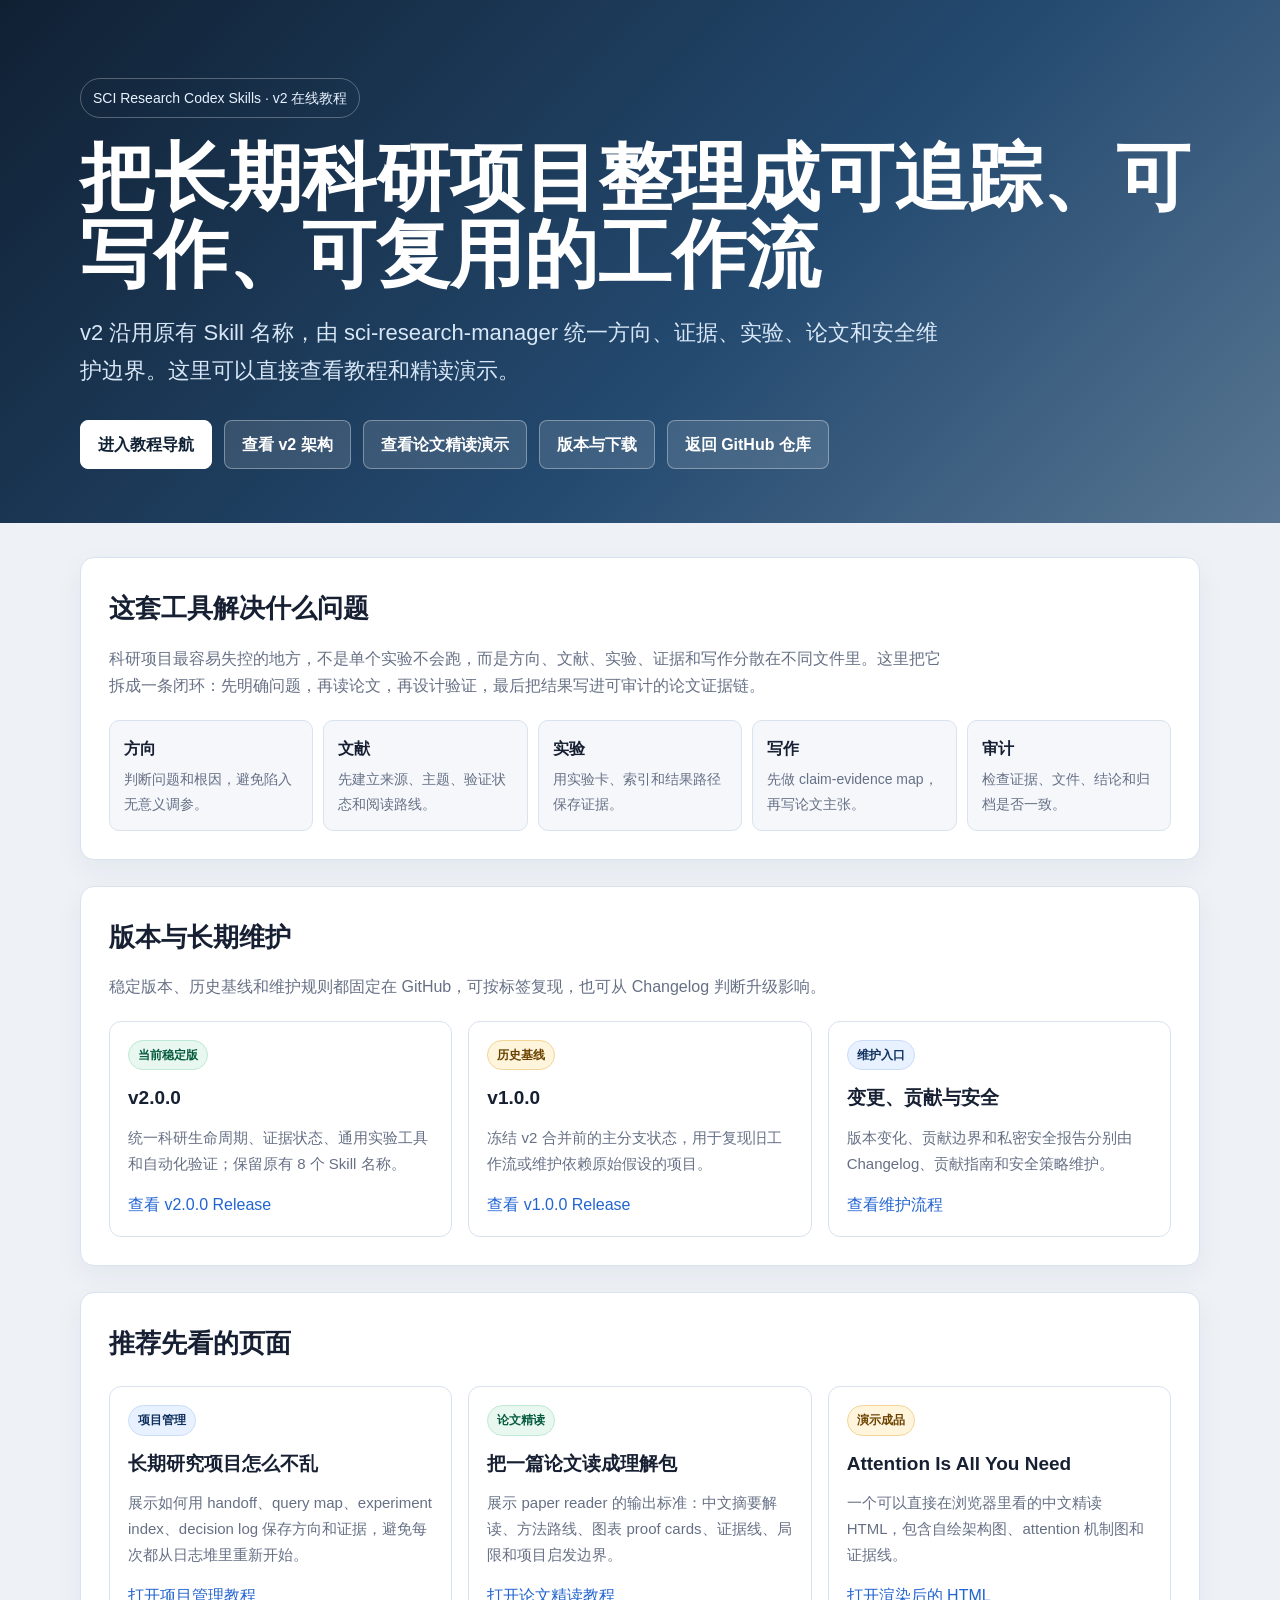
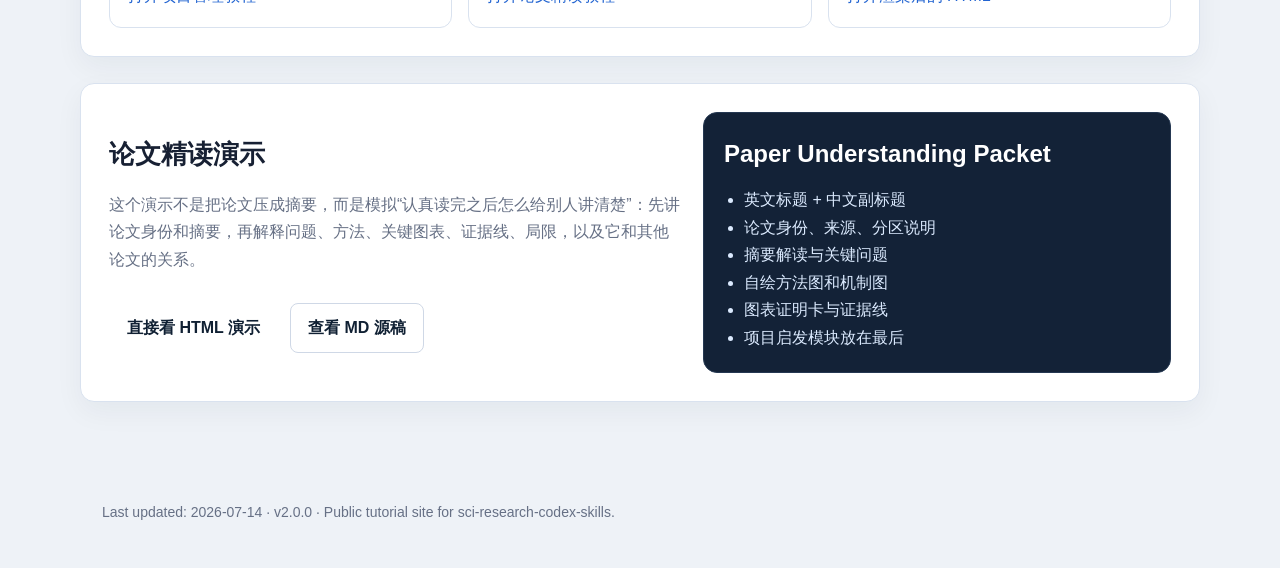
==== docs/index.html @ 5ba23325 "Land executable repository maintenance workflow" ====
<!doctype html>
<html lang="zh-CN">
<head>
  <meta charset="utf-8">
  <meta name="viewport" content="width=device-width, initial-scale=1">
  <meta name="description" content="面向长期、证据驱动科研项目的 Codex Skills：项目恢复、文献、实验、证据审计、论文写作与安全维护。">
  <meta name="theme-color" content="#102033">
  <title>SCI Research Codex Skills｜中文教程与演示</title>
  <style>
    :root {
      --ink: #172033;
      --muted: #667085;
      --line: #d9e2ef;
      --soft: #f5f7fb;
      --card: #ffffff;
      --blue: #2264d1;
      --green: #0f9f6e;
      --amber: #bc7a00;
    }
    * { box-sizing: border-box; }
    body {
      margin: 0;
      font-family: -apple-system, BlinkMacSystemFont, "Segoe UI", "Noto Sans SC", "Microsoft YaHei", Arial, sans-serif;
      color: var(--ink);
      background: #eef2f7;
      line-height: 1.72;
    }
    a { color: var(--blue); text-decoration: none; }
    a:hover { text-decoration: underline; }
    .hero {
      background: linear-gradient(135deg, #102033 0%, #244a70 58%, #587692 100%);
      color: #fff;
      padding: 78px 22px 54px;
    }
    .wrap { max-width: 1120px; margin: 0 auto; }
    .badge {
      display: inline-flex;
      align-items: center;
      gap: 8px;
      border: 1px solid rgba(255,255,255,.28);
      color: #e8f2ff;
      padding: 7px 12px;
      border-radius: 999px;
      font-size: 14px;
      margin-bottom: 22px;
    }
    h1 {
      margin: 0;
      font-size: clamp(40px, 6vw, 74px);
      line-height: 1.04;
      letter-spacing: 0;
    }
    .subtitle {
      margin: 20px 0 0;
      max-width: 870px;
      color: #d8e7f7;
      font-size: 22px;
    }
    .actions {
      display: flex;
      flex-wrap: wrap;
      gap: 12px;
      margin-top: 30px;
    }
    .button {
      display: inline-flex;
      align-items: center;
      justify-content: center;
      min-height: 44px;
      padding: 10px 17px;
      border-radius: 8px;
      font-weight: 700;
      border: 1px solid rgba(255,255,255,.34);
      color: #fff;
      background: rgba(255,255,255,.12);
    }
    .button.primary {
      background: #ffffff;
      color: #102033;
      border-color: #ffffff;
    }
    main { padding: 34px 22px 72px; }
    section {
      max-width: 1120px;
      margin: 0 auto 26px;
      background: var(--card);
      border: 1px solid var(--line);
      border-radius: 14px;
      padding: 28px;
      box-shadow: 0 10px 28px rgba(16, 32, 51, .05);
    }
    h2 {
      margin: 0 0 14px;
      font-size: 26px;
      letter-spacing: 0;
    }
    .lead {
      margin: 0;
      color: var(--muted);
      max-width: 840px;
    }
    .grid {
      display: grid;
      grid-template-columns: repeat(3, minmax(0, 1fr));
      gap: 16px;
      margin-top: 20px;
    }
    .card {
      border: 1px solid var(--line);
      border-radius: 12px;
      padding: 18px;
      background: #fff;
      min-height: 210px;
    }
    .card h3 {
      margin: 0 0 10px;
      font-size: 19px;
    }
    .card p {
      margin: 0 0 14px;
      color: var(--muted);
      font-size: 15px;
    }
    .tag {
      display: inline-flex;
      margin-bottom: 12px;
      border-radius: 999px;
      padding: 4px 9px;
      font-size: 12px;
      color: #10315e;
      background: #e8f1ff;
      border: 1px solid #cbdcf8;
      font-weight: 700;
    }
    .tag.green {
      color: #075c40;
      background: #e8f8f1;
      border-color: #bfe9d5;
    }
    .tag.amber {
      color: #6b4300;
      background: #fff4dc;
      border-color: #f3d596;
    }
    .flow {
      display: grid;
      grid-template-columns: repeat(5, minmax(0, 1fr));
      gap: 10px;
      margin-top: 20px;
    }
    .step {
      background: var(--soft);
      border: 1px solid var(--line);
      border-radius: 10px;
      padding: 14px;
      font-size: 14px;
      color: var(--muted);
    }
    .step strong {
      display: block;
      color: var(--ink);
      margin-bottom: 5px;
      font-size: 16px;
    }
    .demo-box {
      display: grid;
      grid-template-columns: minmax(0, 1.1fr) minmax(280px, .9fr);
      gap: 22px;
      align-items: center;
    }
    .preview {
      background: #132237;
      color: #dbeafe;
      border-radius: 14px;
      padding: 20px;
      border: 1px solid #253852;
    }
    .preview .title {
      color: #fff;
      font-size: 24px;
      font-weight: 800;
      margin-bottom: 12px;
    }
    .preview ul {
      margin: 0;
      padding-left: 20px;
    }
    footer {
      max-width: 1120px;
      margin: 0 auto;
      padding: 0 22px 44px;
      color: var(--muted);
      font-size: 14px;
    }
    @media (max-width: 860px) {
      .grid, .flow, .demo-box { grid-template-columns: 1fr; }
      .hero { padding-top: 54px; }
    }
  </style>
</head>
<body>
  <header class="hero">
    <div class="wrap">
      <div class="badge">SCI Research Codex Skills · v2 在线教程</div>
      <h1>把长期科研项目整理成可追踪、可写作、可复用的工作流</h1>
      <p class="subtitle">v2 沿用原有 Skill 名称，由 sci-research-manager 统一方向、证据、实验、论文和安全维护边界。这里可以直接查看教程和精读演示。</p>
      <div class="actions">
        <a class="button primary" href="tutorials/">进入教程导航</a>
        <a class="button" href="architecture-v2.md">查看 v2 架构</a>
        <a class="button" href="tutorials/examples/attention-is-all-you-need/">查看论文精读演示</a>
        <a class="button" href="https://github.com/godzhiwzz-create/sci-research-codex-skills/releases">版本与下载</a>
        <a class="button" href="https://github.com/godzhiwzz-create/sci-research-codex-skills">返回 GitHub 仓库</a>
      </div>
    </div>
  </header>

  <main>
    <section>
      <h2>这套工具解决什么问题</h2>
      <p class="lead">科研项目最容易失控的地方，不是单个实验不会跑，而是方向、文献、实验、证据和写作分散在不同文件里。这里把它拆成一条闭环：先明确问题，再读论文，再设计验证，最后把结果写进可审计的论文证据链。</p>
      <div class="flow">
        <div class="step"><strong>方向</strong>判断问题和根因，避免陷入无意义调参。</div>
        <div class="step"><strong>文献</strong>先建立来源、主题、验证状态和阅读路线。</div>
        <div class="step"><strong>实验</strong>用实验卡、索引和结果路径保存证据。</div>
        <div class="step"><strong>写作</strong>先做 claim-evidence map，再写论文主张。</div>
        <div class="step"><strong>审计</strong>检查证据、文件、结论和归档是否一致。</div>
      </div>
    </section>

    <section>
      <h2>版本与长期维护</h2>
      <p class="lead">稳定版本、历史基线和维护规则都固定在 GitHub，可按标签复现，也可从 Changelog 判断升级影响。</p>
      <div class="grid">
        <article class="card">
          <span class="tag green">当前稳定版</span>
          <h3>v2.0.0</h3>
          <p>统一科研生命周期、证据状态、通用实验工具和自动化验证；保留原有 8 个 Skill 名称。</p>
          <a href="https://github.com/godzhiwzz-create/sci-research-codex-skills/releases/tag/v2.0.0">查看 v2.0.0 Release</a>
        </article>
        <article class="card">
          <span class="tag amber">历史基线</span>
          <h3>v1.0.0</h3>
          <p>冻结 v2 合并前的主分支状态，用于复现旧工作流或维护依赖原始假设的项目。</p>
          <a href="https://github.com/godzhiwzz-create/sci-research-codex-skills/releases/tag/v1.0.0">查看 v1.0.0 Release</a>
        </article>
        <article class="card">
          <span class="tag">维护入口</span>
          <h3>变更、贡献与安全</h3>
          <p>版本变化、贡献边界和私密安全报告分别由 Changelog、贡献指南和安全策略维护。</p>
          <a href="https://github.com/godzhiwzz-create/sci-research-codex-skills/blob/main/MAINTENANCE.md">查看维护流程</a>
        </article>
      </div>
    </section>

    <section>
      <h2>推荐先看的页面</h2>
      <div class="grid">
        <article class="card">
          <span class="tag">项目管理</span>
          <h3>长期研究项目怎么不乱</h3>
          <p>展示如何用 handoff、query map、experiment index、decision log 保存方向和证据，避免每次都从日志堆里重新开始。</p>
          <a href="tutorials/project-management.md">打开项目管理教程</a>
        </article>
        <article class="card">
          <span class="tag green">论文精读</span>
          <h3>把一篇论文读成理解包</h3>
          <p>展示 paper reader 的输出标准：中文摘要解读、方法路线、图表 proof cards、证据线、局限和项目启发边界。</p>
          <a href="tutorials/paper-deepread.md">打开论文精读教程</a>
        </article>
        <article class="card">
          <span class="tag amber">演示成品</span>
          <h3>Attention Is All You Need</h3>
          <p>一个可以直接在浏览器里看的中文精读 HTML，包含自绘架构图、attention 机制图和证据线。</p>
          <a href="tutorials/examples/attention-is-all-you-need/">打开渲染后的 HTML</a>
        </article>
      </div>
    </section>

    <section>
      <div class="demo-box">
        <div>
          <h2>论文精读演示</h2>
          <p class="lead">这个演示不是把论文压成摘要，而是模拟“认真读完之后怎么给别人讲清楚”：先讲论文身份和摘要，再解释问题、方法、关键图表、证据线、局限，以及它和其他论文的关系。</p>
          <div class="actions">
            <a class="button primary" href="tutorials/examples/attention-is-all-you-need/">直接看 HTML 演示</a>
            <a class="button" style="color:#102033;border-color:#cfd8e6;background:#fff" href="tutorials/examples/attention-is-all-you-need/Attention_Is_All_You_Need_understanding_20260522.md">查看 MD 源稿</a>
          </div>
        </div>
        <div class="preview">
          <div class="title">Paper Understanding Packet</div>
          <ul>
            <li>英文标题 + 中文副标题</li>
            <li>论文身份、来源、分区说明</li>
            <li>摘要解读与关键问题</li>
            <li>自绘方法图和机制图</li>
            <li>图表证明卡与证据线</li>
            <li>项目启发模块放在最后</li>
          </ul>
        </div>
      </div>
    </section>
  </main>

  <footer>
    Last updated: 2026-07-14 · v2.0.0 · Public tutorial site for sci-research-codex-skills.
  </footer>
</body>
</html>
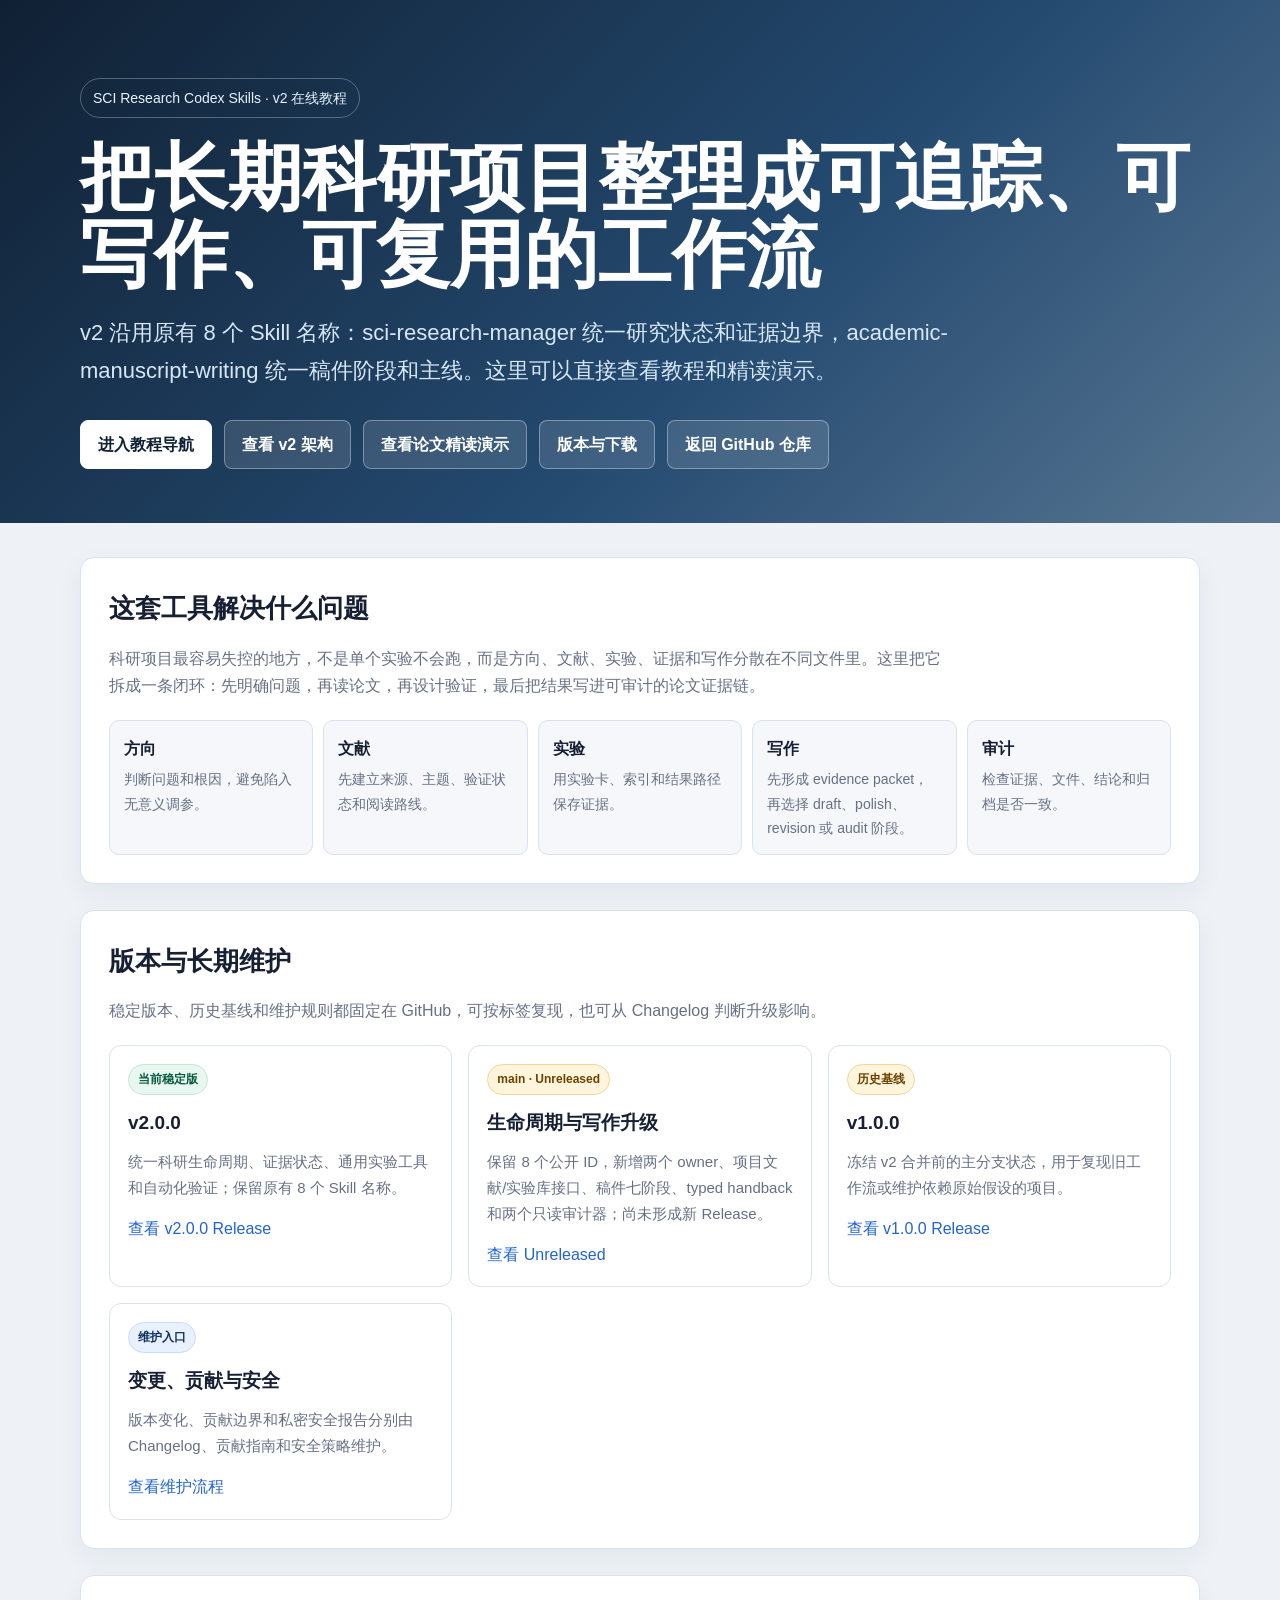
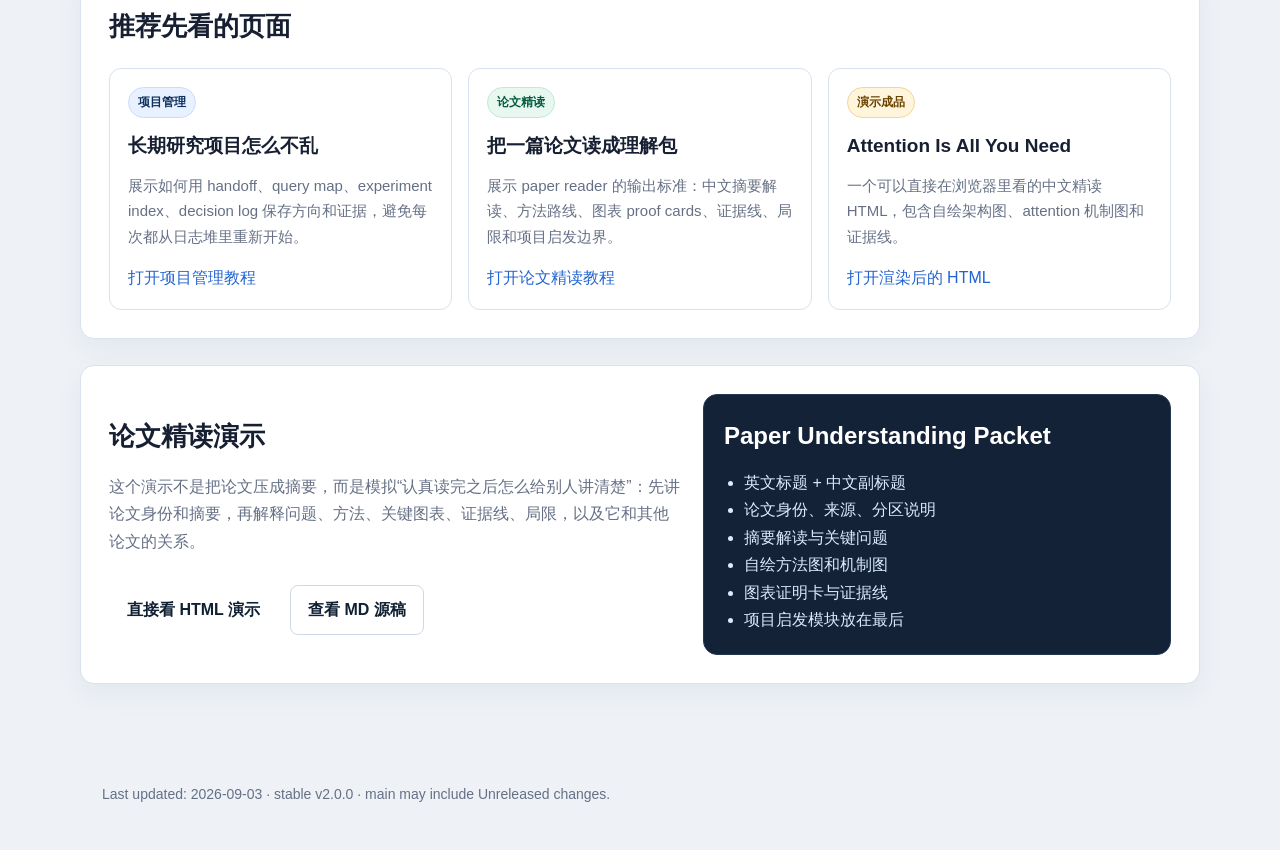
==== commit a88646ab: "Upgrade research and manuscript lifecycles" ====
--- a/docs/index.html
+++ b/docs/index.html
@@ -203,7 +203,7 @@
     <div class="wrap">
       <div class="badge">SCI Research Codex Skills · v2 在线教程</div>
       <h1>把长期科研项目整理成可追踪、可写作、可复用的工作流</h1>
-      <p class="subtitle">v2 沿用原有 Skill 名称，由 sci-research-manager 统一方向、证据、实验、论文和安全维护边界。这里可以直接查看教程和精读演示。</p>
+      <p class="subtitle">v2 沿用原有 8 个 Skill 名称：sci-research-manager 统一研究状态和证据边界，academic-manuscript-writing 统一稿件阶段和主线。这里可以直接查看教程和精读演示。</p>
       <div class="actions">
         <a class="button primary" href="tutorials/">进入教程导航</a>
         <a class="button" href="architecture-v2.md">查看 v2 架构</a>
@@ -222,7 +222,7 @@
         <div class="step"><strong>方向</strong>判断问题和根因，避免陷入无意义调参。</div>
         <div class="step"><strong>文献</strong>先建立来源、主题、验证状态和阅读路线。</div>
         <div class="step"><strong>实验</strong>用实验卡、索引和结果路径保存证据。</div>
-        <div class="step"><strong>写作</strong>先做 claim-evidence map，再写论文主张。</div>
+        <div class="step"><strong>写作</strong>先形成 evidence packet，再选择 draft、polish、revision 或 audit 阶段。</div>
         <div class="step"><strong>审计</strong>检查证据、文件、结论和归档是否一致。</div>
       </div>
     </section>
@@ -236,6 +236,12 @@
           <h3>v2.0.0</h3>
           <p>统一科研生命周期、证据状态、通用实验工具和自动化验证；保留原有 8 个 Skill 名称。</p>
           <a href="https://github.com/godzhiwzz-create/sci-research-codex-skills/releases/tag/v2.0.0">查看 v2.0.0 Release</a>
+        </article>
+        <article class="card">
+          <span class="tag amber">main · Unreleased</span>
+          <h3>生命周期与写作升级</h3>
+          <p>保留 8 个公开 ID，新增两个 owner、项目文献/实验库接口、稿件七阶段、typed handback 和两个只读审计器；尚未形成新 Release。</p>
+          <a href="https://github.com/godzhiwzz-create/sci-research-codex-skills/blob/main/CHANGELOG.md">查看 Unreleased</a>
         </article>
         <article class="card">
           <span class="tag amber">历史基线</span>
@@ -302,7 +308,7 @@
   </main>
 
   <footer>
-    Last updated: 2026-07-14 · v2.0.0 · Public tutorial site for sci-research-codex-skills.
+    Last updated: 2026-09-03 · stable v2.0.0 · main may include Unreleased changes.
   </footer>
 </body>
 </html>
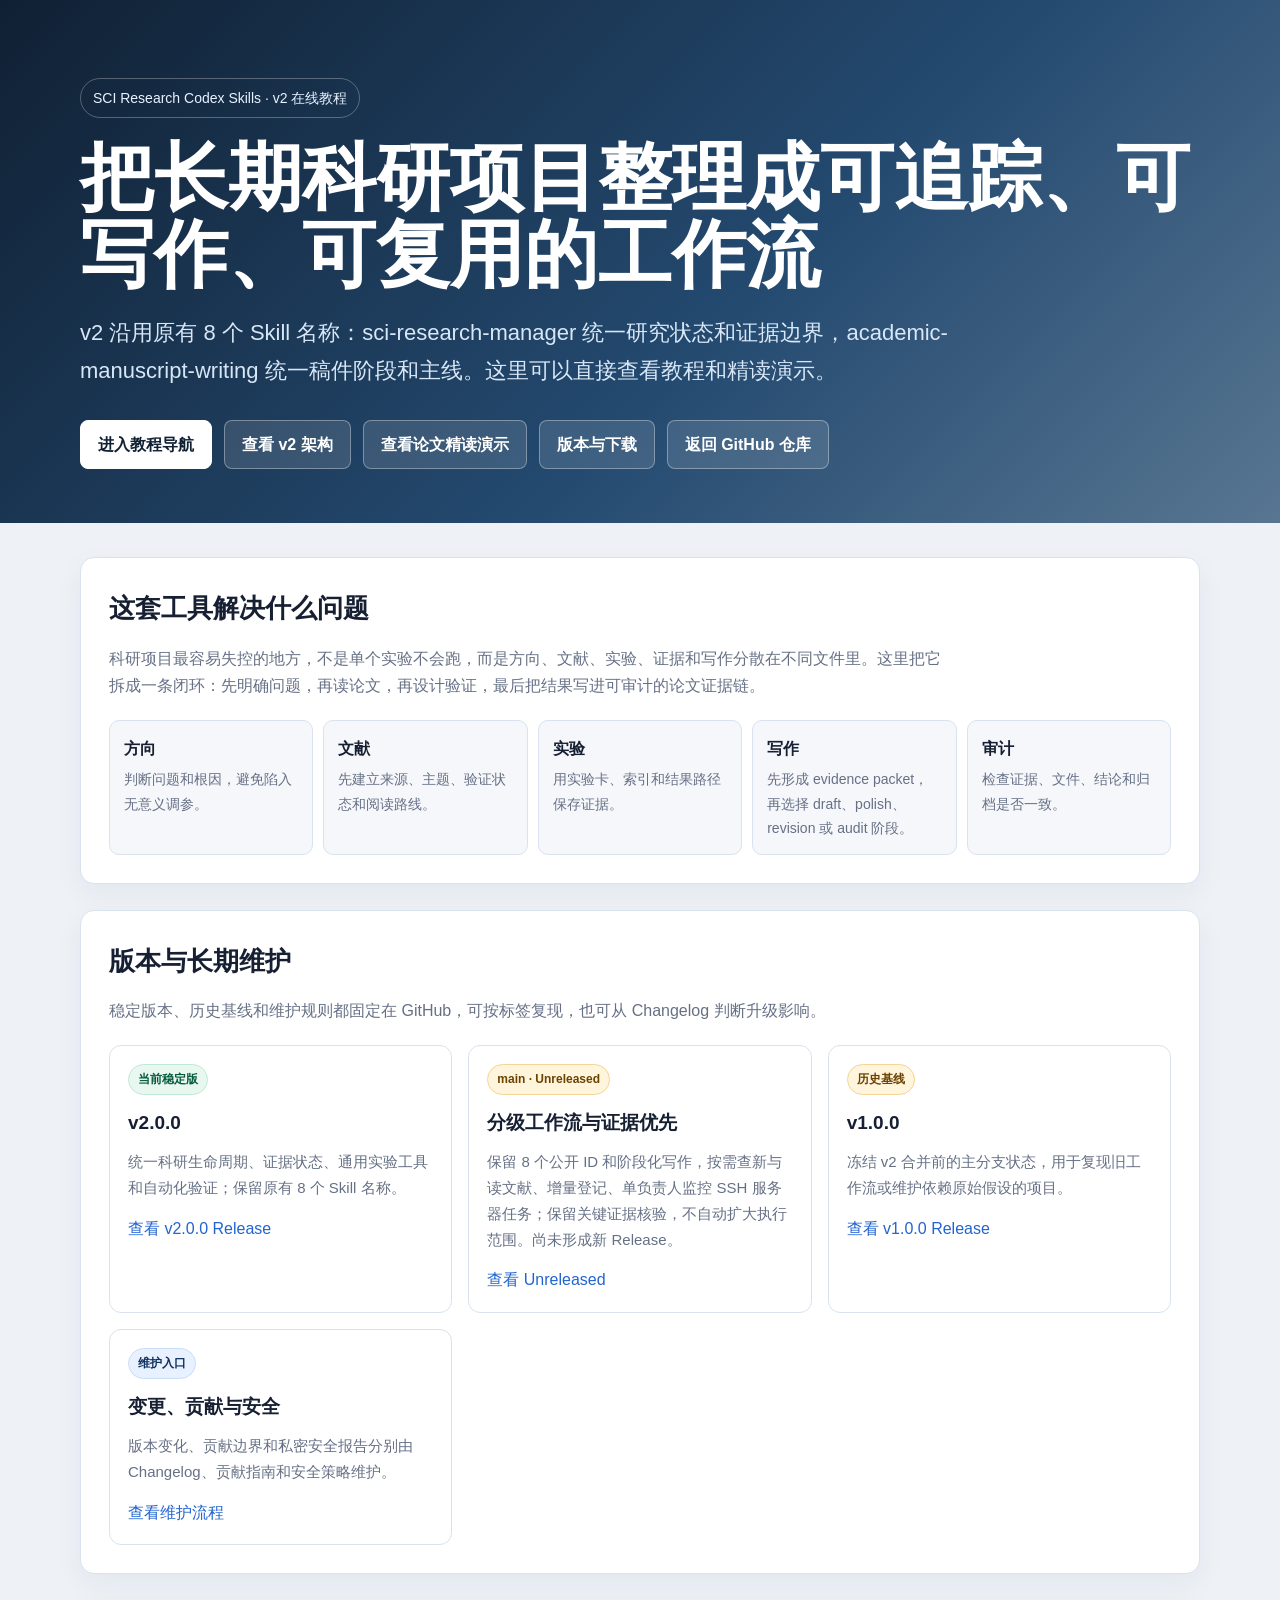
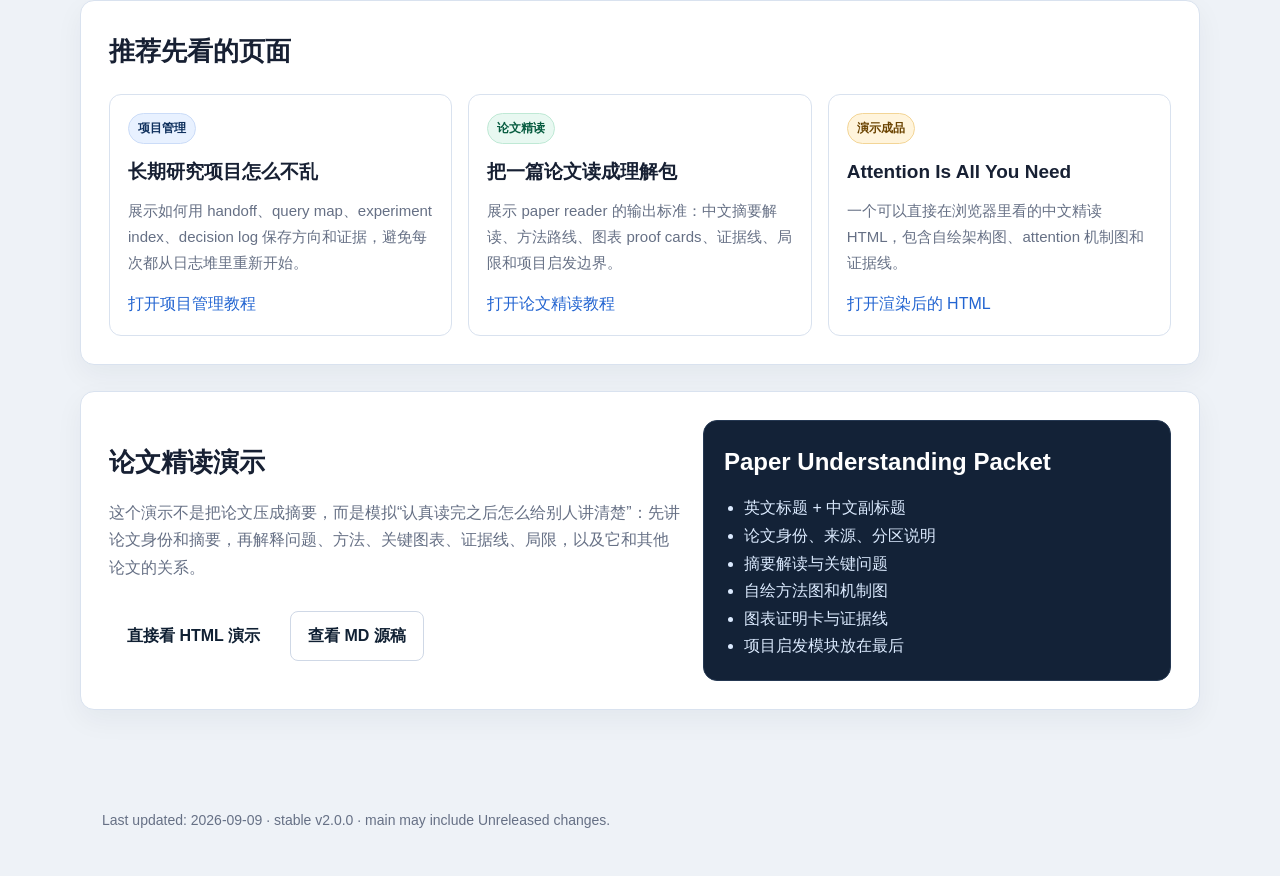
==== commit 562385ac: "Refine portable research workflows and SSH task safety" ====
--- a/docs/index.html
+++ b/docs/index.html
@@ -239,8 +239,8 @@
         </article>
         <article class="card">
           <span class="tag amber">main · Unreleased</span>
-          <h3>生命周期与写作升级</h3>
-          <p>保留 8 个公开 ID，新增两个 owner、项目文献/实验库接口、稿件七阶段、typed handback 和两个只读审计器；尚未形成新 Release。</p>
+          <h3>分级工作流与证据优先</h3>
+          <p>保留 8 个公开 ID 和阶段化写作，按需查新与读文献、增量登记、单负责人监控 SSH 服务器任务；保留关键证据核验，不自动扩大执行范围。尚未形成新 Release。</p>
           <a href="https://github.com/godzhiwzz-create/sci-research-codex-skills/blob/main/CHANGELOG.md">查看 Unreleased</a>
         </article>
         <article class="card">
@@ -308,7 +308,7 @@
   </main>
 
   <footer>
-    Last updated: 2026-09-03 · stable v2.0.0 · main may include Unreleased changes.
+    Last updated: 2026-09-09 · stable v2.0.0 · main may include Unreleased changes.
   </footer>
 </body>
 </html>
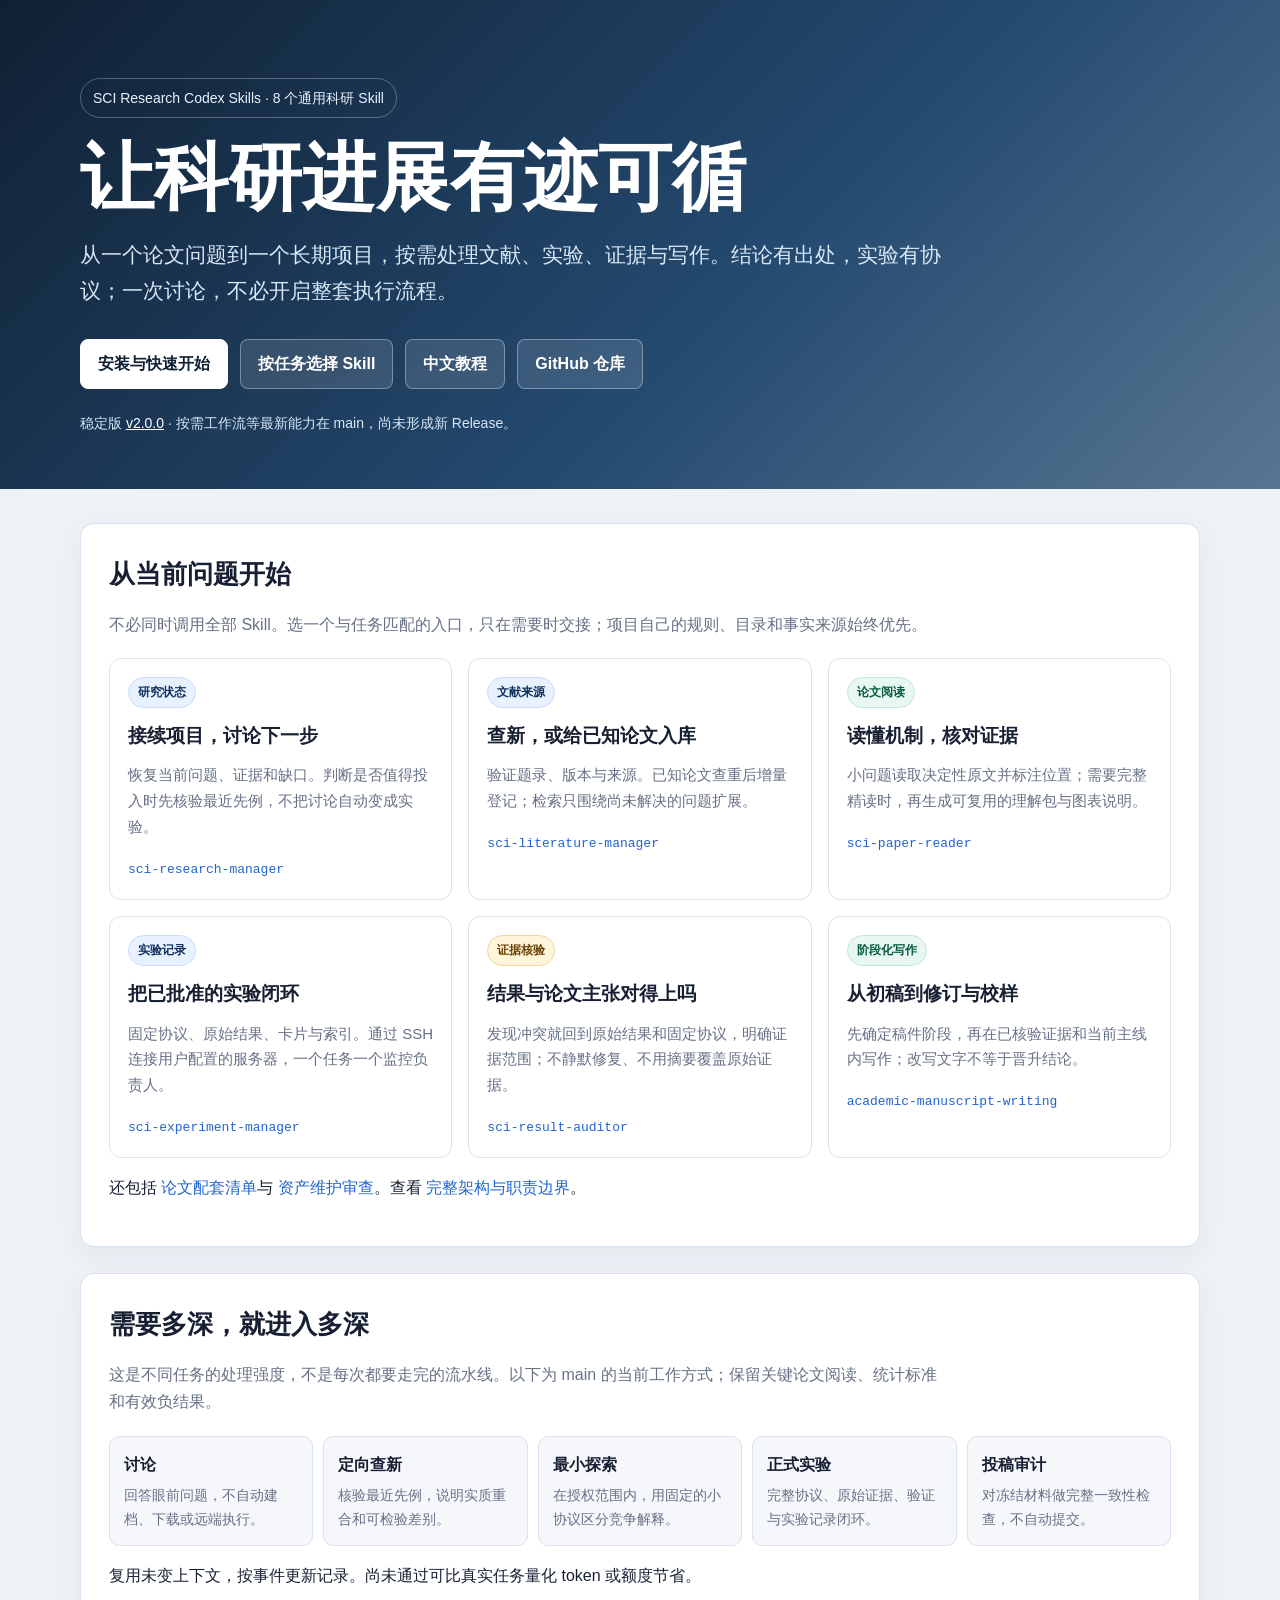
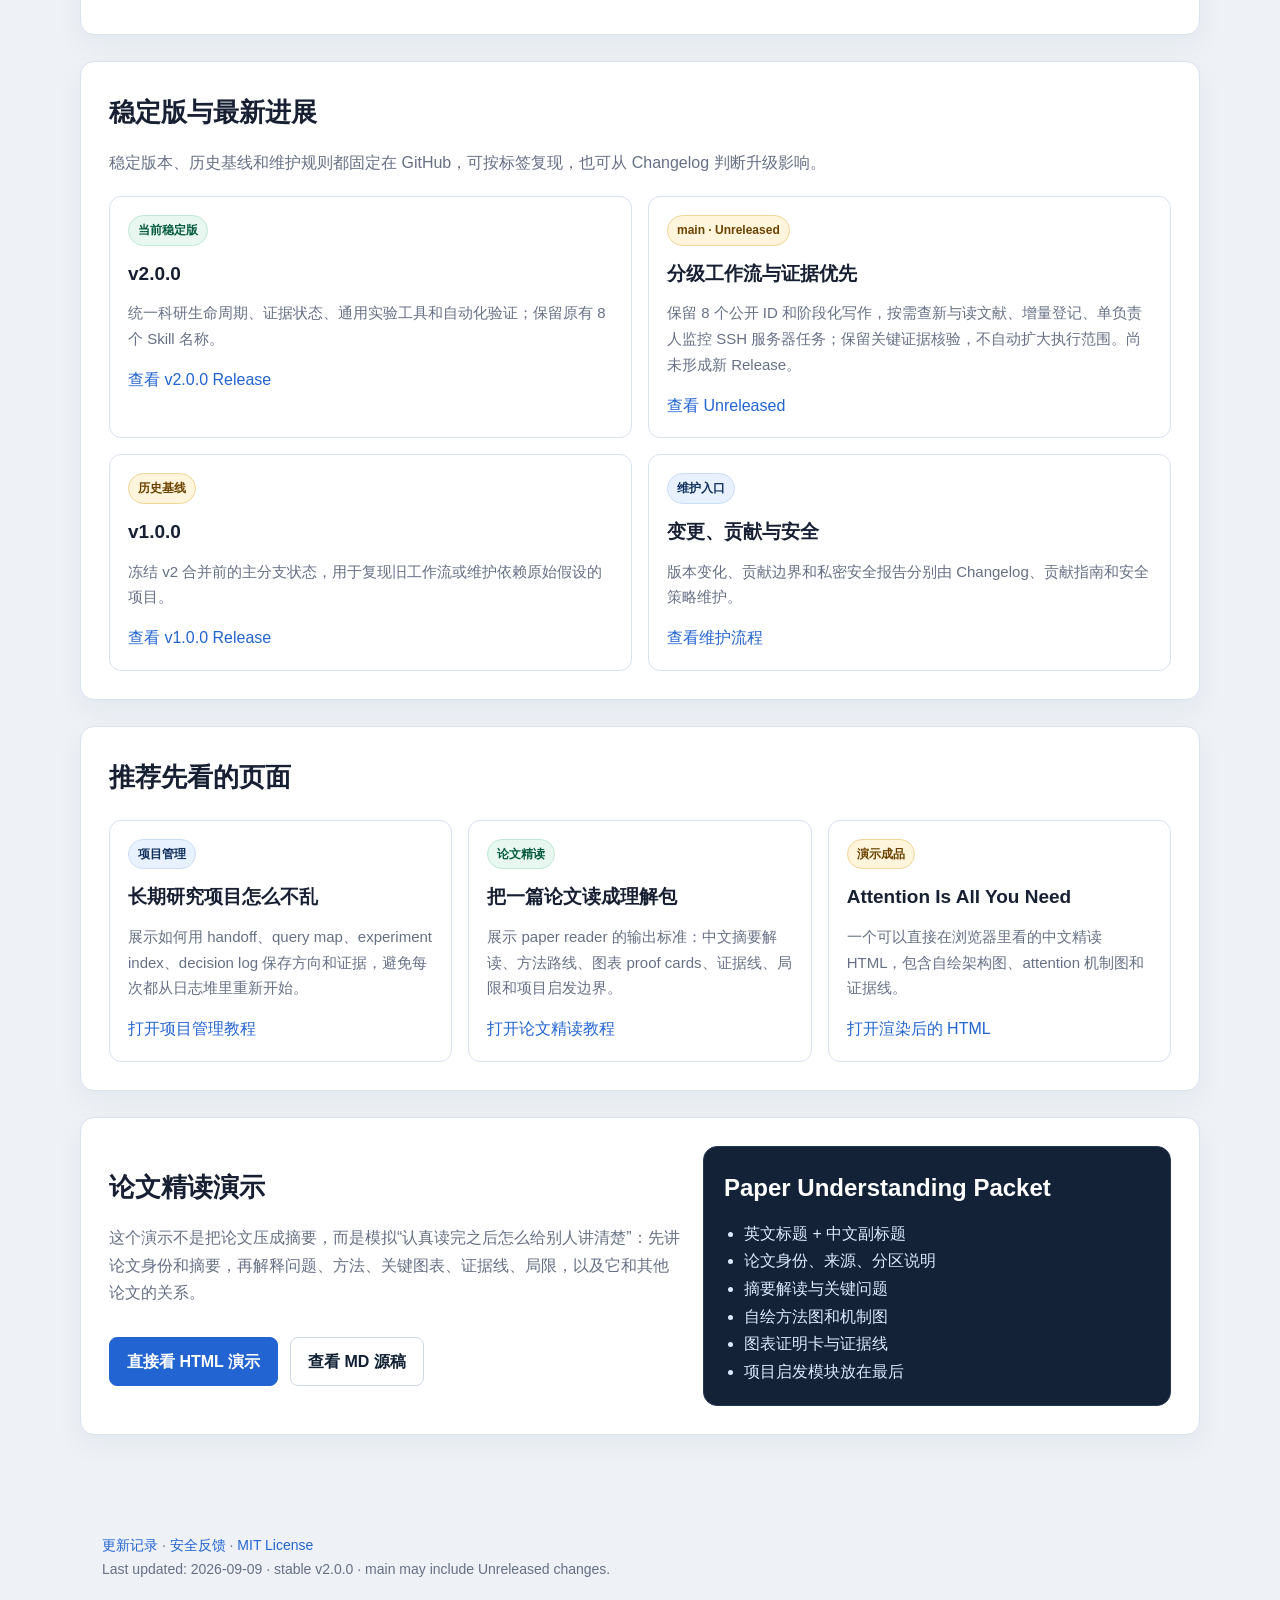
==== commit a4697aad: "Refresh repository homepage and task-based navigation" ====
--- a/docs/index.html
+++ b/docs/index.html
@@ -3,9 +3,14 @@
 <head>
   <meta charset="utf-8">
   <meta name="viewport" content="width=device-width, initial-scale=1">
-  <meta name="description" content="面向长期、证据驱动科研项目的 Codex Skills：项目恢复、文献、实验、证据审计、论文写作与安全维护。">
+  <meta name="description" content="8 个通用科研 Codex Skills：按任务选择文献查新、论文阅读、实验记录、证据审计与阶段化写作。提供安装入口、中文教程和公开演示。">
+  <link rel="canonical" href="https://godzhiwzz-create.github.io/sci-research-codex-skills/">
+  <meta property="og:type" content="website">
+  <meta property="og:title" content="SCI Research Codex Skills｜通用科研工作流">
+  <meta property="og:description" content="从一个论文问题到长期科研项目：按需加载、证据可追溯、流程有边界。">
+  <meta property="og:url" content="https://godzhiwzz-create.github.io/sci-research-codex-skills/">
   <meta name="theme-color" content="#102033">
-  <title>SCI Research Codex Skills｜中文教程与演示</title>
+  <title>SCI Research Codex Skills｜通用科研工作流</title>
   <style>
     :root {
       --ink: #172033;
@@ -27,6 +32,11 @@
     }
     a { color: var(--blue); text-decoration: none; }
     a:hover { text-decoration: underline; }
+    a:focus-visible { outline: 3px solid #bc7a00; outline-offset: 4px; }
+    .skip-link { position: absolute; left: 16px; top: -100px; padding: 10px 16px; background: #fff; z-index: 2; }
+    .skip-link:focus { top: 16px; }
+    section { scroll-margin-top: 20px; }
+    code { overflow-wrap: anywhere; }
     .hero {
       background: linear-gradient(135deg, #102033 0%, #244a70 58%, #587692 100%);
       color: #fff;
@@ -54,8 +64,10 @@
       margin: 20px 0 0;
       max-width: 870px;
       color: #d8e7f7;
-      font-size: 22px;
-    }
+      font-size: 21px;
+    }
+    .version-note { color: #d8e7f7; font-size: 14px; margin: 22px 0 0; }
+    .version-note a { color: #fff; text-decoration: underline; }
     .actions {
       display: flex;
       flex-wrap: wrap;
@@ -105,6 +117,7 @@
       gap: 16px;
       margin-top: 20px;
     }
+    .versions { grid-template-columns: repeat(2, minmax(0, 1fr)); }
     .card {
       border: 1px solid var(--line);
       border-radius: 12px;
@@ -168,6 +181,7 @@
       gap: 22px;
       align-items: center;
     }
+    .demo-box .button.primary { color: #fff; background: var(--blue); border-color: var(--blue); }
     .preview {
       background: #132237;
       color: #dbeafe;
@@ -199,38 +213,78 @@
   </style>
 </head>
 <body>
+  <a class="skip-link" href="#main">跳转到主要内容</a>
   <header class="hero">
     <div class="wrap">
-      <div class="badge">SCI Research Codex Skills · v2 在线教程</div>
-      <h1>把长期科研项目整理成可追踪、可写作、可复用的工作流</h1>
-      <p class="subtitle">v2 沿用原有 8 个 Skill 名称：sci-research-manager 统一研究状态和证据边界，academic-manuscript-writing 统一稿件阶段和主线。这里可以直接查看教程和精读演示。</p>
+      <div class="badge">SCI Research Codex Skills · 8 个通用科研 Skill</div>
+      <h1>让科研进展有迹可循</h1>
+      <p class="subtitle">从一个论文问题到一个长期项目，按需处理文献、实验、证据与写作。结论有出处，实验有协议；一次讨论，不必开启整套执行流程。</p>
       <div class="actions">
-        <a class="button primary" href="tutorials/">进入教程导航</a>
-        <a class="button" href="architecture-v2.md">查看 v2 架构</a>
-        <a class="button" href="tutorials/examples/attention-is-all-you-need/">查看论文精读演示</a>
-        <a class="button" href="https://github.com/godzhiwzz-create/sci-research-codex-skills/releases">版本与下载</a>
-        <a class="button" href="https://github.com/godzhiwzz-create/sci-research-codex-skills">返回 GitHub 仓库</a>
-      </div>
+        <a class="button primary" href="https://github.com/godzhiwzz-create/sci-research-codex-skills#安装">安装与快速开始</a>
+        <a class="button" href="#choose">按任务选择 Skill</a>
+        <a class="button" href="tutorials/">中文教程</a>
+        <a class="button" href="https://github.com/godzhiwzz-create/sci-research-codex-skills">GitHub 仓库</a>
+      </div>
+      <p class="version-note">稳定版 <a href="https://github.com/godzhiwzz-create/sci-research-codex-skills/releases/tag/v2.0.0">v2.0.0</a> · 按需工作流等最新能力在 main，尚未形成新 Release。</p>
     </div>
   </header>
 
-  <main>
+  <main id="main">
+    <section id="choose" aria-labelledby="choose-title">
+      <h2 id="choose-title">从当前问题开始</h2>
+      <p class="lead">不必同时调用全部 Skill。选一个与任务匹配的入口，只在需要时交接；项目自己的规则、目录和事实来源始终优先。</p>
+      <div class="grid">
+        <article class="card">
+          <span class="tag">研究状态</span><h3>接续项目，讨论下一步</h3>
+          <p>恢复当前问题、证据和缺口。判断是否值得投入时先核验最近先例，不把讨论自动变成实验。</p>
+          <a href="https://github.com/godzhiwzz-create/sci-research-codex-skills/tree/main/skills/sci-research-manager"><code>sci-research-manager</code></a>
+        </article>
+        <article class="card">
+          <span class="tag">文献来源</span><h3>查新，或给已知论文入库</h3>
+          <p>验证题录、版本与来源。已知论文查重后增量登记；检索只围绕尚未解决的问题扩展。</p>
+          <a href="https://github.com/godzhiwzz-create/sci-research-codex-skills/tree/main/skills/sci-literature-manager"><code>sci-literature-manager</code></a>
+        </article>
+        <article class="card">
+          <span class="tag green">论文阅读</span><h3>读懂机制，核对证据</h3>
+          <p>小问题读取决定性原文并标注位置；需要完整精读时，再生成可复用的理解包与图表说明。</p>
+          <a href="https://github.com/godzhiwzz-create/sci-research-codex-skills/tree/main/skills/sci-paper-reader"><code>sci-paper-reader</code></a>
+        </article>
+        <article class="card">
+          <span class="tag">实验记录</span><h3>把已批准的实验闭环</h3>
+          <p>固定协议、原始结果、卡片与索引。通过 SSH 连接用户配置的服务器，一个任务一个监控负责人。</p>
+          <a href="https://github.com/godzhiwzz-create/sci-research-codex-skills/tree/main/skills/sci-experiment-manager"><code>sci-experiment-manager</code></a>
+        </article>
+        <article class="card">
+          <span class="tag amber">证据核验</span><h3>结果与论文主张对得上吗</h3>
+          <p>发现冲突就回到原始结果和固定协议，明确证据范围；不静默修复、不用摘要覆盖原始证据。</p>
+          <a href="https://github.com/godzhiwzz-create/sci-research-codex-skills/tree/main/skills/sci-result-auditor"><code>sci-result-auditor</code></a>
+        </article>
+        <article class="card">
+          <span class="tag green">阶段化写作</span><h3>从初稿到修订与校样</h3>
+          <p>先确定稿件阶段，再在已核验证据和当前主线内写作；改写文字不等于晋升结论。</p>
+          <a href="https://github.com/godzhiwzz-create/sci-research-codex-skills/tree/main/skills/academic-manuscript-writing"><code>academic-manuscript-writing</code></a>
+        </article>
+      </div>
+      <p>还包括 <a href="https://github.com/godzhiwzz-create/sci-research-codex-skills/tree/main/skills/sci-paper-manager">论文配套清单</a>与 <a href="https://github.com/godzhiwzz-create/sci-research-codex-skills/tree/main/skills/sci-asset-manager">资产维护审查</a>。查看 <a href="https://github.com/godzhiwzz-create/sci-research-codex-skills/blob/main/docs/architecture-v2.md">完整架构与职责边界</a>。</p>
+    </section>
+
+    <section id="workflow">
+      <h2>需要多深，就进入多深</h2>
+      <p class="lead">这是不同任务的处理强度，不是每次都要走完的流水线。以下为 main 的当前工作方式；保留关键论文阅读、统计标准和有效负结果。</p>
+      <div class="flow">
+        <div class="step"><strong>讨论</strong>回答眼前问题，不自动建档、下载或远端执行。</div>
+        <div class="step"><strong>定向查新</strong>核验最近先例，说明实质重合和可检验差别。</div>
+        <div class="step"><strong>最小探索</strong>在授权范围内，用固定的小协议区分竞争解释。</div>
+        <div class="step"><strong>正式实验</strong>完整协议、原始证据、验证与实验记录闭环。</div>
+        <div class="step"><strong>投稿审计</strong>对冻结材料做完整一致性检查，不自动提交。</div>
+      </div>
+      <p>复用未变上下文，按事件更新记录。尚未通过可比真实任务量化 token 或额度节省。</p>
+    </section>
+
     <section>
-      <h2>这套工具解决什么问题</h2>
-      <p class="lead">科研项目最容易失控的地方，不是单个实验不会跑，而是方向、文献、实验、证据和写作分散在不同文件里。这里把它拆成一条闭环：先明确问题，再读论文，再设计验证，最后把结果写进可审计的论文证据链。</p>
-      <div class="flow">
-        <div class="step"><strong>方向</strong>判断问题和根因，避免陷入无意义调参。</div>
-        <div class="step"><strong>文献</strong>先建立来源、主题、验证状态和阅读路线。</div>
-        <div class="step"><strong>实验</strong>用实验卡、索引和结果路径保存证据。</div>
-        <div class="step"><strong>写作</strong>先形成 evidence packet，再选择 draft、polish、revision 或 audit 阶段。</div>
-        <div class="step"><strong>审计</strong>检查证据、文件、结论和归档是否一致。</div>
-      </div>
-    </section>
-
-    <section>
-      <h2>版本与长期维护</h2>
+      <h2>稳定版与最新进展</h2>
       <p class="lead">稳定版本、历史基线和维护规则都固定在 GitHub，可按标签复现，也可从 Changelog 判断升级影响。</p>
-      <div class="grid">
+      <div class="grid versions">
         <article class="card">
           <span class="tag green">当前稳定版</span>
           <h3>v2.0.0</h3>
@@ -265,13 +319,13 @@
           <span class="tag">项目管理</span>
           <h3>长期研究项目怎么不乱</h3>
           <p>展示如何用 handoff、query map、experiment index、decision log 保存方向和证据，避免每次都从日志堆里重新开始。</p>
-          <a href="tutorials/project-management.md">打开项目管理教程</a>
+          <a href="https://github.com/godzhiwzz-create/sci-research-codex-skills/blob/main/docs/tutorials/project-management.md">打开项目管理教程</a>
         </article>
         <article class="card">
           <span class="tag green">论文精读</span>
           <h3>把一篇论文读成理解包</h3>
           <p>展示 paper reader 的输出标准：中文摘要解读、方法路线、图表 proof cards、证据线、局限和项目启发边界。</p>
-          <a href="tutorials/paper-deepread.md">打开论文精读教程</a>
+          <a href="https://github.com/godzhiwzz-create/sci-research-codex-skills/blob/main/docs/tutorials/paper-deepread.md">打开论文精读教程</a>
         </article>
         <article class="card">
           <span class="tag amber">演示成品</span>
@@ -289,7 +343,7 @@
           <p class="lead">这个演示不是把论文压成摘要，而是模拟“认真读完之后怎么给别人讲清楚”：先讲论文身份和摘要，再解释问题、方法、关键图表、证据线、局限，以及它和其他论文的关系。</p>
           <div class="actions">
             <a class="button primary" href="tutorials/examples/attention-is-all-you-need/">直接看 HTML 演示</a>
-            <a class="button" style="color:#102033;border-color:#cfd8e6;background:#fff" href="tutorials/examples/attention-is-all-you-need/Attention_Is_All_You_Need_understanding_20260522.md">查看 MD 源稿</a>
+            <a class="button" style="color:#102033;border-color:#cfd8e6;background:#fff" href="https://github.com/godzhiwzz-create/sci-research-codex-skills/blob/main/docs/tutorials/examples/attention-is-all-you-need/Attention_Is_All_You_Need_understanding_20260522.md">查看 MD 源稿</a>
           </div>
         </div>
         <div class="preview">
@@ -308,6 +362,9 @@
   </main>
 
   <footer>
+    <a href="https://github.com/godzhiwzz-create/sci-research-codex-skills/blob/main/CHANGELOG.md">更新记录</a> ·
+    <a href="https://github.com/godzhiwzz-create/sci-research-codex-skills/blob/main/SECURITY.md">安全反馈</a> ·
+    <a href="https://github.com/godzhiwzz-create/sci-research-codex-skills/blob/main/LICENSE">MIT License</a><br>
     Last updated: 2026-09-09 · stable v2.0.0 · main may include Unreleased changes.
   </footer>
 </body>
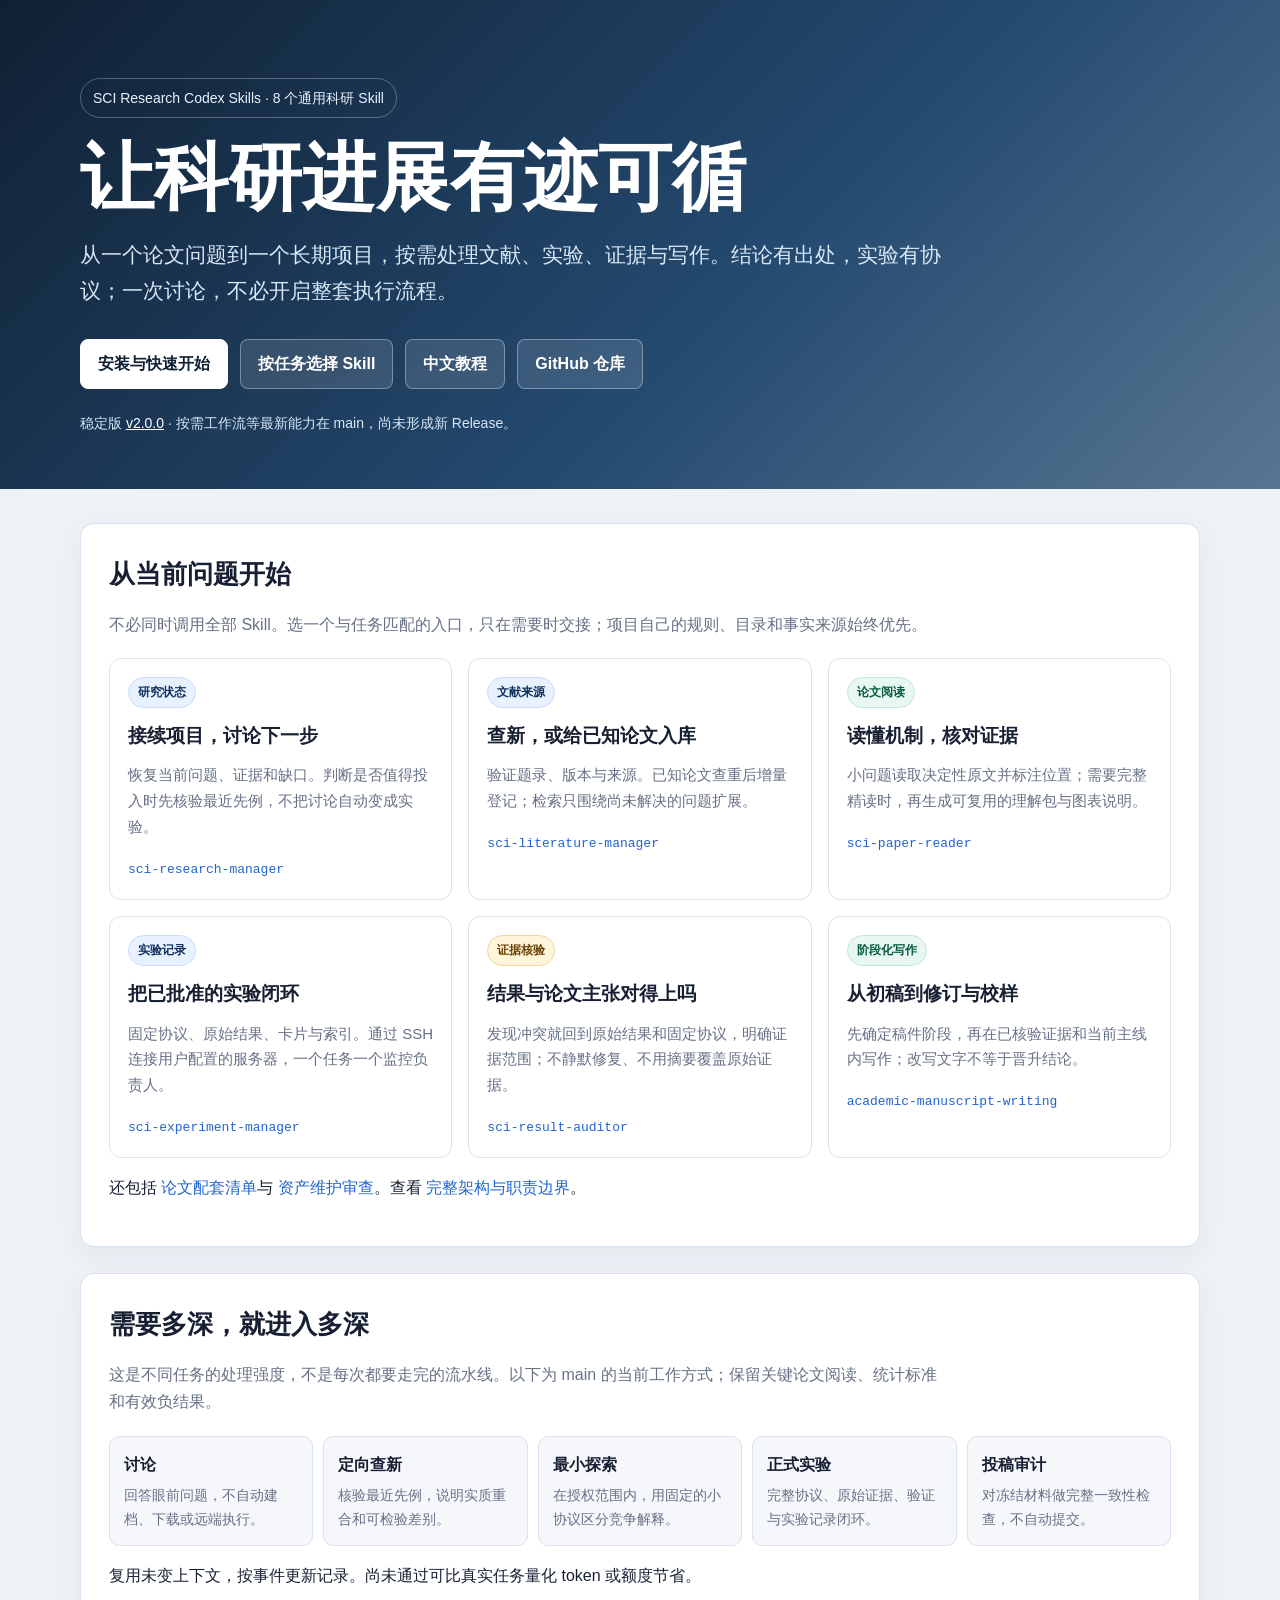
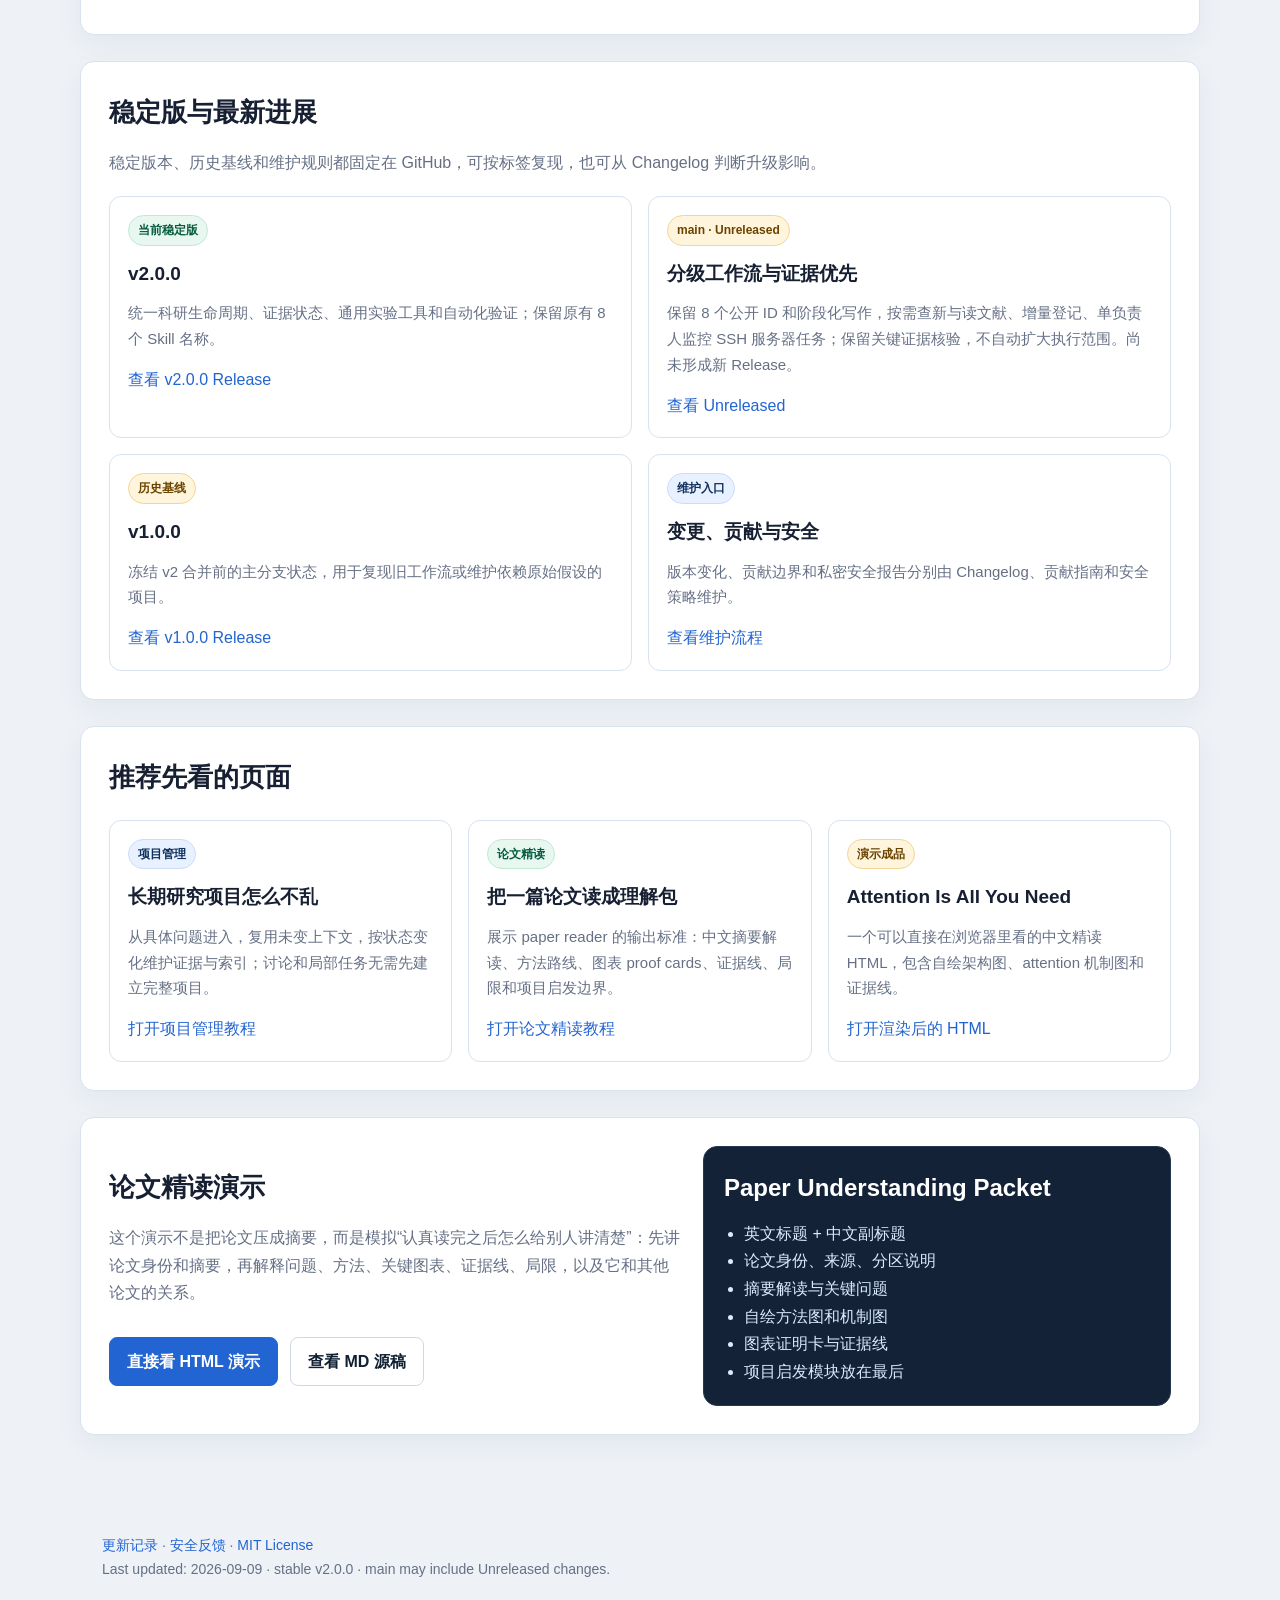
==== commit 5386fd60: "fix: streamline workflow handoffs and safe skill installation" ====
--- a/docs/index.html
+++ b/docs/index.html
@@ -318,7 +318,7 @@
         <article class="card">
           <span class="tag">项目管理</span>
           <h3>长期研究项目怎么不乱</h3>
-          <p>展示如何用 handoff、query map、experiment index、decision log 保存方向和证据，避免每次都从日志堆里重新开始。</p>
+          <p>从具体问题进入，复用未变上下文，按状态变化维护证据与索引；讨论和局部任务无需先建立完整项目。</p>
           <a href="https://github.com/godzhiwzz-create/sci-research-codex-skills/blob/main/docs/tutorials/project-management.md">打开项目管理教程</a>
         </article>
         <article class="card">
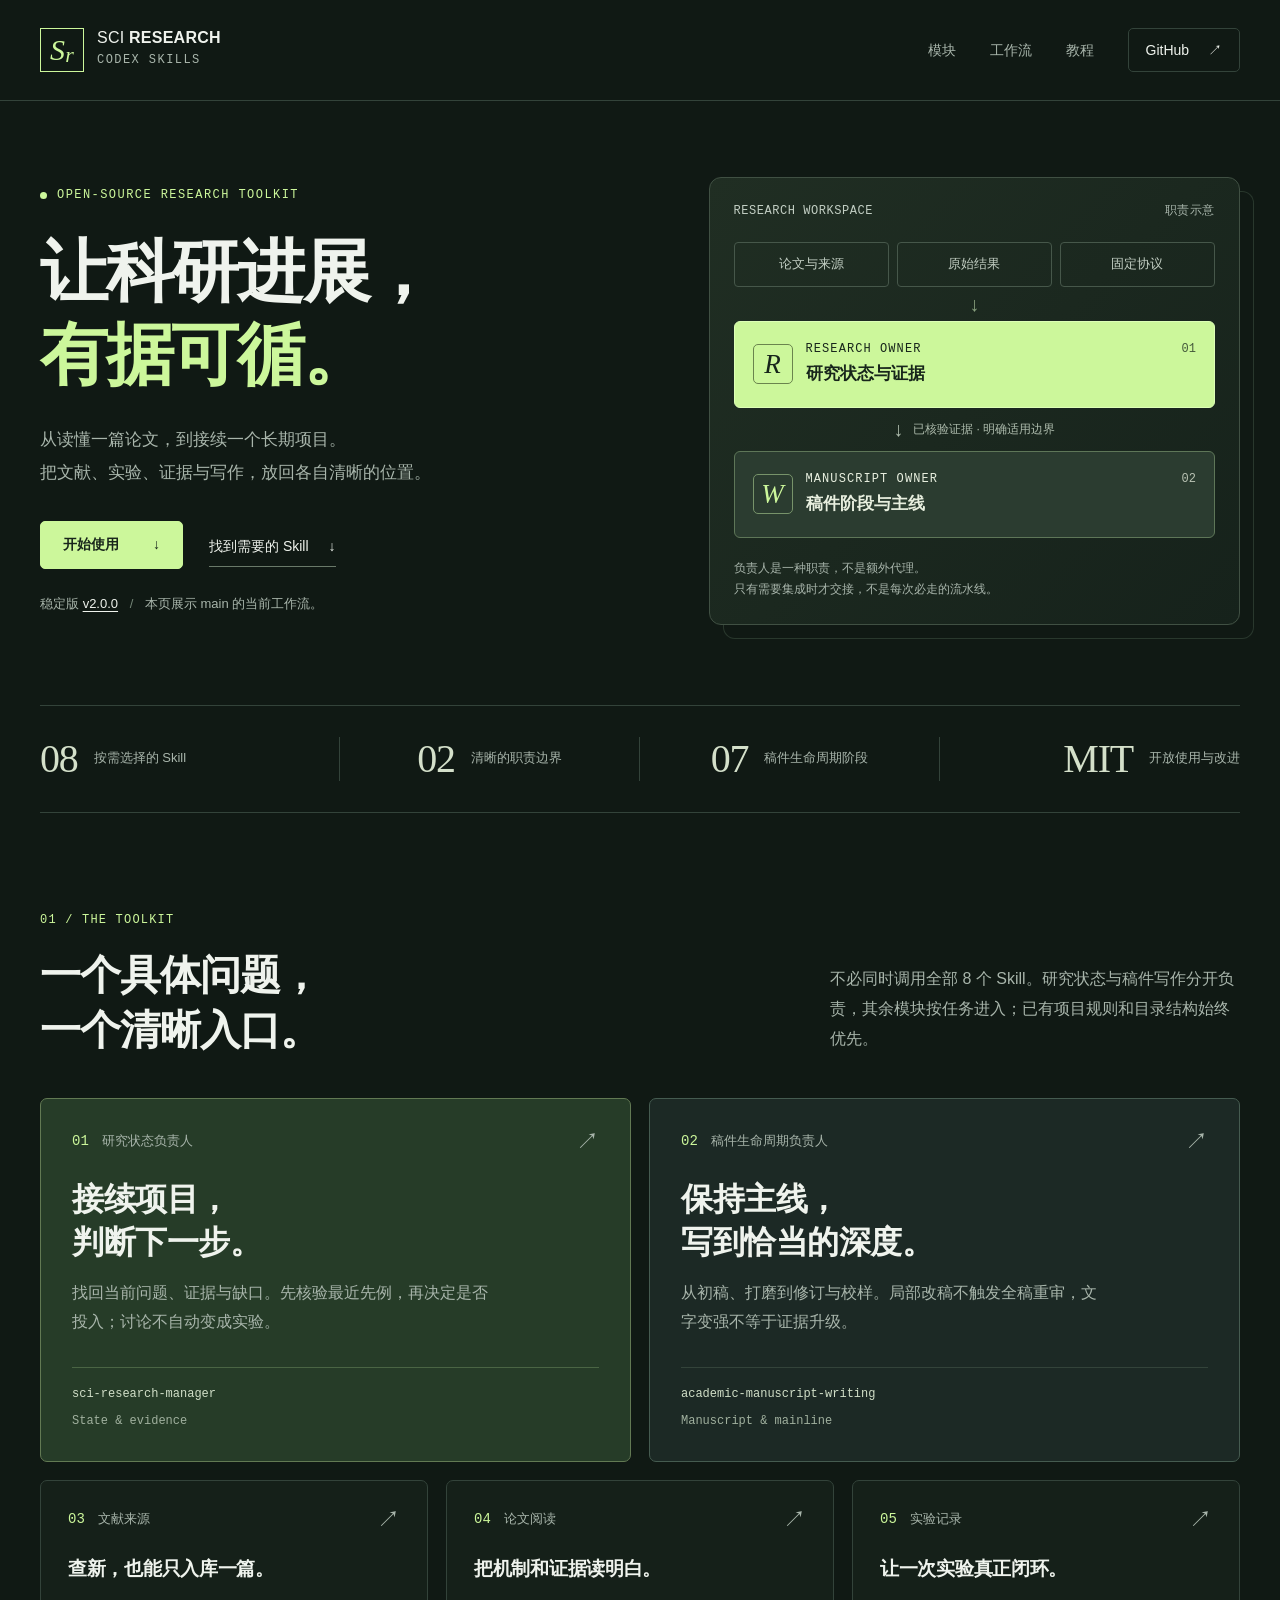
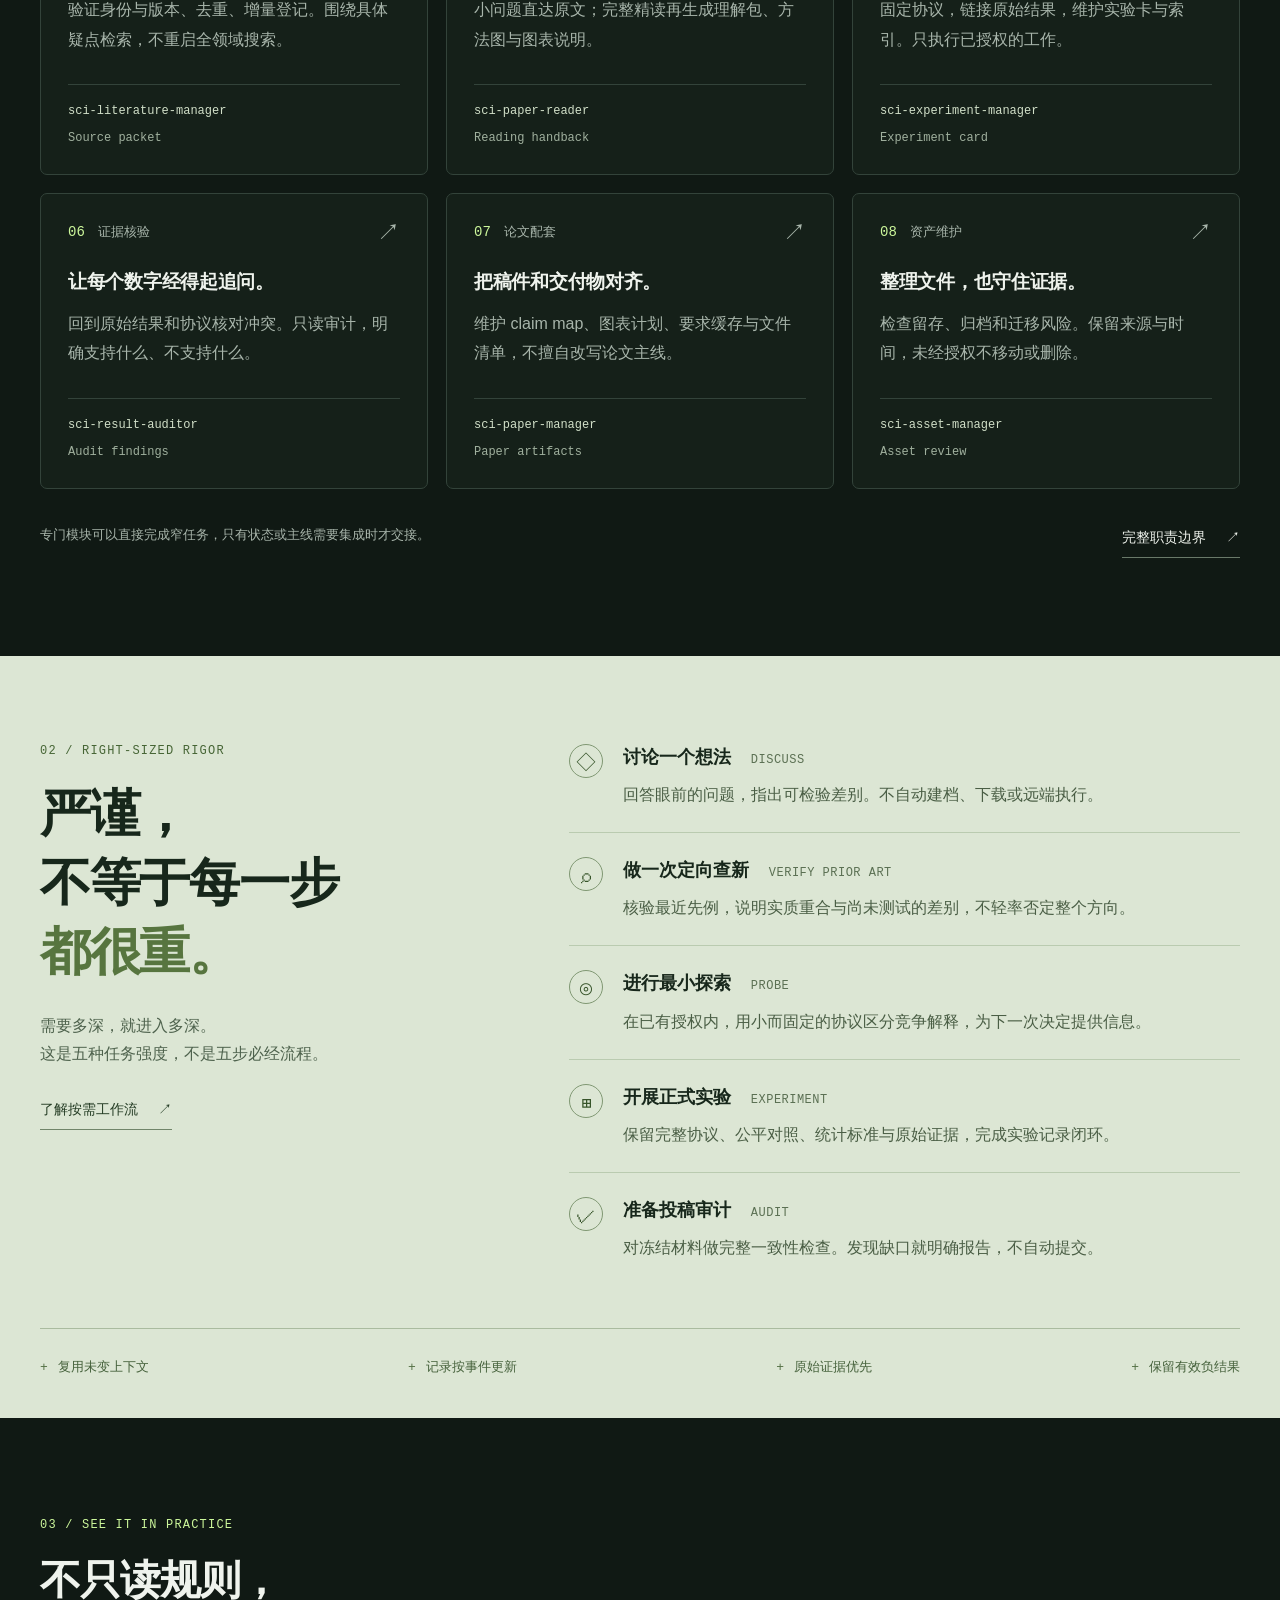
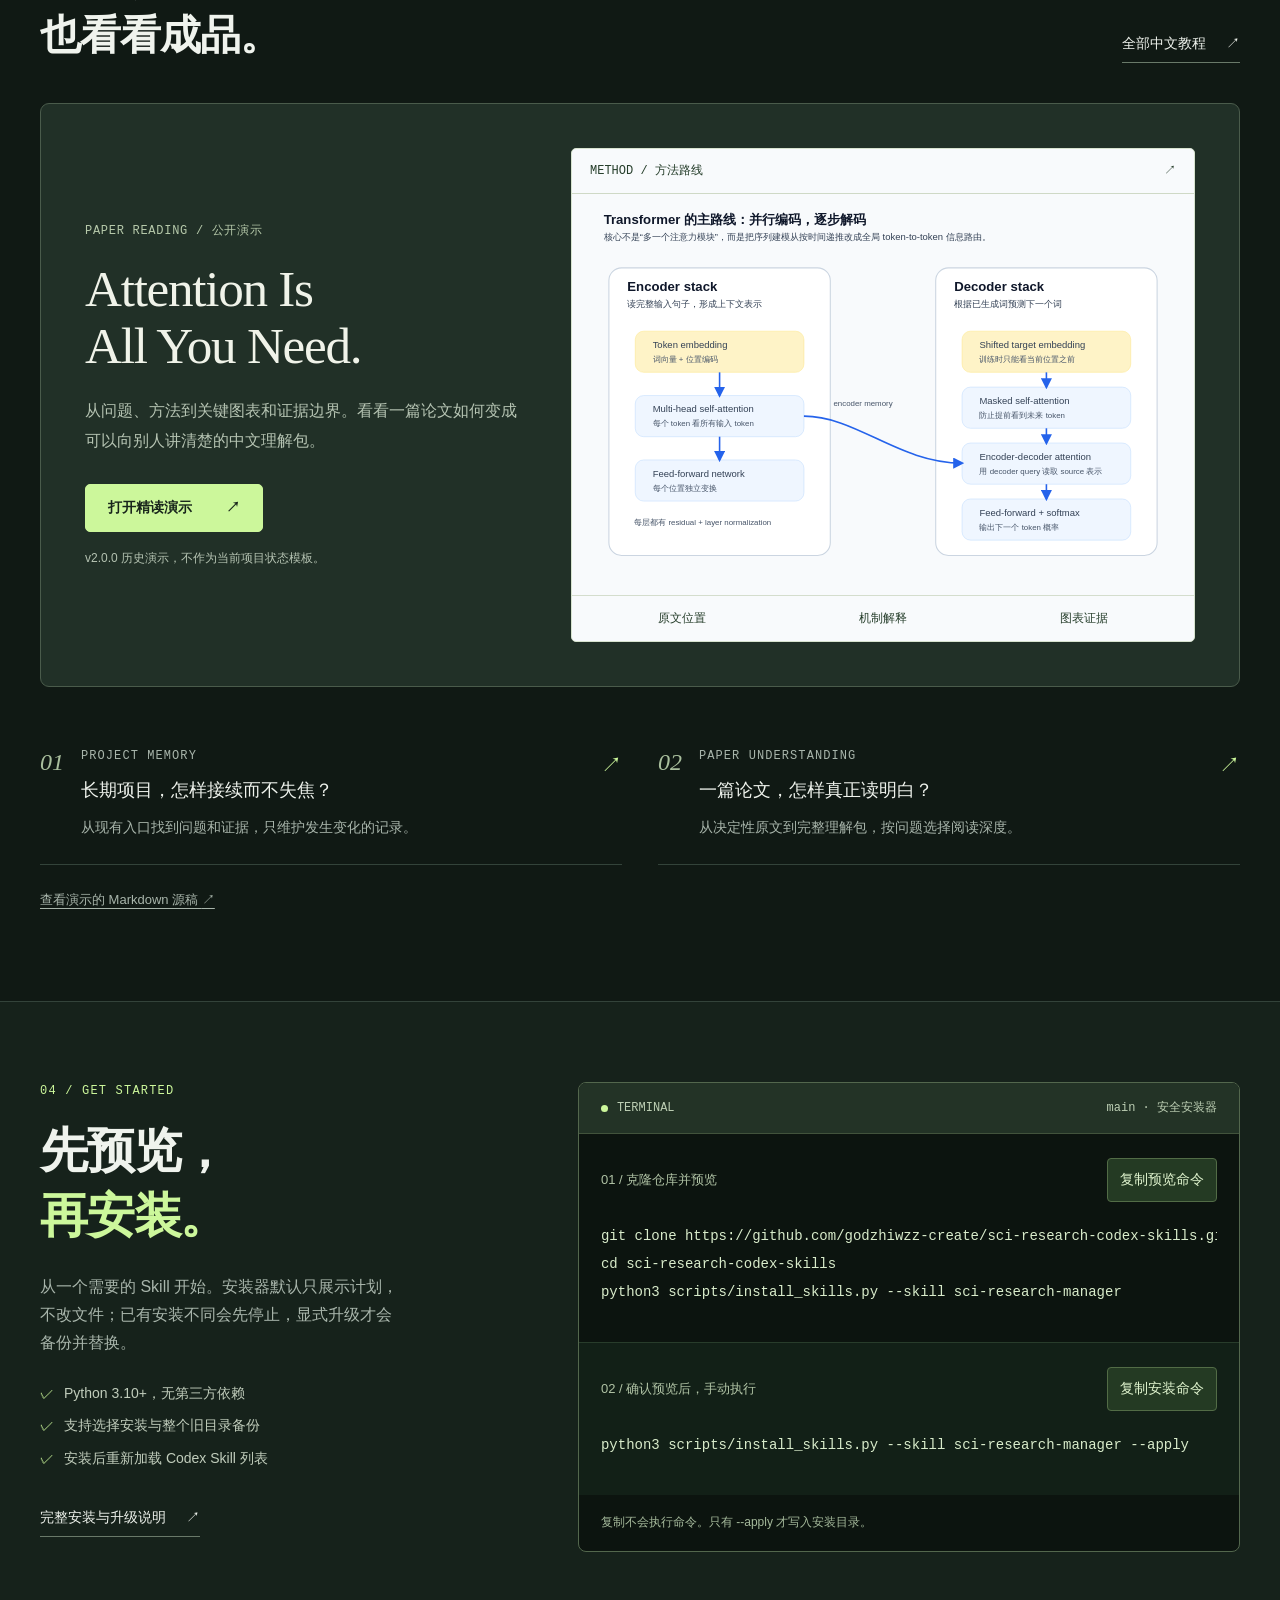
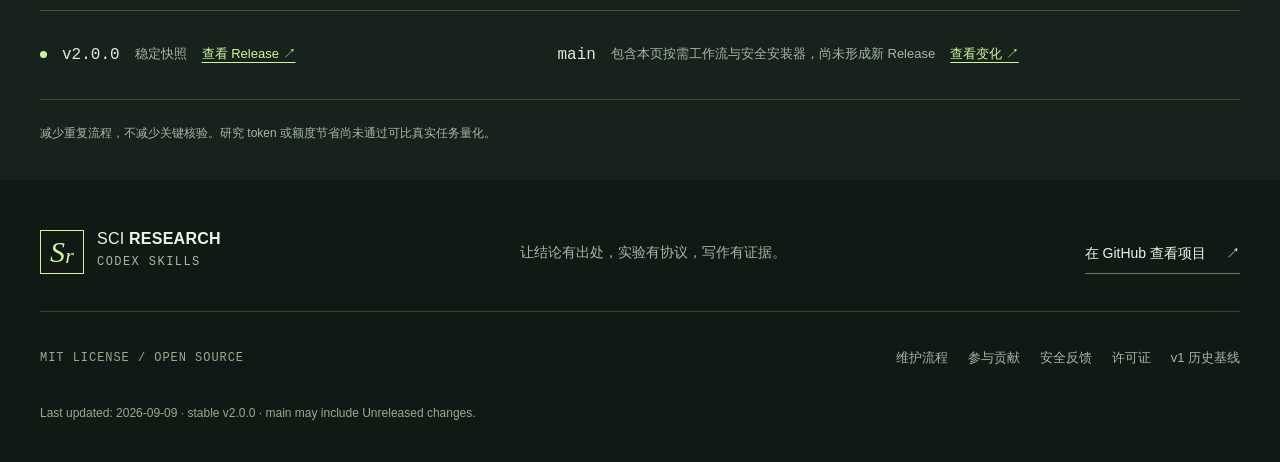
==== commit 6d5df0aa: "design: give the research homepage a distinctive responsive identity" ====
--- a/docs/index.html
+++ b/docs/index.html
@@ -9,363 +9,160 @@
   <meta property="og:title" content="SCI Research Codex Skills｜通用科研工作流">
   <meta property="og:description" content="从一个论文问题到长期科研项目：按需加载、证据可追溯、流程有边界。">
   <meta property="og:url" content="https://godzhiwzz-create.github.io/sci-research-codex-skills/">
-  <meta name="theme-color" content="#102033">
+  <meta name="theme-color" content="#101914">
   <title>SCI Research Codex Skills｜通用科研工作流</title>
-  <style>
-    :root {
-      --ink: #172033;
-      --muted: #667085;
-      --line: #d9e2ef;
-      --soft: #f5f7fb;
-      --card: #ffffff;
-      --blue: #2264d1;
-      --green: #0f9f6e;
-      --amber: #bc7a00;
-    }
-    * { box-sizing: border-box; }
-    body {
-      margin: 0;
-      font-family: -apple-system, BlinkMacSystemFont, "Segoe UI", "Noto Sans SC", "Microsoft YaHei", Arial, sans-serif;
-      color: var(--ink);
-      background: #eef2f7;
-      line-height: 1.72;
-    }
-    a { color: var(--blue); text-decoration: none; }
-    a:hover { text-decoration: underline; }
-    a:focus-visible { outline: 3px solid #bc7a00; outline-offset: 4px; }
-    .skip-link { position: absolute; left: 16px; top: -100px; padding: 10px 16px; background: #fff; z-index: 2; }
-    .skip-link:focus { top: 16px; }
-    section { scroll-margin-top: 20px; }
-    code { overflow-wrap: anywhere; }
-    .hero {
-      background: linear-gradient(135deg, #102033 0%, #244a70 58%, #587692 100%);
-      color: #fff;
-      padding: 78px 22px 54px;
-    }
-    .wrap { max-width: 1120px; margin: 0 auto; }
-    .badge {
-      display: inline-flex;
-      align-items: center;
-      gap: 8px;
-      border: 1px solid rgba(255,255,255,.28);
-      color: #e8f2ff;
-      padding: 7px 12px;
-      border-radius: 999px;
-      font-size: 14px;
-      margin-bottom: 22px;
-    }
-    h1 {
-      margin: 0;
-      font-size: clamp(40px, 6vw, 74px);
-      line-height: 1.04;
-      letter-spacing: 0;
-    }
-    .subtitle {
-      margin: 20px 0 0;
-      max-width: 870px;
-      color: #d8e7f7;
-      font-size: 21px;
-    }
-    .version-note { color: #d8e7f7; font-size: 14px; margin: 22px 0 0; }
-    .version-note a { color: #fff; text-decoration: underline; }
-    .actions {
-      display: flex;
-      flex-wrap: wrap;
-      gap: 12px;
-      margin-top: 30px;
-    }
-    .button {
-      display: inline-flex;
-      align-items: center;
-      justify-content: center;
-      min-height: 44px;
-      padding: 10px 17px;
-      border-radius: 8px;
-      font-weight: 700;
-      border: 1px solid rgba(255,255,255,.34);
-      color: #fff;
-      background: rgba(255,255,255,.12);
-    }
-    .button.primary {
-      background: #ffffff;
-      color: #102033;
-      border-color: #ffffff;
-    }
-    main { padding: 34px 22px 72px; }
-    section {
-      max-width: 1120px;
-      margin: 0 auto 26px;
-      background: var(--card);
-      border: 1px solid var(--line);
-      border-radius: 14px;
-      padding: 28px;
-      box-shadow: 0 10px 28px rgba(16, 32, 51, .05);
-    }
-    h2 {
-      margin: 0 0 14px;
-      font-size: 26px;
-      letter-spacing: 0;
-    }
-    .lead {
-      margin: 0;
-      color: var(--muted);
-      max-width: 840px;
-    }
-    .grid {
-      display: grid;
-      grid-template-columns: repeat(3, minmax(0, 1fr));
-      gap: 16px;
-      margin-top: 20px;
-    }
-    .versions { grid-template-columns: repeat(2, minmax(0, 1fr)); }
-    .card {
-      border: 1px solid var(--line);
-      border-radius: 12px;
-      padding: 18px;
-      background: #fff;
-      min-height: 210px;
-    }
-    .card h3 {
-      margin: 0 0 10px;
-      font-size: 19px;
-    }
-    .card p {
-      margin: 0 0 14px;
-      color: var(--muted);
-      font-size: 15px;
-    }
-    .tag {
-      display: inline-flex;
-      margin-bottom: 12px;
-      border-radius: 999px;
-      padding: 4px 9px;
-      font-size: 12px;
-      color: #10315e;
-      background: #e8f1ff;
-      border: 1px solid #cbdcf8;
-      font-weight: 700;
-    }
-    .tag.green {
-      color: #075c40;
-      background: #e8f8f1;
-      border-color: #bfe9d5;
-    }
-    .tag.amber {
-      color: #6b4300;
-      background: #fff4dc;
-      border-color: #f3d596;
-    }
-    .flow {
-      display: grid;
-      grid-template-columns: repeat(5, minmax(0, 1fr));
-      gap: 10px;
-      margin-top: 20px;
-    }
-    .step {
-      background: var(--soft);
-      border: 1px solid var(--line);
-      border-radius: 10px;
-      padding: 14px;
-      font-size: 14px;
-      color: var(--muted);
-    }
-    .step strong {
-      display: block;
-      color: var(--ink);
-      margin-bottom: 5px;
-      font-size: 16px;
-    }
-    .demo-box {
-      display: grid;
-      grid-template-columns: minmax(0, 1.1fr) minmax(280px, .9fr);
-      gap: 22px;
-      align-items: center;
-    }
-    .demo-box .button.primary { color: #fff; background: var(--blue); border-color: var(--blue); }
-    .preview {
-      background: #132237;
-      color: #dbeafe;
-      border-radius: 14px;
-      padding: 20px;
-      border: 1px solid #253852;
-    }
-    .preview .title {
-      color: #fff;
-      font-size: 24px;
-      font-weight: 800;
-      margin-bottom: 12px;
-    }
-    .preview ul {
-      margin: 0;
-      padding-left: 20px;
-    }
-    footer {
-      max-width: 1120px;
-      margin: 0 auto;
-      padding: 0 22px 44px;
-      color: var(--muted);
-      font-size: 14px;
-    }
-    @media (max-width: 860px) {
-      .grid, .flow, .demo-box { grid-template-columns: 1fr; }
-      .hero { padding-top: 54px; }
-    }
-  </style>
+  <link rel="stylesheet" href="assets/site.css">
 </head>
-<body>
+<body id="top">
   <a class="skip-link" href="#main">跳转到主要内容</a>
-  <header class="hero">
-    <div class="wrap">
-      <div class="badge">SCI Research Codex Skills · 8 个通用科研 Skill</div>
-      <h1>让科研进展有迹可循</h1>
-      <p class="subtitle">从一个论文问题到一个长期项目，按需处理文献、实验、证据与写作。结论有出处，实验有协议；一次讨论，不必开启整套执行流程。</p>
-      <div class="actions">
-        <a class="button primary" href="https://github.com/godzhiwzz-create/sci-research-codex-skills#安装">安装与快速开始</a>
-        <a class="button" href="#choose">按任务选择 Skill</a>
-        <a class="button" href="tutorials/">中文教程</a>
-        <a class="button" href="https://github.com/godzhiwzz-create/sci-research-codex-skills">GitHub 仓库</a>
-      </div>
-      <p class="version-note">稳定版 <a href="https://github.com/godzhiwzz-create/sci-research-codex-skills/releases/tag/v2.0.0">v2.0.0</a> · 按需工作流等最新能力在 main，尚未形成新 Release。</p>
+  <header class="site-header">
+    <div class="wrap header-inner">
+      <a class="brand" href="#top" aria-label="SCI Research 首页"><span class="brand-mark" aria-hidden="true">S<span>r</span></span><span>SCI <strong>RESEARCH</strong><small>CODEX SKILLS</small></span></a>
+      <nav aria-label="主要导航"><a href="#choose">模块</a><a href="#workflow">工作流</a><a href="#learn">教程</a><a class="nav-repo" href="https://github.com/godzhiwzz-create/sci-research-codex-skills">GitHub <span aria-hidden="true">↗</span></a></nav>
     </div>
   </header>
+  <div class="hero">
+    <div class="wrap hero-grid">
+      <div class="hero-copy">
+        <p class="eyebrow"><span class="status-dot" aria-hidden="true"></span> OPEN-SOURCE RESEARCH TOOLKIT</p>
+        <h1>让科研进展，<br><span>有据可循。</span></h1>
+        <p class="hero-description">从读懂一篇论文，到接续一个长期项目。<br>把文献、实验、证据与写作，放回各自清晰的位置。</p>
+        <div class="actions">
+          <a class="button primary" href="#install">开始使用 <span aria-hidden="true">↓</span></a>
+          <a class="text-link" href="#choose">找到需要的 Skill <span aria-hidden="true">↓</span></a>
+        </div>
+        <p class="version-note">稳定版 <a href="https://github.com/godzhiwzz-create/sci-research-codex-skills/releases/tag/v2.0.0">v2.0.0</a><span aria-hidden="true"> / </span> 本页展示 main 的当前工作流。</p>
+      </div>
+      <figure class="workspace-map" aria-labelledby="map-title" aria-describedby="map-note">
+        <div class="map-header"><span id="map-title">RESEARCH WORKSPACE</span><span class="map-caption">职责示意</span></div>
+        <div class="map-sources"><span>论文与来源</span><span>原始结果</span><span>固定协议</span></div>
+        <div class="map-connector" aria-hidden="true">↓</div>
+        <div class="map-owner"><div class="owner-symbol" aria-hidden="true">R</div><div><span class="mono-label">RESEARCH OWNER</span><strong>研究状态与证据</strong></div><span class="owner-index">01</span></div>
+        <div class="map-handoff"><span aria-hidden="true">↓</span> 已核验证据 · 明确适用边界</div>
+        <div class="map-owner writing"><div class="owner-symbol" aria-hidden="true">W</div><div><span class="mono-label">MANUSCRIPT OWNER</span><strong>稿件阶段与主线</strong></div><span class="owner-index">02</span></div>
+        <figcaption id="map-note">负责人是一种职责，不是额外代理。<br>只有需要集成时才交接，不是每次必走的流水线。</figcaption>
+      </figure>
+    </div>
+    <div class="wrap facts-row" aria-label="项目概览">
+      <div><strong>08</strong><span>按需选择的 Skill</span></div>
+      <div><strong>02</strong><span>清晰的职责边界</span></div>
+      <div><strong>07</strong><span>稿件生命周期阶段</span></div>
+      <div><strong>MIT</strong><span>开放使用与改进</span></div>
+    </div>
+  </div>
 
-  <main id="main">
-    <section id="choose" aria-labelledby="choose-title">
-      <h2 id="choose-title">从当前问题开始</h2>
-      <p class="lead">不必同时调用全部 Skill。选一个与任务匹配的入口，只在需要时交接；项目自己的规则、目录和事实来源始终优先。</p>
-      <div class="grid">
-        <article class="card">
-          <span class="tag">研究状态</span><h3>接续项目，讨论下一步</h3>
-          <p>恢复当前问题、证据和缺口。判断是否值得投入时先核验最近先例，不把讨论自动变成实验。</p>
-          <a href="https://github.com/godzhiwzz-create/sci-research-codex-skills/tree/main/skills/sci-research-manager"><code>sci-research-manager</code></a>
-        </article>
-        <article class="card">
-          <span class="tag">文献来源</span><h3>查新，或给已知论文入库</h3>
-          <p>验证题录、版本与来源。已知论文查重后增量登记；检索只围绕尚未解决的问题扩展。</p>
-          <a href="https://github.com/godzhiwzz-create/sci-research-codex-skills/tree/main/skills/sci-literature-manager"><code>sci-literature-manager</code></a>
-        </article>
-        <article class="card">
-          <span class="tag green">论文阅读</span><h3>读懂机制，核对证据</h3>
-          <p>小问题读取决定性原文并标注位置；需要完整精读时，再生成可复用的理解包与图表说明。</p>
-          <a href="https://github.com/godzhiwzz-create/sci-research-codex-skills/tree/main/skills/sci-paper-reader"><code>sci-paper-reader</code></a>
-        </article>
-        <article class="card">
-          <span class="tag">实验记录</span><h3>把已批准的实验闭环</h3>
-          <p>固定协议、原始结果、卡片与索引。通过 SSH 连接用户配置的服务器，一个任务一个监控负责人。</p>
-          <a href="https://github.com/godzhiwzz-create/sci-research-codex-skills/tree/main/skills/sci-experiment-manager"><code>sci-experiment-manager</code></a>
-        </article>
-        <article class="card">
-          <span class="tag amber">证据核验</span><h3>结果与论文主张对得上吗</h3>
-          <p>发现冲突就回到原始结果和固定协议，明确证据范围；不静默修复、不用摘要覆盖原始证据。</p>
-          <a href="https://github.com/godzhiwzz-create/sci-research-codex-skills/tree/main/skills/sci-result-auditor"><code>sci-result-auditor</code></a>
-        </article>
-        <article class="card">
-          <span class="tag green">阶段化写作</span><h3>从初稿到修订与校样</h3>
-          <p>先确定稿件阶段，再在已核验证据和当前主线内写作；改写文字不等于晋升结论。</p>
-          <a href="https://github.com/godzhiwzz-create/sci-research-codex-skills/tree/main/skills/academic-manuscript-writing"><code>academic-manuscript-writing</code></a>
-        </article>
+  <main id="main" tabindex="-1">
+    <section class="section wrap" id="choose" aria-labelledby="choose-title">
+      <div class="section-heading">
+        <div><p class="section-label">01 / THE TOOLKIT</p><h2 id="choose-title">一个具体问题，<br>一个清晰入口。</h2></div>
+        <p class="section-intro">不必同时调用全部 8 个 Skill。研究状态与稿件写作分开负责，其余模块按任务进入；已有项目规则和目录结构始终优先。</p>
       </div>
-      <p>还包括 <a href="https://github.com/godzhiwzz-create/sci-research-codex-skills/tree/main/skills/sci-paper-manager">论文配套清单</a>与 <a href="https://github.com/godzhiwzz-create/sci-research-codex-skills/tree/main/skills/sci-asset-manager">资产维护审查</a>。查看 <a href="https://github.com/godzhiwzz-create/sci-research-codex-skills/blob/main/docs/architecture-v2.md">完整架构与职责边界</a>。</p>
+      <div class="owner-grid">
+        <a class="skill-card owner-card research-card" href="https://github.com/godzhiwzz-create/sci-research-codex-skills/tree/main/skills/sci-research-manager">
+          <div class="card-topline"><span class="skill-number">01</span><span>研究状态负责人</span><span class="card-arrow" aria-hidden="true">↗</span></div>
+          <h3>接续项目，<br>判断下一步。</h3>
+          <p>找回当前问题、证据与缺口。先核验最近先例，再决定是否投入；讨论不自动变成实验。</p>
+          <div class="card-bottom"><code>sci-research-manager</code><span class="output-label">State &amp; evidence</span></div>
+        </a>
+        <a class="skill-card owner-card manuscript-card" href="https://github.com/godzhiwzz-create/sci-research-codex-skills/tree/main/skills/academic-manuscript-writing">
+          <div class="card-topline"><span class="skill-number">02</span><span>稿件生命周期负责人</span><span class="card-arrow" aria-hidden="true">↗</span></div>
+          <h3>保持主线，<br>写到恰当的深度。</h3>
+          <p>从初稿、打磨到修订与校样。局部改稿不触发全稿重审，文字变强不等于证据升级。</p>
+          <div class="card-bottom"><code>academic-manuscript-writing</code><span class="output-label">Manuscript &amp; mainline</span></div>
+        </a>
+      </div>
+      <div class="specialist-grid">
+        <a class="skill-card" href="https://github.com/godzhiwzz-create/sci-research-codex-skills/tree/main/skills/sci-literature-manager">
+          <div class="card-topline"><span class="skill-number">03</span><span>文献来源</span><span class="card-arrow" aria-hidden="true">↗</span></div>
+          <h3>查新，也能只入库一篇。</h3><p>验证身份与版本、去重、增量登记。围绕具体疑点检索，不重启全领域搜索。</p>
+          <div class="card-bottom"><code>sci-literature-manager</code><span class="output-label">Source packet</span></div>
+        </a>
+        <a class="skill-card" href="https://github.com/godzhiwzz-create/sci-research-codex-skills/tree/main/skills/sci-paper-reader">
+          <div class="card-topline"><span class="skill-number">04</span><span>论文阅读</span><span class="card-arrow" aria-hidden="true">↗</span></div>
+          <h3>把机制和证据读明白。</h3><p>小问题直达原文；完整精读再生成理解包、方法图与图表说明。</p>
+          <div class="card-bottom"><code>sci-paper-reader</code><span class="output-label">Reading handback</span></div>
+        </a>
+        <a class="skill-card" href="https://github.com/godzhiwzz-create/sci-research-codex-skills/tree/main/skills/sci-experiment-manager">
+          <div class="card-topline"><span class="skill-number">05</span><span>实验记录</span><span class="card-arrow" aria-hidden="true">↗</span></div>
+          <h3>让一次实验真正闭环。</h3><p>固定协议，链接原始结果，维护实验卡与索引。只执行已授权的工作。</p>
+          <div class="card-bottom"><code>sci-experiment-manager</code><span class="output-label">Experiment card</span></div>
+        </a>
+        <a class="skill-card" href="https://github.com/godzhiwzz-create/sci-research-codex-skills/tree/main/skills/sci-result-auditor">
+          <div class="card-topline"><span class="skill-number">06</span><span>证据核验</span><span class="card-arrow" aria-hidden="true">↗</span></div>
+          <h3>让每个数字经得起追问。</h3><p>回到原始结果和协议核对冲突。只读审计，明确支持什么、不支持什么。</p>
+          <div class="card-bottom"><code>sci-result-auditor</code><span class="output-label">Audit findings</span></div>
+        </a>
+        <a class="skill-card" href="https://github.com/godzhiwzz-create/sci-research-codex-skills/tree/main/skills/sci-paper-manager">
+          <div class="card-topline"><span class="skill-number">07</span><span>论文配套</span><span class="card-arrow" aria-hidden="true">↗</span></div>
+          <h3>把稿件和交付物对齐。</h3><p>维护 claim map、图表计划、要求缓存与文件清单，不擅自改写论文主线。</p>
+          <div class="card-bottom"><code>sci-paper-manager</code><span class="output-label">Paper artifacts</span></div>
+        </a>
+        <a class="skill-card" href="https://github.com/godzhiwzz-create/sci-research-codex-skills/tree/main/skills/sci-asset-manager">
+          <div class="card-topline"><span class="skill-number">08</span><span>资产维护</span><span class="card-arrow" aria-hidden="true">↗</span></div>
+          <h3>整理文件，也守住证据。</h3><p>检查留存、归档和迁移风险。保留来源与时间，未经授权不移动或删除。</p>
+          <div class="card-bottom"><code>sci-asset-manager</code><span class="output-label">Asset review</span></div>
+        </a>
+      </div>
+      <div class="section-footnote"><span>专门模块可以直接完成窄任务，只有状态或主线需要集成时才交接。</span><a class="text-link" href="https://github.com/godzhiwzz-create/sci-research-codex-skills/blob/main/docs/architecture-v2.md">完整职责边界 <span aria-hidden="true">↗</span></a></div>
     </section>
 
-    <section id="workflow">
-      <h2>需要多深，就进入多深</h2>
-      <p class="lead">这是不同任务的处理强度，不是每次都要走完的流水线。以下为 main 的当前工作方式；保留关键论文阅读、统计标准和有效负结果。</p>
-      <div class="flow">
-        <div class="step"><strong>讨论</strong>回答眼前问题，不自动建档、下载或远端执行。</div>
-        <div class="step"><strong>定向查新</strong>核验最近先例，说明实质重合和可检验差别。</div>
-        <div class="step"><strong>最小探索</strong>在授权范围内，用固定的小协议区分竞争解释。</div>
-        <div class="step"><strong>正式实验</strong>完整协议、原始证据、验证与实验记录闭环。</div>
-        <div class="step"><strong>投稿审计</strong>对冻结材料做完整一致性检查，不自动提交。</div>
+    <section class="workflow-section" id="workflow" aria-labelledby="workflow-title">
+      <div class="wrap workflow-layout">
+        <div class="workflow-copy"><p class="section-label">02 / RIGHT-SIZED RIGOR</p><h2 id="workflow-title">严谨，<br>不等于每一步<br><span>都很重。</span></h2><p>需要多深，就进入多深。<br>这是五种任务强度，不是五步必经流程。</p><a class="text-link" href="https://github.com/godzhiwzz-create/sci-research-codex-skills/blob/main/docs/tutorials/project-management.md">了解按需工作流 <span aria-hidden="true">↗</span></a></div>
+        <div class="workflow-list">
+          <article><span class="workflow-marker" aria-hidden="true">◇</span><div><h3>讨论一个想法 <small>DISCUSS</small></h3><p>回答眼前的问题，指出可检验差别。不自动建档、下载或远端执行。</p></div></article>
+          <article><span class="workflow-marker" aria-hidden="true">⌕</span><div><h3>做一次定向查新 <small>VERIFY PRIOR ART</small></h3><p>核验最近先例，说明实质重合与尚未测试的差别，不轻率否定整个方向。</p></div></article>
+          <article><span class="workflow-marker" aria-hidden="true">⊙</span><div><h3>进行最小探索 <small>PROBE</small></h3><p>在已有授权内，用小而固定的协议区分竞争解释，为下一次决定提供信息。</p></div></article>
+          <article><span class="workflow-marker" aria-hidden="true">⊞</span><div><h3>开展正式实验 <small>EXPERIMENT</small></h3><p>保留完整协议、公平对照、统计标准与原始证据，完成实验记录闭环。</p></div></article>
+          <article><span class="workflow-marker" aria-hidden="true">✓</span><div><h3>准备投稿审计 <small>AUDIT</small></h3><p>对冻结材料做完整一致性检查。发现缺口就明确报告，不自动提交。</p></div></article>
+        </div>
       </div>
-      <p>复用未变上下文，按事件更新记录。尚未通过可比真实任务量化 token 或额度节省。</p>
+      <div class="wrap principles"><span>复用未变上下文</span><span>记录按事件更新</span><span>原始证据优先</span><span>保留有效负结果</span></div>
     </section>
 
-    <section>
-      <h2>稳定版与最新进展</h2>
-      <p class="lead">稳定版本、历史基线和维护规则都固定在 GitHub，可按标签复现，也可从 Changelog 判断升级影响。</p>
-      <div class="grid versions">
-        <article class="card">
-          <span class="tag green">当前稳定版</span>
-          <h3>v2.0.0</h3>
-          <p>统一科研生命周期、证据状态、通用实验工具和自动化验证；保留原有 8 个 Skill 名称。</p>
-          <a href="https://github.com/godzhiwzz-create/sci-research-codex-skills/releases/tag/v2.0.0">查看 v2.0.0 Release</a>
-        </article>
-        <article class="card">
-          <span class="tag amber">main · Unreleased</span>
-          <h3>分级工作流与证据优先</h3>
-          <p>保留 8 个公开 ID 和阶段化写作，按需查新与读文献、增量登记、单负责人监控 SSH 服务器任务；保留关键证据核验，不自动扩大执行范围。尚未形成新 Release。</p>
-          <a href="https://github.com/godzhiwzz-create/sci-research-codex-skills/blob/main/CHANGELOG.md">查看 Unreleased</a>
-        </article>
-        <article class="card">
-          <span class="tag amber">历史基线</span>
-          <h3>v1.0.0</h3>
-          <p>冻结 v2 合并前的主分支状态，用于复现旧工作流或维护依赖原始假设的项目。</p>
-          <a href="https://github.com/godzhiwzz-create/sci-research-codex-skills/releases/tag/v1.0.0">查看 v1.0.0 Release</a>
-        </article>
-        <article class="card">
-          <span class="tag">维护入口</span>
-          <h3>变更、贡献与安全</h3>
-          <p>版本变化、贡献边界和私密安全报告分别由 Changelog、贡献指南和安全策略维护。</p>
-          <a href="https://github.com/godzhiwzz-create/sci-research-codex-skills/blob/main/MAINTENANCE.md">查看维护流程</a>
-        </article>
+    <section class="section wrap learning-section" id="learn" aria-labelledby="learn-title">
+      <div class="section-heading"><div><p class="section-label">03 / SEE IT IN PRACTICE</p><h2 id="learn-title">不只读规则，<br>也看看成品。</h2></div><a class="text-link" href="tutorials/">全部中文教程 <span aria-hidden="true">↗</span></a></div>
+      <article class="demo-feature">
+        <div class="demo-copy"><p class="demo-kicker">PAPER READING / 公开演示</p><h3>Attention Is<br>All You Need.</h3><p>从问题、方法到关键图表和证据边界。看看一篇论文如何变成可以向别人讲清楚的中文理解包。</p><a class="button primary" href="tutorials/examples/attention-is-all-you-need/">打开精读演示 <span aria-hidden="true">↗</span></a><p class="demo-note">v2.0.0 历史演示，不作为当前项目状态模板。</p></div>
+        <a class="demo-preview" href="tutorials/examples/attention-is-all-you-need/" aria-label="查看 Attention Is All You Need 的完整精读演示">
+          <div class="preview-heading"><span>METHOD / 方法路线</span><span aria-hidden="true">↗</span></div>
+          <img src="tutorials/examples/attention-is-all-you-need/assets/transformer_flow.svg" width="1180" height="760" loading="lazy" alt="精读演示中的 Transformer 编码器与解码器方法路线图">
+          <div class="preview-footer"><span>原文位置</span><span>机制解释</span><span>图表证据</span></div>
+        </a>
+      </article>
+      <div class="tutorial-grid">
+        <a class="tutorial-link" href="https://github.com/godzhiwzz-create/sci-research-codex-skills/blob/main/docs/tutorials/project-management.md"><span class="tutorial-index">01</span><div><span class="mono-label">PROJECT MEMORY</span><h3>长期项目，怎样接续而不失焦？</h3><p>从现有入口找到问题和证据，只维护发生变化的记录。</p></div><span aria-hidden="true">↗</span></a>
+        <a class="tutorial-link" href="https://github.com/godzhiwzz-create/sci-research-codex-skills/blob/main/docs/tutorials/paper-deepread.md"><span class="tutorial-index">02</span><div><span class="mono-label">PAPER UNDERSTANDING</span><h3>一篇论文，怎样真正读明白？</h3><p>从决定性原文到完整理解包，按问题选择阅读深度。</p></div><span aria-hidden="true">↗</span></a>
       </div>
+      <a class="demo-source" href="https://github.com/godzhiwzz-create/sci-research-codex-skills/blob/main/docs/tutorials/examples/attention-is-all-you-need/Attention_Is_All_You_Need_understanding_20260522.md">查看演示的 Markdown 源稿 <span aria-hidden="true">↗</span></a>
     </section>
 
-    <section>
-      <h2>推荐先看的页面</h2>
-      <div class="grid">
-        <article class="card">
-          <span class="tag">项目管理</span>
-          <h3>长期研究项目怎么不乱</h3>
-          <p>从具体问题进入，复用未变上下文，按状态变化维护证据与索引；讨论和局部任务无需先建立完整项目。</p>
-          <a href="https://github.com/godzhiwzz-create/sci-research-codex-skills/blob/main/docs/tutorials/project-management.md">打开项目管理教程</a>
-        </article>
-        <article class="card">
-          <span class="tag green">论文精读</span>
-          <h3>把一篇论文读成理解包</h3>
-          <p>展示 paper reader 的输出标准：中文摘要解读、方法路线、图表 proof cards、证据线、局限和项目启发边界。</p>
-          <a href="https://github.com/godzhiwzz-create/sci-research-codex-skills/blob/main/docs/tutorials/paper-deepread.md">打开论文精读教程</a>
-        </article>
-        <article class="card">
-          <span class="tag amber">演示成品</span>
-          <h3>Attention Is All You Need</h3>
-          <p>一个可以直接在浏览器里看的中文精读 HTML，包含自绘架构图、attention 机制图和证据线。</p>
-          <a href="tutorials/examples/attention-is-all-you-need/">打开渲染后的 HTML</a>
-        </article>
-      </div>
-    </section>
-
-    <section>
-      <div class="demo-box">
-        <div>
-          <h2>论文精读演示</h2>
-          <p class="lead">这个演示不是把论文压成摘要，而是模拟“认真读完之后怎么给别人讲清楚”：先讲论文身份和摘要，再解释问题、方法、关键图表、证据线、局限，以及它和其他论文的关系。</p>
-          <div class="actions">
-            <a class="button primary" href="tutorials/examples/attention-is-all-you-need/">直接看 HTML 演示</a>
-            <a class="button" style="color:#102033;border-color:#cfd8e6;background:#fff" href="https://github.com/godzhiwzz-create/sci-research-codex-skills/blob/main/docs/tutorials/examples/attention-is-all-you-need/Attention_Is_All_You_Need_understanding_20260522.md">查看 MD 源稿</a>
-          </div>
-        </div>
-        <div class="preview">
-          <div class="title">Paper Understanding Packet</div>
-          <ul>
-            <li>英文标题 + 中文副标题</li>
-            <li>论文身份、来源、分区说明</li>
-            <li>摘要解读与关键问题</li>
-            <li>自绘方法图和机制图</li>
-            <li>图表证明卡与证据线</li>
-            <li>项目启发模块放在最后</li>
-          </ul>
+    <section class="install-section" id="install" aria-labelledby="install-title">
+      <div class="wrap install-grid">
+        <div><p class="section-label">04 / GET STARTED</p><h2 id="install-title">先预览，<br><span>再安装。</span></h2><p class="install-description">从一个需要的 Skill 开始。安装器默认只展示计划，不改文件；已有安装不同会先停止，显式升级才会备份并替换。</p><ul class="install-facts"><li>Python 3.10+，无第三方依赖</li><li>支持选择安装与整个旧目录备份</li><li>安装后重新加载 Codex Skill 列表</li></ul><a class="text-link" href="https://github.com/godzhiwzz-create/sci-research-codex-skills#安装">完整安装与升级说明 <span aria-hidden="true">↗</span></a></div>
+        <div class="terminal">
+          <div class="terminal-header"><span><span class="terminal-dot" aria-hidden="true"></span> TERMINAL</span><span>main · 安全安装器</span></div>
+          <div class="command-block"><div class="command-label"><span>01 / 克隆仓库并预览</span><button class="copy-button" type="button" data-copy="preview-command" hidden>复制预览命令</button></div><pre tabindex="0" aria-label="克隆仓库并预览单个 Skill 安装的命令"><code id="preview-command">git clone https://github.com/godzhiwzz-create/sci-research-codex-skills.git
+cd sci-research-codex-skills
+python3 scripts/install_skills.py --skill sci-research-manager</code></pre></div>
+          <div class="command-block apply-block"><div class="command-label"><span>02 / 确认预览后，手动执行</span><button class="copy-button" type="button" data-copy="apply-command" hidden>复制安装命令</button></div><pre tabindex="0" aria-label="确认后实际安装单个 Skill 的命令"><code id="apply-command">python3 scripts/install_skills.py --skill sci-research-manager --apply</code></pre></div>
+          <p class="copy-status" id="copy-status" role="status" aria-live="polite">复制不会执行命令。只有 --apply 才写入安装目录。</p>
+          <noscript><p class="copy-status">可以直接选择并手动复制上面的命令。</p></noscript>
         </div>
       </div>
+      <div class="wrap release-strip">
+        <div><span class="release-dot" aria-hidden="true"></span><strong>v2.0.0</strong><span>稳定快照</span><a href="https://github.com/godzhiwzz-create/sci-research-codex-skills/releases/tag/v2.0.0">查看 Release ↗</a></div>
+        <div><strong>main</strong><span>包含本页按需工作流与安全安装器，尚未形成新 Release</span><a href="https://github.com/godzhiwzz-create/sci-research-codex-skills/blob/main/CHANGELOG.md">查看变化 ↗</a></div>
+      </div>
+      <p class="wrap measured-note">减少重复流程，不减少关键核验。研究 token 或额度节省尚未通过可比真实任务量化。</p>
     </section>
   </main>
 
-  <footer>
-    <a href="https://github.com/godzhiwzz-create/sci-research-codex-skills/blob/main/CHANGELOG.md">更新记录</a> ·
-    <a href="https://github.com/godzhiwzz-create/sci-research-codex-skills/blob/main/SECURITY.md">安全反馈</a> ·
-    <a href="https://github.com/godzhiwzz-create/sci-research-codex-skills/blob/main/LICENSE">MIT License</a><br>
-    Last updated: 2026-09-09 · stable v2.0.0 · main may include Unreleased changes.
+  <footer class="site-footer">
+    <div class="wrap footer-main"><a class="brand" href="#top"><span class="brand-mark" aria-hidden="true">S<span>r</span></span><span>SCI <strong>RESEARCH</strong><small>CODEX SKILLS</small></span></a><p>让结论有出处，实验有协议，写作有证据。</p><a class="text-link" href="https://github.com/godzhiwzz-create/sci-research-codex-skills">在 GitHub 查看项目 <span aria-hidden="true">↗</span></a></div>
+    <div class="wrap footer-bottom"><span>MIT LICENSE / OPEN SOURCE</span><nav aria-label="项目与维护"><a href="https://github.com/godzhiwzz-create/sci-research-codex-skills/blob/main/MAINTENANCE.md">维护流程</a><a href="https://github.com/godzhiwzz-create/sci-research-codex-skills/blob/main/CONTRIBUTING.md">参与贡献</a><a href="https://github.com/godzhiwzz-create/sci-research-codex-skills/blob/main/SECURITY.md">安全反馈</a><a href="https://github.com/godzhiwzz-create/sci-research-codex-skills/blob/main/LICENSE">许可证</a><a href="https://github.com/godzhiwzz-create/sci-research-codex-skills/releases/tag/v1.0.0">v1 历史基线</a></nav></div>
+    <p class="wrap footer-version">Last updated: 2026-09-09 · stable v2.0.0 · main may include Unreleased changes.</p>
   </footer>
+  <script src="assets/site.js" defer></script>
 </body>
 </html>
--- a/docs/assets/site.css
+++ b/docs/assets/site.css
@@ -0,0 +1,246 @@
+:root {
+  color-scheme: dark;
+  --ink: #eff3ed;
+  --muted: #a8b5ab;
+  --line: #33433a;
+  --soft: #1b2820;
+  --card: #152019;
+  --surface: #152019;
+  --accent: #ccf79b;
+  --blue: #ccf79b;
+  --green: #ccf79b;
+  --bg: #101914;
+  --mono: "SFMono-Regular", Consolas, "Liberation Mono", monospace;
+}
+html { scroll-behavior: smooth; scroll-padding-top: 2rem; }
+body { margin: 0; color: var(--ink); background: var(--bg); font: 1rem/1.75 -apple-system, BlinkMacSystemFont, "Segoe UI", "PingFang SC", "Microsoft YaHei", sans-serif; }
+* { box-sizing: border-box; }
+a { color: inherit; text-decoration: none; }
+a:hover { text-decoration: none; }
+a:focus-visible, button:focus-visible, summary:focus-visible { outline: 3px solid var(--accent); outline-offset: 5px; border-radius: 3px; }
+::selection { color: var(--bg); background: var(--accent); }
+.wrap { width: min(1200px, calc(100% - 80px)); max-width: 1200px; margin-inline: auto; }
+.skip-link { position: fixed; z-index: 10; top: -120px; left: 20px; padding: 12px 20px; color: var(--bg); background: var(--accent); }
+.skip-link:focus { top: 12px; }
+.site-header { background: var(--bg); border-bottom: 1px solid var(--line); }
+.header-inner { display: flex; align-items: center; justify-content: space-between; gap: 30px; min-height: 100px; }
+.brand { display: inline-flex; align-items: center; gap: 13px; line-height: 1.05; white-space: nowrap; font-size: 1rem; letter-spacing: .015em; }
+.brand strong { font-weight: 650; }
+.brand small { display: block; color: var(--muted); font: .75rem/1.6 var(--mono); letter-spacing: .12em; margin-top: 5px; }
+.brand-mark { display: flex; align-items: center; justify-content: center; width: 44px; height: 44px; border: 1px solid var(--accent); color: var(--accent); font: italic 30px/1 Georgia, serif; }
+.brand-mark span { font-size: 22px; margin-top: 9px; }
+nav { display: flex; align-items: center; gap: 34px; font-size: .875rem; }
+nav a { padding-block: 11px; color: var(--muted); }
+nav a:hover { color: var(--accent); }
+nav .nav-repo { color: var(--ink); padding: 9px 17px; border: 1px solid var(--line); border-radius: 5px; }
+.nav-repo span { margin-left: 15px; }
+.hero { padding: 76px 0 0; background: var(--bg); color: var(--ink); }
+.hero-grid { display: grid; grid-template-columns: 1.13fr 1fr; gap: 68px; align-items: center; }
+.eyebrow { display: flex; align-items: center; gap: 10px; margin: 0 0 27px; color: var(--accent); font: .75rem/1.5 var(--mono); letter-spacing: .12em; }
+.status-dot { flex-shrink: 0; width: 7px; height: 7px; border-radius: 50%; background: var(--accent); }
+h1 { font-size: clamp(3rem, 5.3vw, 4.75rem); line-height: 1.22; letter-spacing: -.035em; font-weight: 650; margin: 0; }
+h1 span { color: var(--accent); }
+.hero-description { margin: 26px 0 0; color: var(--muted); font-size: 1.0625rem; line-height: 1.95; }
+.actions { display: flex; flex-wrap: wrap; gap: 26px; align-items: center; margin-top: 32px; }
+.button { display: inline-flex; min-height: 48px; align-items: center; justify-content: center; gap: 34px; padding: 12px 22px; border: 1px solid var(--line); border-radius: 5px; color: var(--ink); background: transparent; font-family: inherit; font-size: .875rem; font-weight: 600; line-height: 1.5; transition: background .18s, transform .18s; }
+.button.primary { color: #18251b; background: var(--accent); border-color: var(--accent); }
+.button:hover { transform: translateY(-2px); background: #24382b; }
+.button.primary:hover { background: #e1ffbf; }
+.text-link { display: inline-flex; align-items: center; justify-content: space-between; gap: 20px; font-size: .875rem; border-bottom: 1px solid #697969; padding: 10px 0 6px; min-height: 44px; }
+.text-link:hover { color: var(--accent); border-color: var(--accent); }
+.version-note { margin: 24px 0 0; color: var(--muted); font-size: .8125rem; }
+.version-note a { color: var(--ink); text-decoration: underline; text-underline-offset: 3px; }
+.version-note span { padding-inline: 8px; color: #758778; }
+.workspace-map { position: relative; margin: 0; padding: 24px; border: 1px solid #405043; border-radius: 12px; background: linear-gradient(135deg, #202e23, #16221b); box-shadow: 14px 14px 0 -1px var(--bg), 14px 14px 0 0 #29382d; }
+.map-header { display: flex; justify-content: space-between; align-items: center; gap: 12px; padding-bottom: 22px; font: .75rem/1.4 var(--mono); letter-spacing: .045em; color: #c2cec3; }
+.map-caption { font-family: inherit; font-size: .75rem; line-height: 1.5; color: var(--muted); }
+.map-sources { display: grid; grid-template-columns: repeat(3, 1fr); gap: 8px; }
+.map-sources span { border: 1px solid #46574a; border-radius: 4px; color: #c2cec3; padding: 10px 3px; text-align: center; font-size: .8125rem; }
+.map-connector { height: 34px; text-align: center; color: #88a07e; font-size: 20px; }
+.map-owner { display: flex; align-items: center; gap: 13px; padding: 18px; background: #ccf79b; color: #17251b; border: 1px solid #ddffb6; border-radius: 6px; }
+.owner-symbol { display: grid; place-items: center; width: 40px; height: 40px; flex-shrink: 0; border: 1px solid #6a844d; border-radius: 5px; font: italic 27px/1 Georgia, serif; }
+.mono-label { display: block; font: .75rem/1.6 var(--mono); letter-spacing: .09em; }
+.map-owner strong { font-size: 1.0625rem; font-weight: 600; }
+.owner-index { margin-left: auto; align-self: start; font: .75rem/1.5 var(--mono); opacity: .75; }
+.map-handoff { display: flex; align-items: center; justify-content: center; gap: 10px; min-height: 43px; color: #aebcad; font-size: .75rem; }
+.map-handoff span { font-size: 20px; }
+.map-owner.writing { background: #2b3c30; color: #e8efdf; border-color: #5e7658; }
+.writing .owner-symbol { color: var(--accent); border-color: #77936a; }
+.workspace-map figcaption { margin-top: 20px; color: var(--muted); font-size: .75rem; line-height: 1.75; }
+.facts-row { display: grid; grid-template-columns: repeat(4, 1fr); padding-block: 31px; margin-top: 80px; border-top: 1px solid var(--line); border-bottom: 1px solid var(--line); }
+.facts-row > div { display: flex; align-items: center; justify-content: center; gap: 16px; border-right: 1px solid var(--line); }
+.facts-row > div:first-child { justify-content: start; }
+.facts-row > div:last-child { border: 0; justify-content: end; }
+.facts-row strong { font: 2.5rem/1.1 Georgia, serif; letter-spacing: -.03em; color: #d4e0ca; }
+.facts-row span { font-size: .8125rem; color: var(--muted); }
+@media (max-width: 1020px) {
+  .wrap { width: calc(100% - 48px); }
+  .hero-grid { gap: 32px; }
+  h1 { font-size: 3.5rem; }
+  .workspace-map { padding: 19px; }
+  .facts-row > div { flex-direction: column; align-items: start; gap: 8px; padding-left: 26px; }
+  .facts-row > div:first-child { padding-left: 0; }
+}
+@media (max-width: 760px) {
+  html { scroll-padding-top: 2rem; }
+  .header-inner { flex-wrap: wrap; gap: 8px; padding-block: 18px; min-height: 88px; }
+  nav { gap: 22px; flex-wrap: wrap; }
+  .hero { padding-top: 48px; }
+  .hero-grid { grid-template-columns: 1fr; gap: 42px; }
+  h1 { font-size: clamp(2.65rem, 8.8vw, 4rem); }
+  .hero-description { font-size: 1rem; }
+  .workspace-map { margin-right: 10px; }
+  .facts-row { margin-top: 54px; grid-template-columns: 1fr 1fr; row-gap: 25px; }
+  .facts-row > div:nth-child(odd) { padding-left: 0; }
+  .facts-row > div:nth-child(even) { border-right: 0; }
+  .facts-row strong { font-size: 2rem; }
+  .facts-row > div:last-child { justify-content: start; }
+}
+@media (prefers-reduced-motion: reduce) {
+  html { scroll-behavior: auto; }
+  *, *::before, *::after { transition: none !important; animation: none !important; }
+}
+
+/* Page sections */
+main { padding: 0; }
+section { scroll-margin-top: 0; }
+.section { padding-block: 98px; background: transparent; }
+h2 { margin: 0; font-size: clamp(2rem, 3.2vw, 2.9rem); line-height: 1.35; letter-spacing: -.025em; font-weight: 600; }
+.section-label { margin: 0 0 19px; color: var(--accent); font: .75rem/1.5 var(--mono); letter-spacing: .1em; }
+.section-heading { display: flex; align-items: end; justify-content: space-between; gap: 50px; margin-bottom: 40px; }
+.section-intro { max-width: 410px; margin: 0 0 5px; font-size: 1rem; line-height: 1.85; color: var(--muted); }
+.owner-grid { display: grid; grid-template-columns: 1fr 1fr; gap: 18px; }
+.skill-card { display: flex; flex-direction: column; min-width: 0; padding: 27px; background: #152019; border: 1px solid var(--line); border-radius: 7px; transition: border-color .18s, background .18s, transform .18s; }
+.skill-card:hover { border-color: #88ad70; background: #1d2c21; transform: translateY(-3px); }
+.card-topline { display: flex; align-items: center; gap: 13px; font-size: .8125rem; color: var(--muted); }
+.skill-number { font: .875rem/1.5 var(--mono); color: var(--accent); }
+.card-arrow { margin-left: auto; font-size: 23px; color: var(--muted); line-height: 1; }
+.skill-card h3 { margin: 24px 0 13px; font-size: 1.1875rem; font-weight: 600; letter-spacing: -.015em; line-height: 1.45; }
+.skill-card p { color: var(--muted); font-size: 1rem; margin: 0 0 30px; line-height: 1.85; }
+.card-bottom { display: flex; flex-direction: column; gap: 7px; margin-top: auto; padding-top: 17px; border-top: 1px solid var(--line); }
+.card-bottom code { font: .75rem/1.65 var(--mono); overflow-wrap: anywhere; color: #d1dfc8; }
+.output-label { color: #a0b09e; font: .75rem/1.5 var(--mono); }
+.owner-card { padding: 31px; }
+.owner-card h3 { font-size: 2rem; margin-top: 25px; line-height: 1.35; }
+.owner-card p { max-width: 430px; }
+.research-card { background: #263c28; border-color: #627953; }
+.research-card:hover { background: #2d452e; }
+.research-card .card-bottom { border-color: #4a6544; }
+.manuscript-card { background: #1c2925; border-color: #455b50; }
+.specialist-grid { display: grid; grid-template-columns: repeat(3, minmax(0, 1fr)); gap: 18px; margin-top: 18px; }
+.section-footnote { display: flex; align-items: center; justify-content: space-between; gap: 30px; margin-top: 25px; }
+.section-footnote > span { font-size: .8125rem; color: var(--muted); }
+.section-footnote .text-link { white-space: nowrap; }
+.workflow-section { background: #dce6d4; color: #17271b; padding-block: 86px 38px; }
+.workflow-layout { display: grid; grid-template-columns: .85fr 1.3fr; gap: 90px; align-items: start; }
+.workflow-section .section-label { color: #466535; }
+.workflow-copy h2 { font-size: clamp(2.4rem, 4vw, 3.5rem); }
+.workflow-copy h2 span { color: #57753f; }
+.workflow-copy p:not(.section-label) { color: #4e624d; margin: 26px 0 18px; }
+.workflow-section .text-link { color: #243c24; border-color: #71856a; }
+.workflow-section .text-link:hover { color: #456331; }
+.workflow-section a:focus-visible { outline-color: #314e28; }
+.workflow-list { display: grid; }
+.workflow-list article { display: flex; gap: 20px; padding: 22px 0; border-bottom: 1px solid #bacbb0; }
+.workflow-list article:first-child { padding-top: 0; }
+.workflow-list article:last-child { border: 0; }
+.workflow-marker { display: grid; place-items: center; flex-shrink: 0; width: 34px; height: 34px; margin-top: 2px; border: 1px solid #809873; border-radius: 50%; font-size: 20px; color: #37542a; }
+.workflow-list h3 { margin: 0 0 8px; font-weight: 600; font-size: 1.125rem; }
+.workflow-list h3 small { display: inline-block; color: #5b7053; font: .75rem/1.5 var(--mono); letter-spacing: .04em; margin-left: 15px; }
+.workflow-list p { margin: 0; color: #4a5e45; font-size: 1rem; line-height: 1.8; }
+.principles { display: flex; flex-wrap: wrap; justify-content: space-between; gap: 16px 26px; padding-top: 27px; margin-top: 43px; border-top: 1px solid #aabb9f; color: #45613b; font-size: .8125rem; }
+.principles span::before { content: "+"; margin-right: 10px; color: #536f44; font-family: var(--mono); }
+.learning-section { padding-bottom: 88px; }
+.demo-feature { display: grid; grid-template-columns: .85fr 1.2fr; align-items: center; gap: 44px; padding: 44px; background: #213027; border: 1px solid #4a5b4b; border-radius: 9px; }
+.demo-kicker { margin: 0 0 20px; color: #b6c9aa; font: .75rem/1.5 var(--mono); letter-spacing: .06em; }
+.demo-copy h3 { font: 3.2rem/1.12 Georgia, "Times New Roman", serif; letter-spacing: -.025em; margin: 0 0 22px; color: #f0f3e9; }
+.demo-copy > p:not(.demo-kicker):not(.demo-note) { margin: 0 0 28px; color: #b5c3b2; font-size: 1rem; line-height: 1.85; }
+.demo-note { color: #b5c3b2; font-size: .75rem; margin: 16px 0 0; }
+.demo-preview { display: block; background: #f8fafc; color: #263e2b; border: 1px solid #d7e3cf; border-radius: 5px; overflow: hidden; transition: transform .2s; }
+.demo-preview:hover { transform: translateY(-3px); }
+.preview-heading { display: flex; justify-content: space-between; border-bottom: 1px solid #cfd9c6; padding: 13px 18px; font: .75rem/1.5 var(--mono); }
+.demo-preview img { display: block; width: 100%; height: auto; }
+.preview-footer { display: flex; justify-content: space-around; padding: 12px 10px; border-top: 1px solid #d4ddcd; font-size: .75rem; }
+.tutorial-grid { display: grid; grid-template-columns: 1fr 1fr; gap: 36px; margin-top: 35px; }
+.tutorial-link { display: flex; align-items: start; gap: 17px; padding: 25px 0; border-bottom: 1px solid var(--line); }
+.tutorial-link > span:last-child { margin-left: auto; color: var(--accent); font-size: 21px; }
+.tutorial-index { color: #a9bf9d; font: italic 1.5rem/1.3 Georgia, serif; }
+.tutorial-link .mono-label { color: var(--muted); font-size: .75rem; }
+.tutorial-link h3 { margin: 9px 0 8px; font-size: 1.125rem; font-weight: 550; }
+.tutorial-link:hover h3 { color: var(--accent); }
+.tutorial-link p { color: var(--muted); font-size: .875rem; margin: 0; }
+.demo-source { display: inline-block; margin-top: 24px; color: var(--muted); font-size: .8125rem; text-decoration: underline; text-underline-offset: 4px; }
+.demo-source:hover { color: var(--accent); }
+.install-section { padding-block: 80px 36px; border-top: 1px solid var(--line); background: #16221b; }
+.install-grid { display: grid; grid-template-columns: .83fr 1.2fr; gap: 80px; align-items: start; }
+.install-grid h2 { font-size: 3rem; }
+.install-grid h2 span { color: var(--accent); }
+.install-description { max-width: 365px; color: var(--muted); margin: 24px 0 20px; font-size: 1rem; }
+.install-facts { list-style: none; margin: 0 0 19px; padding: 0; color: #c1cdbc; font-size: .875rem; }
+.install-facts li { padding-block: 4px; }
+.install-facts li::before { content: "✓"; color: var(--accent); margin-right: 10px; }
+.terminal { min-width: 0; border: 1px solid #53674d; border-radius: 8px; overflow: hidden; background: #0c140f; }
+.terminal-header { display: flex; justify-content: space-between; flex-wrap: wrap; gap: 8px; background: #233326; border-bottom: 1px solid #42533c; padding: 16px 22px; color: #bdcfb4; font: .75rem/1.5 var(--mono); }
+.terminal-header > span:first-child { display: flex; align-items: center; gap: 9px; }
+.terminal-dot { width: 7px; height: 7px; border-radius: 50%; background: var(--accent); }
+.command-block { padding: 24px 22px; }
+.command-label { display: flex; align-items: center; justify-content: space-between; flex-wrap: wrap; gap: 8px; color: #b1c4a6; font-size: .8125rem; }
+.command-block pre { margin: 18px 0 0; padding: 2px 0 12px; overflow-x: auto; color: #d9eccb; font: .875rem/2 var(--mono); scrollbar-width: thin; scrollbar-color: #657557 #152019; }
+.command-block code { white-space: pre; overflow-wrap: normal; font: inherit; }
+.apply-block { border-top: 1px solid #283c2b; background: #122017; }
+.copy-button { border: 1px solid #526c46; background: #243a23; color: #e0f4ce; border-radius: 4px; padding: 10px 12px; min-height: 44px; font-family: inherit; font-size: .875rem; line-height: 1.4; cursor: pointer; }
+.copy-button:hover { background: #34502d; }
+.copy-button:disabled { cursor: wait; opacity: .7; }
+[hidden] { display: none !important; }
+.copy-status { margin: 0; padding: 17px 22px; font-size: .75rem; color: #a5b99b; line-height: 1.8; }
+.release-strip { display: grid; grid-template-columns: 1fr 1.4fr; gap: 30px; padding-block: 32px; margin-top: 58px; border-top: 1px solid #42533c; border-bottom: 1px solid #344530; }
+.release-strip > div { display: flex; flex-wrap: wrap; gap: 10px 15px; align-items: center; font-size: .8125rem; }
+.release-strip strong { font: 1rem/1.5 var(--mono); color: #e0ecd6; }
+.release-strip span { color: var(--muted); }
+.release-strip a { color: var(--accent); text-decoration: underline; text-underline-offset: 4px; }
+.release-dot { display: inline-block; width: 7px; height: 7px; background: var(--accent); border-radius: 50%; }
+.measured-note { margin-block: 23px 0; color: var(--muted); font-size: .75rem; }
+.site-footer { padding: 50px 0 26px; color: var(--ink); font-size: 1rem; max-width: none; margin: 0; }
+.footer-main { display: flex; align-items: center; justify-content: space-between; gap: 30px; padding-bottom: 37px; }
+.footer-main > p { color: var(--muted); font-size: .875rem; margin: 0; }
+.footer-main .text-link { white-space: nowrap; }
+.footer-bottom { display: flex; align-items: center; justify-content: space-between; gap: 25px; padding-top: 24px; border-top: 1px solid var(--line); }
+.footer-bottom > span { color: #98ab90; font: .75rem/1.5 var(--mono); letter-spacing: .08em; }
+.footer-bottom nav { gap: 20px; flex-wrap: wrap; font-size: .8125rem; }
+.footer-version { margin-top: 22px; color: #98ab90; font-size: .75rem; }
+@media (max-width: 1020px) {
+  .workflow-layout, .install-grid { gap: 45px; }
+  .specialist-grid { grid-template-columns: repeat(2, minmax(0, 1fr)); }
+  .demo-feature { padding: 30px; gap: 27px; }
+  .demo-copy h3 { font-size: 2.6rem; }
+  .footer-main { flex-wrap: wrap; }
+  .footer-main > p { order: 3; width: 100%; }
+}
+@media (max-width: 760px) {
+  .section { padding-block: 64px; }
+  .section-heading { align-items: start; flex-direction: column; gap: 20px; margin-bottom: 28px; }
+  .section-intro { max-width: none; font-size: .9375rem; }
+  .owner-grid, .specialist-grid, .workflow-layout, .demo-feature, .tutorial-grid, .install-grid, .release-strip { grid-template-columns: 1fr; }
+  .skill-card, .owner-card { padding: 24px; }
+  .owner-card h3 { font-size: 1.8rem; }
+  .section-footnote { align-items: start; flex-direction: column; gap: 7px; }
+  .workflow-section { padding-block: 60px 30px; }
+  .workflow-layout { gap: 38px; }
+  .workflow-copy h2 br:nth-child(2) { display: none; }
+  .workflow-copy h2 { font-size: 2.5rem; }
+  .workflow-list h3 small { margin-left: 0; display: block; margin-top: 3px; }
+  .workflow-list article { gap: 14px; }
+  .principles { display: grid; grid-template-columns: 1fr 1fr; gap: 16px 12px; margin-top: 22px; }
+  .demo-feature { padding: 26px; gap: 30px; }
+  .demo-copy h3 { font-size: 2.6rem; }
+  .tutorial-grid { gap: 0; margin-top: 20px; }
+  .install-section { padding-top: 60px; }
+  .install-grid { gap: 34px; }
+  .install-grid h2 { font-size: 2.5rem; }
+  .install-description { max-width: none; }
+  .release-strip { margin-top: 34px; gap: 20px; }
+  .footer-main { align-items: start; flex-direction: column; gap: 20px; padding-bottom: 25px; }
+  .footer-main > p { order: 0; }
+  .footer-bottom { align-items: start; flex-direction: column; gap: 10px; }
+  .footer-bottom nav { column-gap: 20px; row-gap: 0; }
+}
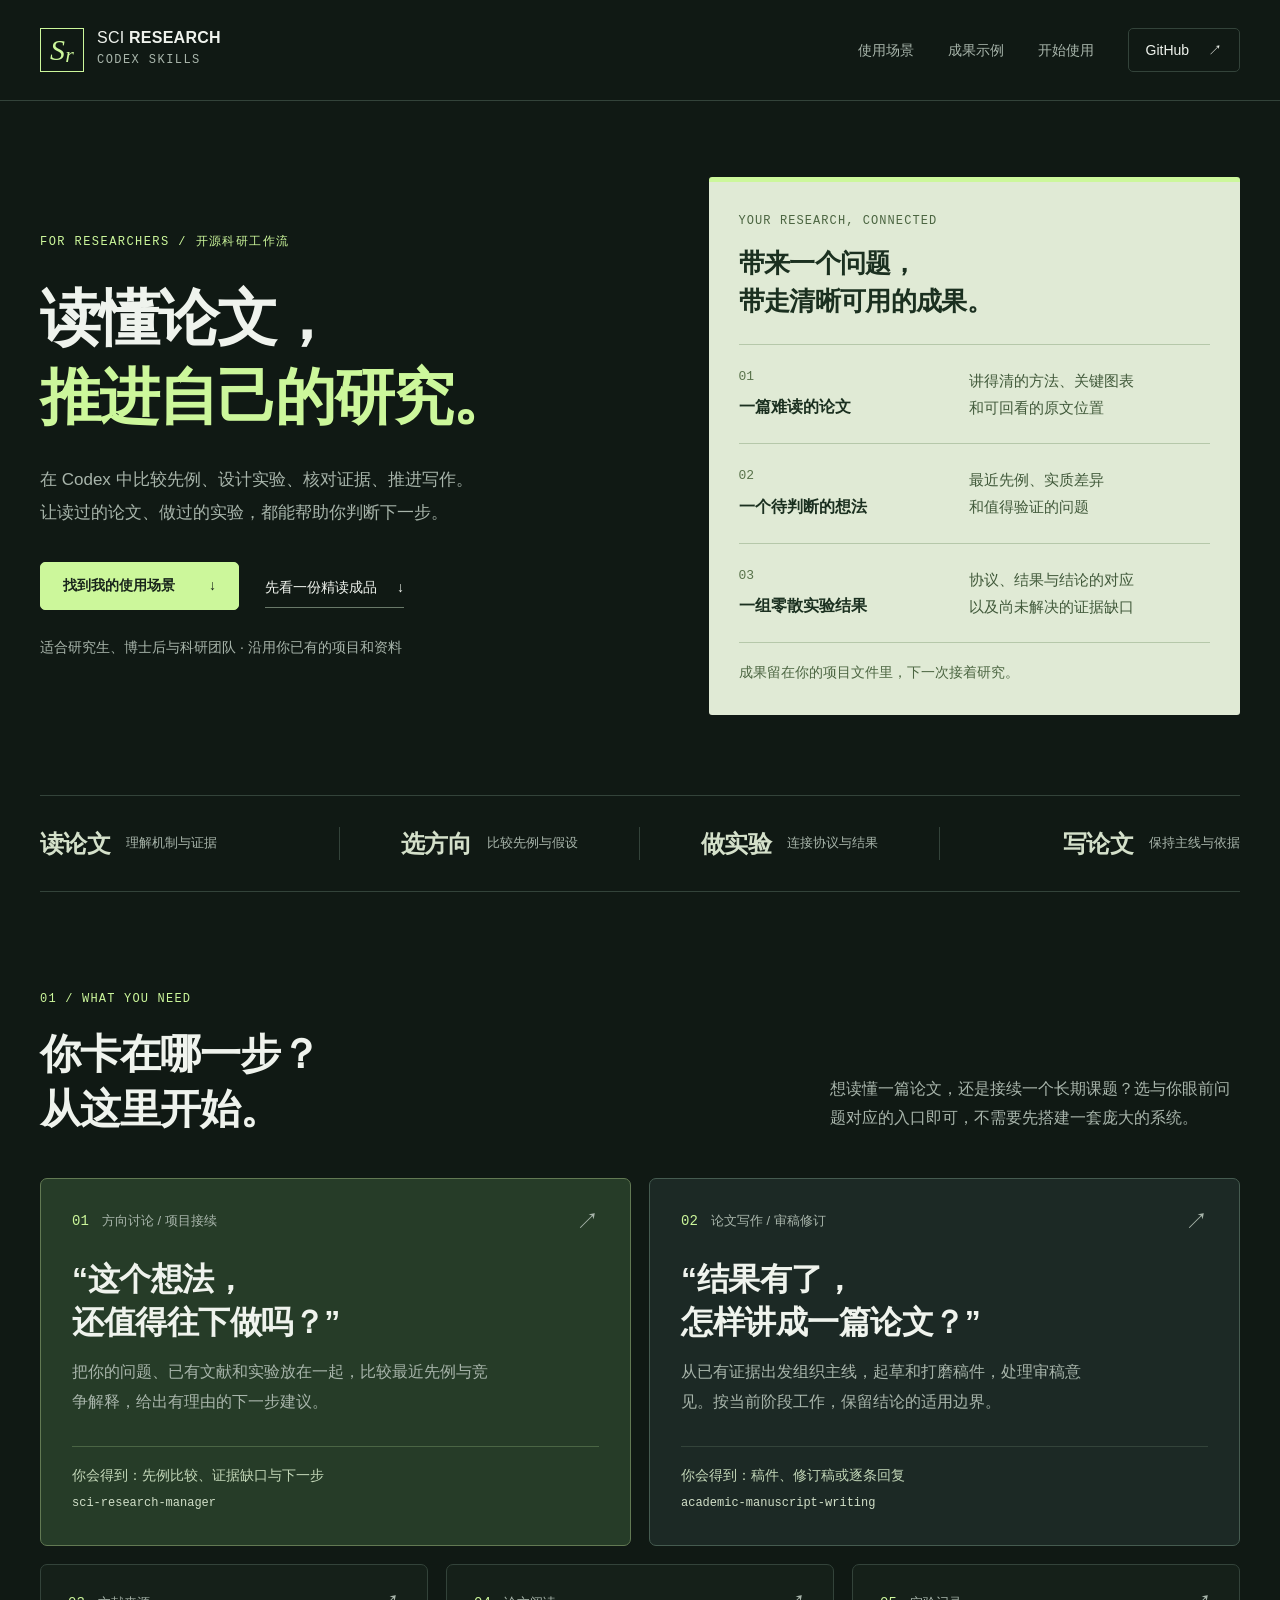
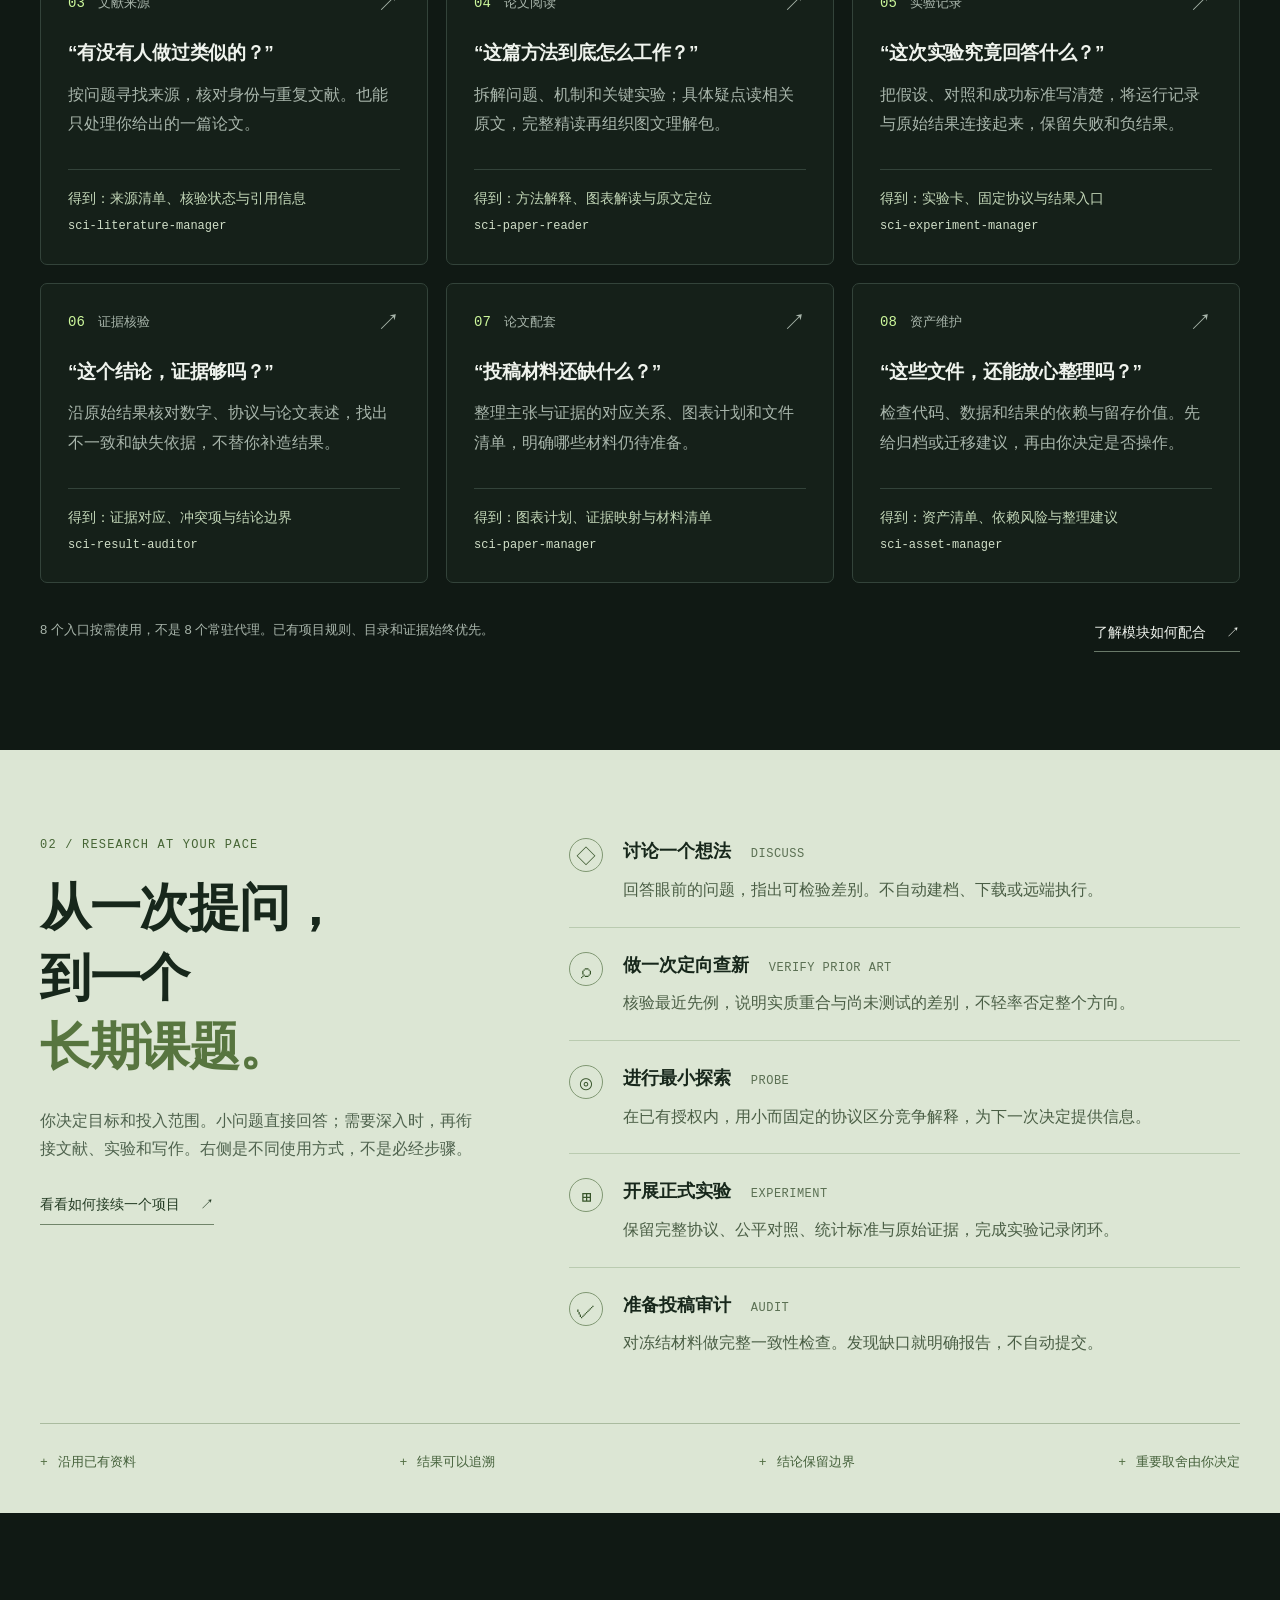
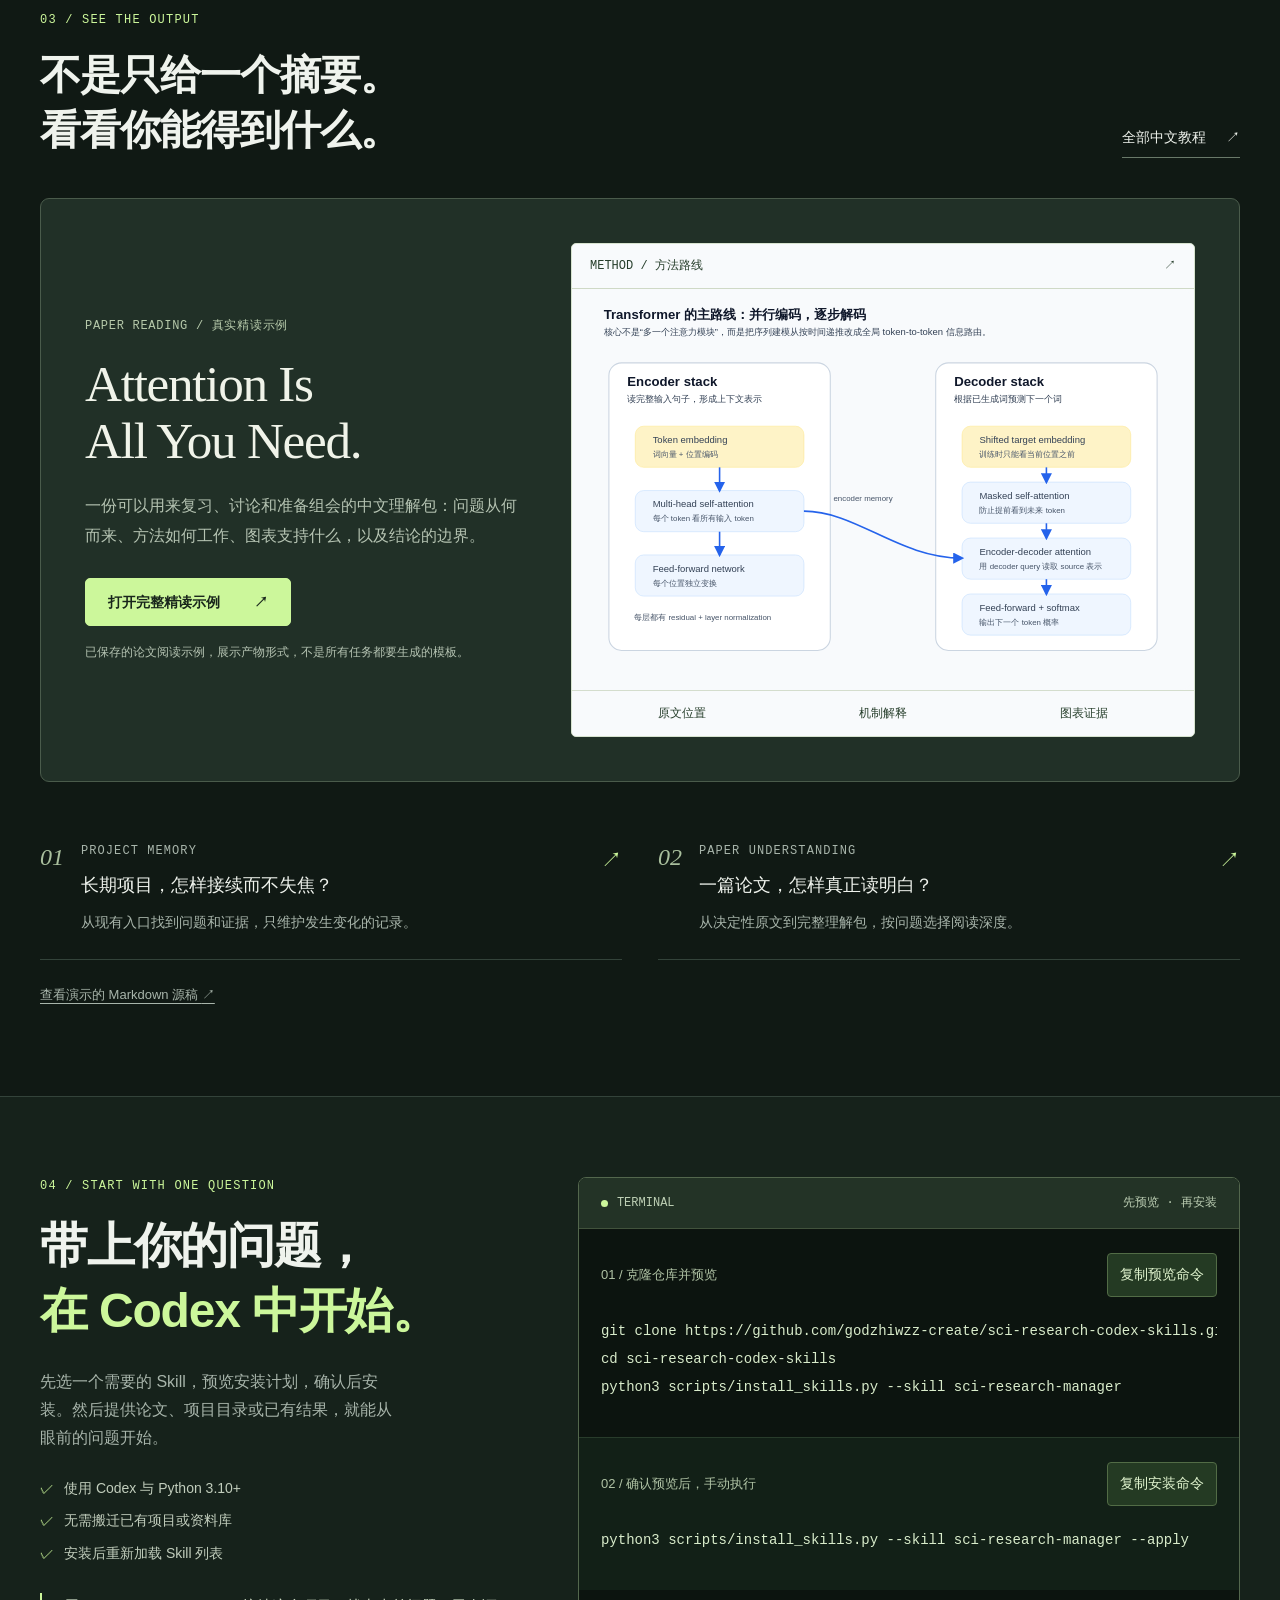
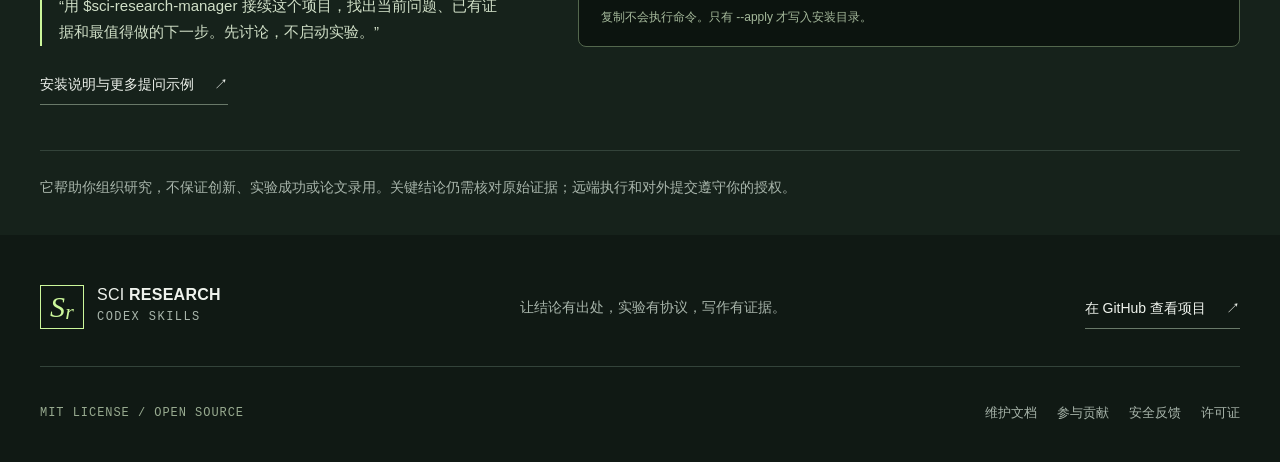
==== commit f1c56c71: "Focus project homepage on researcher needs and outcomes" ====
--- a/docs/index.html
+++ b/docs/index.html
@@ -3,14 +3,14 @@
 <head>
   <meta charset="utf-8">
   <meta name="viewport" content="width=device-width, initial-scale=1">
-  <meta name="description" content="8 个通用科研 Codex Skills：按任务选择文献查新、论文阅读、实验记录、证据审计与阶段化写作。提供安装入口、中文教程和公开演示。">
+  <meta name="description" content="为研究生、博士后与科研团队准备的开源科研工作流。在 Codex 中读懂论文、比较研究方向、梳理实验与证据、推进论文写作，从一个具体问题开始使用。">
   <link rel="canonical" href="https://godzhiwzz-create.github.io/sci-research-codex-skills/">
   <meta property="og:type" content="website">
-  <meta property="og:title" content="SCI Research Codex Skills｜通用科研工作流">
-  <meta property="og:description" content="从一个论文问题到长期科研项目：按需加载、证据可追溯、流程有边界。">
+  <meta property="og:title" content="SCI Research｜读懂论文，推进研究">
+  <meta property="og:description" content="读论文、选方向、做实验、写论文：把零散信息变成可追溯、可接续的研究成果。">
   <meta property="og:url" content="https://godzhiwzz-create.github.io/sci-research-codex-skills/">
   <meta name="theme-color" content="#101914">
-  <title>SCI Research Codex Skills｜通用科研工作流</title>
+  <title>SCI Research｜读懂论文，推进研究</title>
   <link rel="stylesheet" href="assets/site.css">
 </head>
 <body id="top">
@@ -18,97 +18,97 @@
   <header class="site-header">
     <div class="wrap header-inner">
       <a class="brand" href="#top" aria-label="SCI Research 首页"><span class="brand-mark" aria-hidden="true">S<span>r</span></span><span>SCI <strong>RESEARCH</strong><small>CODEX SKILLS</small></span></a>
-      <nav aria-label="主要导航"><a href="#choose">模块</a><a href="#workflow">工作流</a><a href="#learn">教程</a><a class="nav-repo" href="https://github.com/godzhiwzz-create/sci-research-codex-skills">GitHub <span aria-hidden="true">↗</span></a></nav>
+      <nav aria-label="主要导航"><a href="#choose">使用场景</a><a href="#learn">成果示例</a><a href="#install">开始使用</a><a class="nav-repo" href="https://github.com/godzhiwzz-create/sci-research-codex-skills">GitHub <span aria-hidden="true">↗</span></a></nav>
     </div>
   </header>
   <div class="hero">
     <div class="wrap hero-grid">
       <div class="hero-copy">
-        <p class="eyebrow"><span class="status-dot" aria-hidden="true"></span> OPEN-SOURCE RESEARCH TOOLKIT</p>
-        <h1>让科研进展，<br><span>有据可循。</span></h1>
-        <p class="hero-description">从读懂一篇论文，到接续一个长期项目。<br>把文献、实验、证据与写作，放回各自清晰的位置。</p>
+        <p class="eyebrow">FOR RESEARCHERS / 开源科研工作流</p>
+        <h1>读懂论文，<br><span>推进自己的研究。</span></h1>
+        <p class="hero-description">在 Codex 中比较先例、设计实验、核对证据、推进写作。<br>让读过的论文、做过的实验，都能帮助你判断下一步。</p>
         <div class="actions">
-          <a class="button primary" href="#install">开始使用 <span aria-hidden="true">↓</span></a>
-          <a class="text-link" href="#choose">找到需要的 Skill <span aria-hidden="true">↓</span></a>
+          <a class="button primary" href="#choose">找到我的使用场景 <span aria-hidden="true">↓</span></a>
+          <a class="text-link" href="#learn">先看一份精读成品 <span aria-hidden="true">↓</span></a>
         </div>
-        <p class="version-note">稳定版 <a href="https://github.com/godzhiwzz-create/sci-research-codex-skills/releases/tag/v2.0.0">v2.0.0</a><span aria-hidden="true"> / </span> 本页展示 main 的当前工作流。</p>
+        <p class="audience-note">适合研究生、博士后与科研团队 · 沿用你已有的项目和资料</p>
       </div>
-      <figure class="workspace-map" aria-labelledby="map-title" aria-describedby="map-note">
-        <div class="map-header"><span id="map-title">RESEARCH WORKSPACE</span><span class="map-caption">职责示意</span></div>
-        <div class="map-sources"><span>论文与来源</span><span>原始结果</span><span>固定协议</span></div>
-        <div class="map-connector" aria-hidden="true">↓</div>
-        <div class="map-owner"><div class="owner-symbol" aria-hidden="true">R</div><div><span class="mono-label">RESEARCH OWNER</span><strong>研究状态与证据</strong></div><span class="owner-index">01</span></div>
-        <div class="map-handoff"><span aria-hidden="true">↓</span> 已核验证据 · 明确适用边界</div>
-        <div class="map-owner writing"><div class="owner-symbol" aria-hidden="true">W</div><div><span class="mono-label">MANUSCRIPT OWNER</span><strong>稿件阶段与主线</strong></div><span class="owner-index">02</span></div>
-        <figcaption id="map-note">负责人是一种职责，不是额外代理。<br>只有需要集成时才交接，不是每次必走的流水线。</figcaption>
-      </figure>
+      <aside class="research-desk" aria-labelledby="desk-title">
+        <div class="desk-header"><span class="mono-label">YOUR RESEARCH, CONNECTED</span><h2 id="desk-title">带来一个问题，<br>带走清晰可用的成果。</h2></div>
+        <dl class="outcome-list">
+          <div><dt><span>01</span> 一篇难读的论文</dt><dd>讲得清的方法、关键图表<br>和可回看的原文位置</dd></div>
+          <div><dt><span>02</span> 一个待判断的想法</dt><dd>最近先例、实质差异<br>和值得验证的问题</dd></div>
+          <div><dt><span>03</span> 一组零散实验结果</dt><dd>协议、结果与结论的对应<br>以及尚未解决的证据缺口</dd></div>
+        </dl>
+        <p class="desk-note">成果留在你的项目文件里，下一次接着研究。</p>
+      </aside>
     </div>
-    <div class="wrap facts-row" aria-label="项目概览">
-      <div><strong>08</strong><span>按需选择的 Skill</span></div>
-      <div><strong>02</strong><span>清晰的职责边界</span></div>
-      <div><strong>07</strong><span>稿件生命周期阶段</span></div>
-      <div><strong>MIT</strong><span>开放使用与改进</span></div>
+    <div class="wrap facts-row" aria-label="适用研究环节">
+      <div><strong>读论文</strong><span>理解机制与证据</span></div>
+      <div><strong>选方向</strong><span>比较先例与假设</span></div>
+      <div><strong>做实验</strong><span>连接协议与结果</span></div>
+      <div><strong>写论文</strong><span>保持主线与依据</span></div>
     </div>
   </div>
 
   <main id="main" tabindex="-1">
     <section class="section wrap" id="choose" aria-labelledby="choose-title">
       <div class="section-heading">
-        <div><p class="section-label">01 / THE TOOLKIT</p><h2 id="choose-title">一个具体问题，<br>一个清晰入口。</h2></div>
-        <p class="section-intro">不必同时调用全部 8 个 Skill。研究状态与稿件写作分开负责，其余模块按任务进入；已有项目规则和目录结构始终优先。</p>
+        <div><p class="section-label">01 / WHAT YOU NEED</p><h2 id="choose-title">你卡在哪一步？<br>从这里开始。</h2></div>
+        <p class="section-intro">想读懂一篇论文，还是接续一个长期课题？选与你眼前问题对应的入口即可，不需要先搭建一套庞大的系统。</p>
       </div>
       <div class="owner-grid">
         <a class="skill-card owner-card research-card" href="https://github.com/godzhiwzz-create/sci-research-codex-skills/tree/main/skills/sci-research-manager">
-          <div class="card-topline"><span class="skill-number">01</span><span>研究状态负责人</span><span class="card-arrow" aria-hidden="true">↗</span></div>
-          <h3>接续项目，<br>判断下一步。</h3>
-          <p>找回当前问题、证据与缺口。先核验最近先例，再决定是否投入；讨论不自动变成实验。</p>
-          <div class="card-bottom"><code>sci-research-manager</code><span class="output-label">State &amp; evidence</span></div>
+          <div class="card-topline"><span class="skill-number">01</span><span>方向讨论 / 项目接续</span><span class="card-arrow" aria-hidden="true">↗</span></div>
+          <h3>“这个想法，<br>还值得往下做吗？”</h3>
+          <p>把你的问题、已有文献和实验放在一起，比较最近先例与竞争解释，给出有理由的下一步建议。</p>
+          <div class="card-bottom"><span class="output-label">你会得到：先例比较、证据缺口与下一步</span><code>sci-research-manager</code></div>
         </a>
         <a class="skill-card owner-card manuscript-card" href="https://github.com/godzhiwzz-create/sci-research-codex-skills/tree/main/skills/academic-manuscript-writing">
-          <div class="card-topline"><span class="skill-number">02</span><span>稿件生命周期负责人</span><span class="card-arrow" aria-hidden="true">↗</span></div>
-          <h3>保持主线，<br>写到恰当的深度。</h3>
-          <p>从初稿、打磨到修订与校样。局部改稿不触发全稿重审，文字变强不等于证据升级。</p>
-          <div class="card-bottom"><code>academic-manuscript-writing</code><span class="output-label">Manuscript &amp; mainline</span></div>
+          <div class="card-topline"><span class="skill-number">02</span><span>论文写作 / 审稿修订</span><span class="card-arrow" aria-hidden="true">↗</span></div>
+          <h3>“结果有了，<br>怎样讲成一篇论文？”</h3>
+          <p>从已有证据出发组织主线，起草和打磨稿件，处理审稿意见。按当前阶段工作，保留结论的适用边界。</p>
+          <div class="card-bottom"><span class="output-label">你会得到：稿件、修订稿或逐条回复</span><code>academic-manuscript-writing</code></div>
         </a>
       </div>
       <div class="specialist-grid">
         <a class="skill-card" href="https://github.com/godzhiwzz-create/sci-research-codex-skills/tree/main/skills/sci-literature-manager">
           <div class="card-topline"><span class="skill-number">03</span><span>文献来源</span><span class="card-arrow" aria-hidden="true">↗</span></div>
-          <h3>查新，也能只入库一篇。</h3><p>验证身份与版本、去重、增量登记。围绕具体疑点检索，不重启全领域搜索。</p>
-          <div class="card-bottom"><code>sci-literature-manager</code><span class="output-label">Source packet</span></div>
+          <h3>“有没有人做过类似的？”</h3><p>按问题寻找来源，核对身份与重复文献。也能只处理你给出的一篇论文。</p>
+          <div class="card-bottom"><span class="output-label">得到：来源清单、核验状态与引用信息</span><code>sci-literature-manager</code></div>
         </a>
         <a class="skill-card" href="https://github.com/godzhiwzz-create/sci-research-codex-skills/tree/main/skills/sci-paper-reader">
           <div class="card-topline"><span class="skill-number">04</span><span>论文阅读</span><span class="card-arrow" aria-hidden="true">↗</span></div>
-          <h3>把机制和证据读明白。</h3><p>小问题直达原文；完整精读再生成理解包、方法图与图表说明。</p>
-          <div class="card-bottom"><code>sci-paper-reader</code><span class="output-label">Reading handback</span></div>
+          <h3>“这篇方法到底怎么工作？”</h3><p>拆解问题、机制和关键实验；具体疑点读相关原文，完整精读再组织图文理解包。</p>
+          <div class="card-bottom"><span class="output-label">得到：方法解释、图表解读与原文定位</span><code>sci-paper-reader</code></div>
         </a>
         <a class="skill-card" href="https://github.com/godzhiwzz-create/sci-research-codex-skills/tree/main/skills/sci-experiment-manager">
           <div class="card-topline"><span class="skill-number">05</span><span>实验记录</span><span class="card-arrow" aria-hidden="true">↗</span></div>
-          <h3>让一次实验真正闭环。</h3><p>固定协议，链接原始结果，维护实验卡与索引。只执行已授权的工作。</p>
-          <div class="card-bottom"><code>sci-experiment-manager</code><span class="output-label">Experiment card</span></div>
+          <h3>“这次实验究竟回答什么？”</h3><p>把假设、对照和成功标准写清楚，将运行记录与原始结果连接起来，保留失败和负结果。</p>
+          <div class="card-bottom"><span class="output-label">得到：实验卡、固定协议与结果入口</span><code>sci-experiment-manager</code></div>
         </a>
         <a class="skill-card" href="https://github.com/godzhiwzz-create/sci-research-codex-skills/tree/main/skills/sci-result-auditor">
           <div class="card-topline"><span class="skill-number">06</span><span>证据核验</span><span class="card-arrow" aria-hidden="true">↗</span></div>
-          <h3>让每个数字经得起追问。</h3><p>回到原始结果和协议核对冲突。只读审计，明确支持什么、不支持什么。</p>
-          <div class="card-bottom"><code>sci-result-auditor</code><span class="output-label">Audit findings</span></div>
+          <h3>“这个结论，证据够吗？”</h3><p>沿原始结果核对数字、协议与论文表述，找出不一致和缺失依据，不替你补造结果。</p>
+          <div class="card-bottom"><span class="output-label">得到：证据对应、冲突项与结论边界</span><code>sci-result-auditor</code></div>
         </a>
         <a class="skill-card" href="https://github.com/godzhiwzz-create/sci-research-codex-skills/tree/main/skills/sci-paper-manager">
           <div class="card-topline"><span class="skill-number">07</span><span>论文配套</span><span class="card-arrow" aria-hidden="true">↗</span></div>
-          <h3>把稿件和交付物对齐。</h3><p>维护 claim map、图表计划、要求缓存与文件清单，不擅自改写论文主线。</p>
-          <div class="card-bottom"><code>sci-paper-manager</code><span class="output-label">Paper artifacts</span></div>
+          <h3>“投稿材料还缺什么？”</h3><p>整理主张与证据的对应关系、图表计划和文件清单，明确哪些材料仍待准备。</p>
+          <div class="card-bottom"><span class="output-label">得到：图表计划、证据映射与材料清单</span><code>sci-paper-manager</code></div>
         </a>
         <a class="skill-card" href="https://github.com/godzhiwzz-create/sci-research-codex-skills/tree/main/skills/sci-asset-manager">
           <div class="card-topline"><span class="skill-number">08</span><span>资产维护</span><span class="card-arrow" aria-hidden="true">↗</span></div>
-          <h3>整理文件，也守住证据。</h3><p>检查留存、归档和迁移风险。保留来源与时间，未经授权不移动或删除。</p>
-          <div class="card-bottom"><code>sci-asset-manager</code><span class="output-label">Asset review</span></div>
+          <h3>“这些文件，还能放心整理吗？”</h3><p>检查代码、数据和结果的依赖与留存价值。先给归档或迁移建议，再由你决定是否操作。</p>
+          <div class="card-bottom"><span class="output-label">得到：资产清单、依赖风险与整理建议</span><code>sci-asset-manager</code></div>
         </a>
       </div>
-      <div class="section-footnote"><span>专门模块可以直接完成窄任务，只有状态或主线需要集成时才交接。</span><a class="text-link" href="https://github.com/godzhiwzz-create/sci-research-codex-skills/blob/main/docs/architecture-v2.md">完整职责边界 <span aria-hidden="true">↗</span></a></div>
+      <div class="section-footnote"><span>8 个入口按需使用，不是 8 个常驻代理。已有项目规则、目录和证据始终优先。</span><a class="text-link" href="https://github.com/godzhiwzz-create/sci-research-codex-skills/blob/main/docs/architecture-v2.md">了解模块如何配合 <span aria-hidden="true">↗</span></a></div>
     </section>
 
     <section class="workflow-section" id="workflow" aria-labelledby="workflow-title">
       <div class="wrap workflow-layout">
-        <div class="workflow-copy"><p class="section-label">02 / RIGHT-SIZED RIGOR</p><h2 id="workflow-title">严谨，<br>不等于每一步<br><span>都很重。</span></h2><p>需要多深，就进入多深。<br>这是五种任务强度，不是五步必经流程。</p><a class="text-link" href="https://github.com/godzhiwzz-create/sci-research-codex-skills/blob/main/docs/tutorials/project-management.md">了解按需工作流 <span aria-hidden="true">↗</span></a></div>
+        <div class="workflow-copy"><p class="section-label">02 / RESEARCH AT YOUR PACE</p><h2 id="workflow-title">从一次提问，<br>到一个<br><span>长期课题。</span></h2><p>你决定目标和投入范围。小问题直接回答；需要深入时，再衔接文献、实验和写作。右侧是不同使用方式，不是必经步骤。</p><a class="text-link" href="https://github.com/godzhiwzz-create/sci-research-codex-skills/blob/main/docs/tutorials/project-management.md">看看如何接续一个项目 <span aria-hidden="true">↗</span></a></div>
         <div class="workflow-list">
           <article><span class="workflow-marker" aria-hidden="true">◇</span><div><h3>讨论一个想法 <small>DISCUSS</small></h3><p>回答眼前的问题，指出可检验差别。不自动建档、下载或远端执行。</p></div></article>
           <article><span class="workflow-marker" aria-hidden="true">⌕</span><div><h3>做一次定向查新 <small>VERIFY PRIOR ART</small></h3><p>核验最近先例，说明实质重合与尚未测试的差别，不轻率否定整个方向。</p></div></article>
@@ -117,13 +117,13 @@
           <article><span class="workflow-marker" aria-hidden="true">✓</span><div><h3>准备投稿审计 <small>AUDIT</small></h3><p>对冻结材料做完整一致性检查。发现缺口就明确报告，不自动提交。</p></div></article>
         </div>
       </div>
-      <div class="wrap principles"><span>复用未变上下文</span><span>记录按事件更新</span><span>原始证据优先</span><span>保留有效负结果</span></div>
+      <div class="wrap principles"><span>沿用已有资料</span><span>结果可以追溯</span><span>结论保留边界</span><span>重要取舍由你决定</span></div>
     </section>
 
     <section class="section wrap learning-section" id="learn" aria-labelledby="learn-title">
-      <div class="section-heading"><div><p class="section-label">03 / SEE IT IN PRACTICE</p><h2 id="learn-title">不只读规则，<br>也看看成品。</h2></div><a class="text-link" href="tutorials/">全部中文教程 <span aria-hidden="true">↗</span></a></div>
+      <div class="section-heading"><div><p class="section-label">03 / SEE THE OUTPUT</p><h2 id="learn-title">不是只给一个摘要。<br>看看你能得到什么。</h2></div><a class="text-link" href="tutorials/">全部中文教程 <span aria-hidden="true">↗</span></a></div>
       <article class="demo-feature">
-        <div class="demo-copy"><p class="demo-kicker">PAPER READING / 公开演示</p><h3>Attention Is<br>All You Need.</h3><p>从问题、方法到关键图表和证据边界。看看一篇论文如何变成可以向别人讲清楚的中文理解包。</p><a class="button primary" href="tutorials/examples/attention-is-all-you-need/">打开精读演示 <span aria-hidden="true">↗</span></a><p class="demo-note">v2.0.0 历史演示，不作为当前项目状态模板。</p></div>
+        <div class="demo-copy"><p class="demo-kicker">PAPER READING / 真实精读示例</p><h3>Attention Is<br>All You Need.</h3><p>一份可以用来复习、讨论和准备组会的中文理解包：问题从何而来、方法如何工作、图表支持什么，以及结论的边界。</p><a class="button primary" href="tutorials/examples/attention-is-all-you-need/">打开完整精读示例 <span aria-hidden="true">↗</span></a><p class="demo-note">已保存的论文阅读示例，展示产物形式，不是所有任务都要生成的模板。</p></div>
         <a class="demo-preview" href="tutorials/examples/attention-is-all-you-need/" aria-label="查看 Attention Is All You Need 的完整精读演示">
           <div class="preview-heading"><span>METHOD / 方法路线</span><span aria-hidden="true">↗</span></div>
           <img src="tutorials/examples/attention-is-all-you-need/assets/transformer_flow.svg" width="1180" height="760" loading="lazy" alt="精读演示中的 Transformer 编码器与解码器方法路线图">
@@ -139,9 +139,9 @@
 
     <section class="install-section" id="install" aria-labelledby="install-title">
       <div class="wrap install-grid">
-        <div><p class="section-label">04 / GET STARTED</p><h2 id="install-title">先预览，<br><span>再安装。</span></h2><p class="install-description">从一个需要的 Skill 开始。安装器默认只展示计划，不改文件；已有安装不同会先停止，显式升级才会备份并替换。</p><ul class="install-facts"><li>Python 3.10+，无第三方依赖</li><li>支持选择安装与整个旧目录备份</li><li>安装后重新加载 Codex Skill 列表</li></ul><a class="text-link" href="https://github.com/godzhiwzz-create/sci-research-codex-skills#安装">完整安装与升级说明 <span aria-hidden="true">↗</span></a></div>
+        <div><p class="section-label">04 / START WITH ONE QUESTION</p><h2 id="install-title">带上你的问题，<br><span>在 Codex 中开始。</span></h2><p class="install-description">先选一个需要的 Skill，预览安装计划，确认后安装。然后提供论文、项目目录或已有结果，就能从眼前的问题开始。</p><ul class="install-facts"><li>使用 Codex 与 Python 3.10+</li><li>无需搬迁已有项目或资料库</li><li>安装后重新加载 Skill 列表</li></ul><blockquote class="starter-prompt">“用 $sci-research-manager 接续这个项目，找出当前问题、已有证据和最值得做的下一步。先讨论，不启动实验。”</blockquote><a class="text-link" href="https://github.com/godzhiwzz-create/sci-research-codex-skills#安装">安装说明与更多提问示例 <span aria-hidden="true">↗</span></a></div>
         <div class="terminal">
-          <div class="terminal-header"><span><span class="terminal-dot" aria-hidden="true"></span> TERMINAL</span><span>main · 安全安装器</span></div>
+          <div class="terminal-header"><span><span class="terminal-dot" aria-hidden="true"></span> TERMINAL</span><span>先预览 · 再安装</span></div>
           <div class="command-block"><div class="command-label"><span>01 / 克隆仓库并预览</span><button class="copy-button" type="button" data-copy="preview-command" hidden>复制预览命令</button></div><pre tabindex="0" aria-label="克隆仓库并预览单个 Skill 安装的命令"><code id="preview-command">git clone https://github.com/godzhiwzz-create/sci-research-codex-skills.git
 cd sci-research-codex-skills
 python3 scripts/install_skills.py --skill sci-research-manager</code></pre></div>
@@ -150,18 +150,13 @@
           <noscript><p class="copy-status">可以直接选择并手动复制上面的命令。</p></noscript>
         </div>
       </div>
-      <div class="wrap release-strip">
-        <div><span class="release-dot" aria-hidden="true"></span><strong>v2.0.0</strong><span>稳定快照</span><a href="https://github.com/godzhiwzz-create/sci-research-codex-skills/releases/tag/v2.0.0">查看 Release ↗</a></div>
-        <div><strong>main</strong><span>包含本页按需工作流与安全安装器，尚未形成新 Release</span><a href="https://github.com/godzhiwzz-create/sci-research-codex-skills/blob/main/CHANGELOG.md">查看变化 ↗</a></div>
-      </div>
-      <p class="wrap measured-note">减少重复流程，不减少关键核验。研究 token 或额度节省尚未通过可比真实任务量化。</p>
+      <p class="wrap research-boundary">它帮助你组织研究，不保证创新、实验成功或论文录用。关键结论仍需核对原始证据；远端执行和对外提交遵守你的授权。</p>
     </section>
   </main>
 
   <footer class="site-footer">
     <div class="wrap footer-main"><a class="brand" href="#top"><span class="brand-mark" aria-hidden="true">S<span>r</span></span><span>SCI <strong>RESEARCH</strong><small>CODEX SKILLS</small></span></a><p>让结论有出处，实验有协议，写作有证据。</p><a class="text-link" href="https://github.com/godzhiwzz-create/sci-research-codex-skills">在 GitHub 查看项目 <span aria-hidden="true">↗</span></a></div>
-    <div class="wrap footer-bottom"><span>MIT LICENSE / OPEN SOURCE</span><nav aria-label="项目与维护"><a href="https://github.com/godzhiwzz-create/sci-research-codex-skills/blob/main/MAINTENANCE.md">维护流程</a><a href="https://github.com/godzhiwzz-create/sci-research-codex-skills/blob/main/CONTRIBUTING.md">参与贡献</a><a href="https://github.com/godzhiwzz-create/sci-research-codex-skills/blob/main/SECURITY.md">安全反馈</a><a href="https://github.com/godzhiwzz-create/sci-research-codex-skills/blob/main/LICENSE">许可证</a><a href="https://github.com/godzhiwzz-create/sci-research-codex-skills/releases/tag/v1.0.0">v1 历史基线</a></nav></div>
-    <p class="wrap footer-version">Last updated: 2026-09-09 · stable v2.0.0 · main may include Unreleased changes.</p>
+    <div class="wrap footer-bottom"><span>MIT LICENSE / OPEN SOURCE</span><nav aria-label="项目与维护"><a href="https://github.com/godzhiwzz-create/sci-research-codex-skills/blob/main/MAINTENANCE.md">维护文档</a><a href="https://github.com/godzhiwzz-create/sci-research-codex-skills/blob/main/CONTRIBUTING.md">参与贡献</a><a href="https://github.com/godzhiwzz-create/sci-research-codex-skills/blob/main/SECURITY.md">安全反馈</a><a href="https://github.com/godzhiwzz-create/sci-research-codex-skills/blob/main/LICENSE">许可证</a></nav></div>
   </footer>
   <script src="assets/site.js" defer></script>
 </body>
--- a/docs/assets/site.css
+++ b/docs/assets/site.css
@@ -12,7 +12,7 @@
   --bg: #101914;
   --mono: "SFMono-Regular", Consolas, "Liberation Mono", monospace;
 }
-html { scroll-behavior: smooth; scroll-padding-top: 2rem; }
+html { scroll-padding-top: 2rem; }
 body { margin: 0; color: var(--ink); background: var(--bg); font: 1rem/1.75 -apple-system, BlinkMacSystemFont, "Segoe UI", "PingFang SC", "Microsoft YaHei", sans-serif; }
 * { box-sizing: border-box; }
 a { color: inherit; text-decoration: none; }
@@ -37,8 +37,7 @@
 .hero { padding: 76px 0 0; background: var(--bg); color: var(--ink); }
 .hero-grid { display: grid; grid-template-columns: 1.13fr 1fr; gap: 68px; align-items: center; }
 .eyebrow { display: flex; align-items: center; gap: 10px; margin: 0 0 27px; color: var(--accent); font: .75rem/1.5 var(--mono); letter-spacing: .12em; }
-.status-dot { flex-shrink: 0; width: 7px; height: 7px; border-radius: 50%; background: var(--accent); }
-h1 { font-size: clamp(3rem, 5.3vw, 4.75rem); line-height: 1.22; letter-spacing: -.035em; font-weight: 650; margin: 0; }
+h1 { font-size: clamp(2.6rem, 4.8vw, 4.15rem); line-height: 1.3; letter-spacing: -.035em; font-weight: 650; margin: 0; }
 h1 span { color: var(--accent); }
 .hero-description { margin: 26px 0 0; color: var(--muted); font-size: 1.0625rem; line-height: 1.95; }
 .actions { display: flex; flex-wrap: wrap; gap: 26px; align-items: center; margin-top: 32px; }
@@ -48,57 +47,57 @@
 .button.primary:hover { background: #e1ffbf; }
 .text-link { display: inline-flex; align-items: center; justify-content: space-between; gap: 20px; font-size: .875rem; border-bottom: 1px solid #697969; padding: 10px 0 6px; min-height: 44px; }
 .text-link:hover { color: var(--accent); border-color: var(--accent); }
-.version-note { margin: 24px 0 0; color: var(--muted); font-size: .8125rem; }
-.version-note a { color: var(--ink); text-decoration: underline; text-underline-offset: 3px; }
-.version-note span { padding-inline: 8px; color: #758778; }
-.workspace-map { position: relative; margin: 0; padding: 24px; border: 1px solid #405043; border-radius: 12px; background: linear-gradient(135deg, #202e23, #16221b); box-shadow: 14px 14px 0 -1px var(--bg), 14px 14px 0 0 #29382d; }
-.map-header { display: flex; justify-content: space-between; align-items: center; gap: 12px; padding-bottom: 22px; font: .75rem/1.4 var(--mono); letter-spacing: .045em; color: #c2cec3; }
-.map-caption { font-family: inherit; font-size: .75rem; line-height: 1.5; color: var(--muted); }
-.map-sources { display: grid; grid-template-columns: repeat(3, 1fr); gap: 8px; }
-.map-sources span { border: 1px solid #46574a; border-radius: 4px; color: #c2cec3; padding: 10px 3px; text-align: center; font-size: .8125rem; }
-.map-connector { height: 34px; text-align: center; color: #88a07e; font-size: 20px; }
-.map-owner { display: flex; align-items: center; gap: 13px; padding: 18px; background: #ccf79b; color: #17251b; border: 1px solid #ddffb6; border-radius: 6px; }
-.owner-symbol { display: grid; place-items: center; width: 40px; height: 40px; flex-shrink: 0; border: 1px solid #6a844d; border-radius: 5px; font: italic 27px/1 Georgia, serif; }
+.audience-note { margin: 25px 0 0; color: var(--muted); font-size: .875rem; }
+.research-desk { min-width: 0; padding: 30px; background: #e0ead5; color: #1b3020; border-top: 5px solid var(--accent); border-radius: 3px; }
+.desk-header { padding-bottom: 23px; }
+.desk-header .mono-label { color: #4b6541; }
+.desk-header h2 { margin: 14px 0 0; font-size: 1.625rem; line-height: 1.45; }
+.outcome-list { margin: 0; }
+.outcome-list > div { display: grid; grid-template-columns: 1fr 1.15fr; gap: 20px; padding: 22px 0; border-top: 1px solid #b6c8aa; }
+.outcome-list dt { font-size: 1rem; font-weight: 600; }
+.outcome-list dt span { display: block; margin-bottom: 7px; color: #59734b; font: .8125rem/1.5 var(--mono); }
+.outcome-list dd { margin: 0; align-self: center; color: #40593a; font-size: .9375rem; line-height: 1.8; }
+.desk-note { border-top: 1px solid #b6c8aa; margin: 0; padding-top: 17px; color: #4b6541; font-size: .875rem; }
 .mono-label { display: block; font: .75rem/1.6 var(--mono); letter-spacing: .09em; }
-.map-owner strong { font-size: 1.0625rem; font-weight: 600; }
-.owner-index { margin-left: auto; align-self: start; font: .75rem/1.5 var(--mono); opacity: .75; }
-.map-handoff { display: flex; align-items: center; justify-content: center; gap: 10px; min-height: 43px; color: #aebcad; font-size: .75rem; }
-.map-handoff span { font-size: 20px; }
-.map-owner.writing { background: #2b3c30; color: #e8efdf; border-color: #5e7658; }
-.writing .owner-symbol { color: var(--accent); border-color: #77936a; }
-.workspace-map figcaption { margin-top: 20px; color: var(--muted); font-size: .75rem; line-height: 1.75; }
 .facts-row { display: grid; grid-template-columns: repeat(4, 1fr); padding-block: 31px; margin-top: 80px; border-top: 1px solid var(--line); border-bottom: 1px solid var(--line); }
 .facts-row > div { display: flex; align-items: center; justify-content: center; gap: 16px; border-right: 1px solid var(--line); }
 .facts-row > div:first-child { justify-content: start; }
 .facts-row > div:last-child { border: 0; justify-content: end; }
-.facts-row strong { font: 2.5rem/1.1 Georgia, serif; letter-spacing: -.03em; color: #d4e0ca; }
+.facts-row strong { font-size: 1.5rem; font-weight: 600; line-height: 1.4; letter-spacing: -.03em; color: #d4e0ca; }
 .facts-row span { font-size: .8125rem; color: var(--muted); }
 @media (max-width: 1020px) {
   .wrap { width: calc(100% - 48px); }
   .hero-grid { gap: 32px; }
-  h1 { font-size: 3.5rem; }
-  .workspace-map { padding: 19px; }
+  h1 { font-size: clamp(2.2rem, 4.7vw, 3rem); }
+  .research-desk { padding: 24px; }
   .facts-row > div { flex-direction: column; align-items: start; gap: 8px; padding-left: 26px; }
   .facts-row > div:first-child { padding-left: 0; }
 }
 @media (max-width: 760px) {
   html { scroll-padding-top: 2rem; }
   .header-inner { flex-wrap: wrap; gap: 8px; padding-block: 18px; min-height: 88px; }
-  nav { gap: 22px; flex-wrap: wrap; }
+  nav { gap: 12px; flex-wrap: wrap; }
+  .site-header nav { width: 100%; justify-content: space-between; gap: 8px; font-size: .75rem; }
+  .site-header .nav-repo { padding: 9px; }
+  .site-header .nav-repo span { margin-left: 6px; }
   .hero { padding-top: 48px; }
   .hero-grid { grid-template-columns: 1fr; gap: 42px; }
-  h1 { font-size: clamp(2.65rem, 8.8vw, 4rem); }
+  h1 { font-size: clamp(2rem, 8.5vw, 3.5rem); }
   .hero-description { font-size: 1rem; }
-  .workspace-map { margin-right: 10px; }
+  .outcome-list > div { gap: 15px; }
   .facts-row { margin-top: 54px; grid-template-columns: 1fr 1fr; row-gap: 25px; }
   .facts-row > div:nth-child(odd) { padding-left: 0; }
   .facts-row > div:nth-child(even) { border-right: 0; }
-  .facts-row strong { font-size: 2rem; }
+  .facts-row strong { font-size: 1.5rem; }
   .facts-row > div:last-child { justify-content: start; }
 }
 @media (prefers-reduced-motion: reduce) {
   html { scroll-behavior: auto; }
   *, *::before, *::after { transition: none !important; animation: none !important; }
+}
+@media (max-width: 420px) {
+  .outcome-list > div { grid-template-columns: 1fr; gap: 9px; }
+  .outcome-list dt span { display: inline; margin-right: 8px; }
 }
 
 /* Page sections */
@@ -119,7 +118,7 @@
 .skill-card p { color: var(--muted); font-size: 1rem; margin: 0 0 30px; line-height: 1.85; }
 .card-bottom { display: flex; flex-direction: column; gap: 7px; margin-top: auto; padding-top: 17px; border-top: 1px solid var(--line); }
 .card-bottom code { font: .75rem/1.65 var(--mono); overflow-wrap: anywhere; color: #d1dfc8; }
-.output-label { color: #a0b09e; font: .75rem/1.5 var(--mono); }
+.output-label { color: #c3d7b8; font-size: .875rem; line-height: 1.65; }
 .owner-card { padding: 31px; }
 .owner-card h3 { font-size: 2rem; margin-top: 25px; line-height: 1.35; }
 .owner-card p { max-width: 430px; }
@@ -179,6 +178,7 @@
 .install-facts { list-style: none; margin: 0 0 19px; padding: 0; color: #c1cdbc; font-size: .875rem; }
 .install-facts li { padding-block: 4px; }
 .install-facts li::before { content: "✓"; color: var(--accent); margin-right: 10px; }
+.starter-prompt { margin: 24px 0 15px; border-left: 2px solid var(--accent); padding-left: 17px; color: #d0dfc7; font-size: .9375rem; overflow-wrap: anywhere; }
 .terminal { min-width: 0; border: 1px solid #53674d; border-radius: 8px; overflow: hidden; background: #0c140f; }
 .terminal-header { display: flex; justify-content: space-between; flex-wrap: wrap; gap: 8px; background: #233326; border-bottom: 1px solid #42533c; padding: 16px 22px; color: #bdcfb4; font: .75rem/1.5 var(--mono); }
 .terminal-header > span:first-child { display: flex; align-items: center; gap: 9px; }
@@ -193,13 +193,7 @@
 .copy-button:disabled { cursor: wait; opacity: .7; }
 [hidden] { display: none !important; }
 .copy-status { margin: 0; padding: 17px 22px; font-size: .75rem; color: #a5b99b; line-height: 1.8; }
-.release-strip { display: grid; grid-template-columns: 1fr 1.4fr; gap: 30px; padding-block: 32px; margin-top: 58px; border-top: 1px solid #42533c; border-bottom: 1px solid #344530; }
-.release-strip > div { display: flex; flex-wrap: wrap; gap: 10px 15px; align-items: center; font-size: .8125rem; }
-.release-strip strong { font: 1rem/1.5 var(--mono); color: #e0ecd6; }
-.release-strip span { color: var(--muted); }
-.release-strip a { color: var(--accent); text-decoration: underline; text-underline-offset: 4px; }
-.release-dot { display: inline-block; width: 7px; height: 7px; background: var(--accent); border-radius: 50%; }
-.measured-note { margin-block: 23px 0; color: var(--muted); font-size: .75rem; }
+.research-boundary { margin-block: 45px 0; padding-top: 24px; border-top: 1px solid var(--line); color: var(--muted); font-size: .875rem; }
 .site-footer { padding: 50px 0 26px; color: var(--ink); font-size: 1rem; max-width: none; margin: 0; }
 .footer-main { display: flex; align-items: center; justify-content: space-between; gap: 30px; padding-bottom: 37px; }
 .footer-main > p { color: var(--muted); font-size: .875rem; margin: 0; }
@@ -207,7 +201,6 @@
 .footer-bottom { display: flex; align-items: center; justify-content: space-between; gap: 25px; padding-top: 24px; border-top: 1px solid var(--line); }
 .footer-bottom > span { color: #98ab90; font: .75rem/1.5 var(--mono); letter-spacing: .08em; }
 .footer-bottom nav { gap: 20px; flex-wrap: wrap; font-size: .8125rem; }
-.footer-version { margin-top: 22px; color: #98ab90; font-size: .75rem; }
 @media (max-width: 1020px) {
   .workflow-layout, .install-grid { gap: 45px; }
   .specialist-grid { grid-template-columns: repeat(2, minmax(0, 1fr)); }
@@ -220,7 +213,7 @@
   .section { padding-block: 64px; }
   .section-heading { align-items: start; flex-direction: column; gap: 20px; margin-bottom: 28px; }
   .section-intro { max-width: none; font-size: .9375rem; }
-  .owner-grid, .specialist-grid, .workflow-layout, .demo-feature, .tutorial-grid, .install-grid, .release-strip { grid-template-columns: 1fr; }
+  .owner-grid, .specialist-grid, .workflow-layout, .demo-feature, .tutorial-grid, .install-grid { grid-template-columns: 1fr; }
   .skill-card, .owner-card { padding: 24px; }
   .owner-card h3 { font-size: 1.8rem; }
   .section-footnote { align-items: start; flex-direction: column; gap: 7px; }
@@ -238,7 +231,6 @@
   .install-grid { gap: 34px; }
   .install-grid h2 { font-size: 2.5rem; }
   .install-description { max-width: none; }
-  .release-strip { margin-top: 34px; gap: 20px; }
   .footer-main { align-items: start; flex-direction: column; gap: 20px; padding-bottom: 25px; }
   .footer-main > p { order: 0; }
   .footer-bottom { align-items: start; flex-direction: column; gap: 10px; }
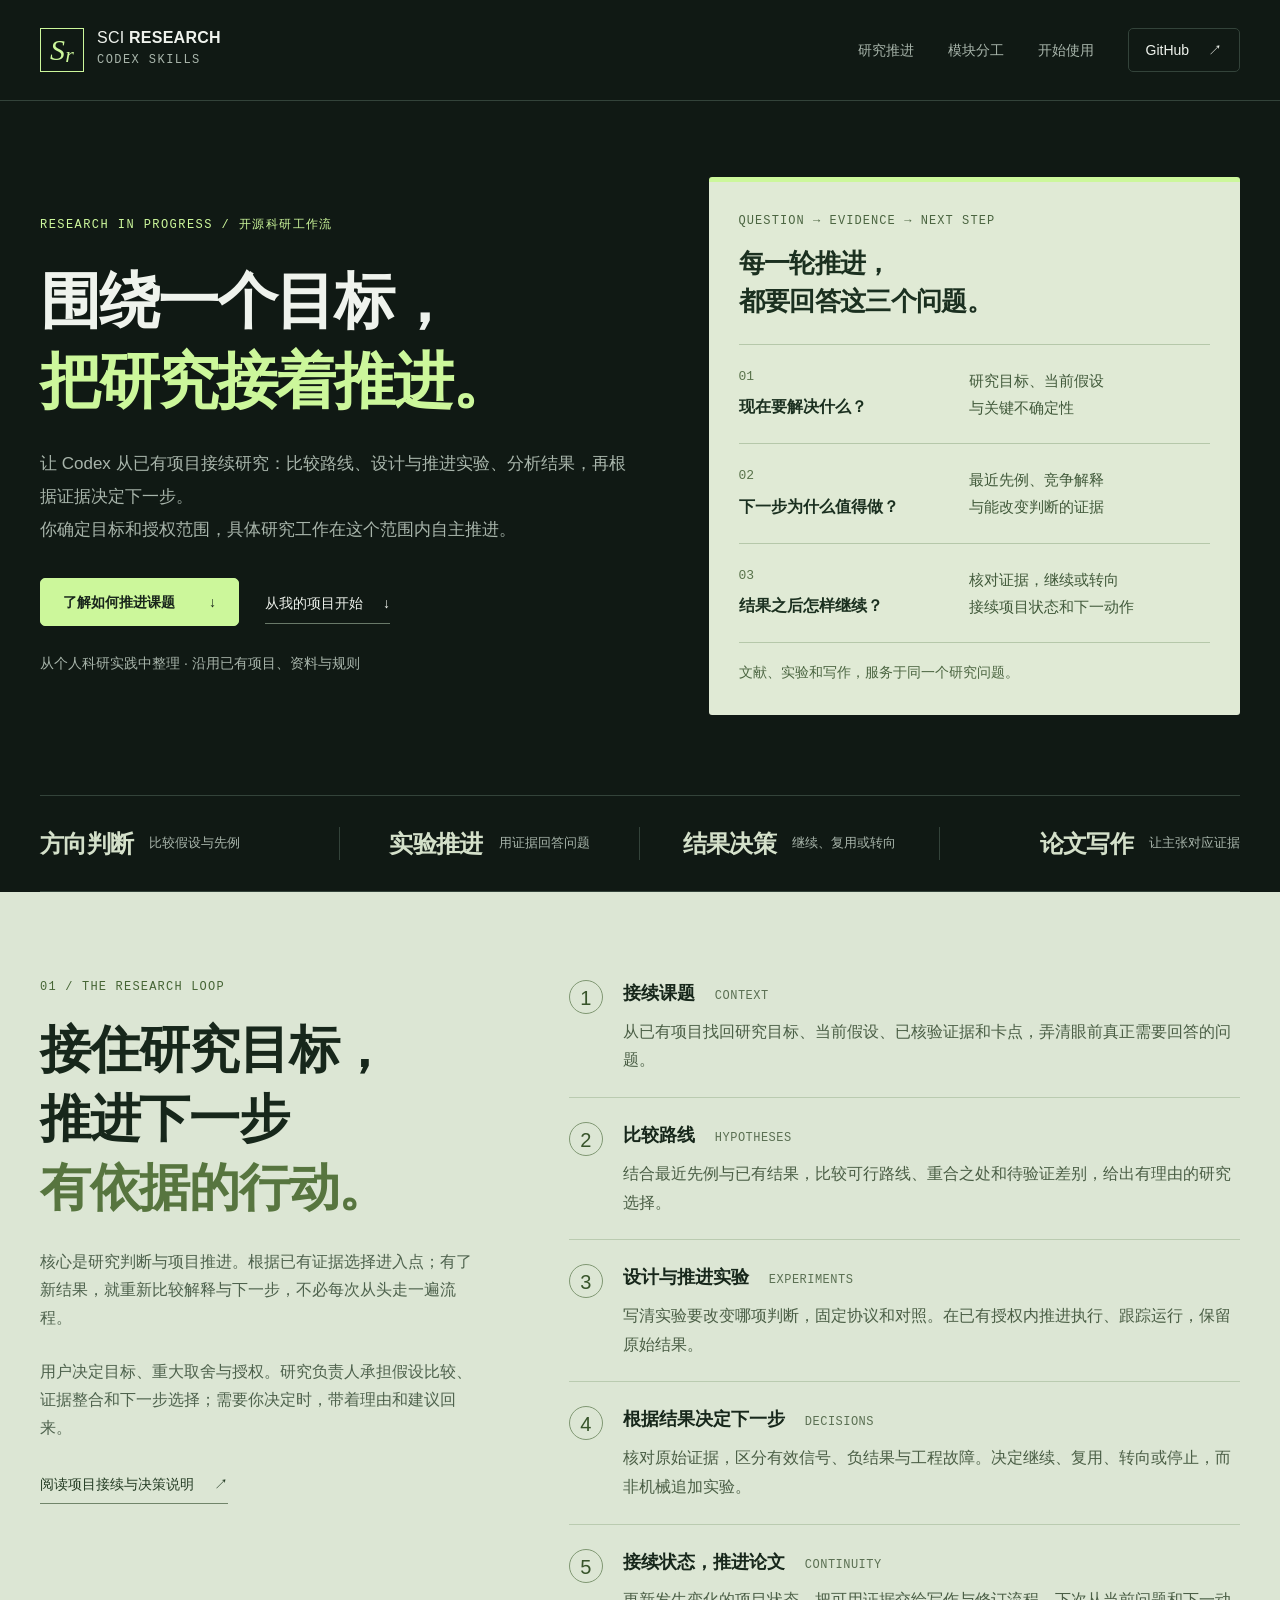
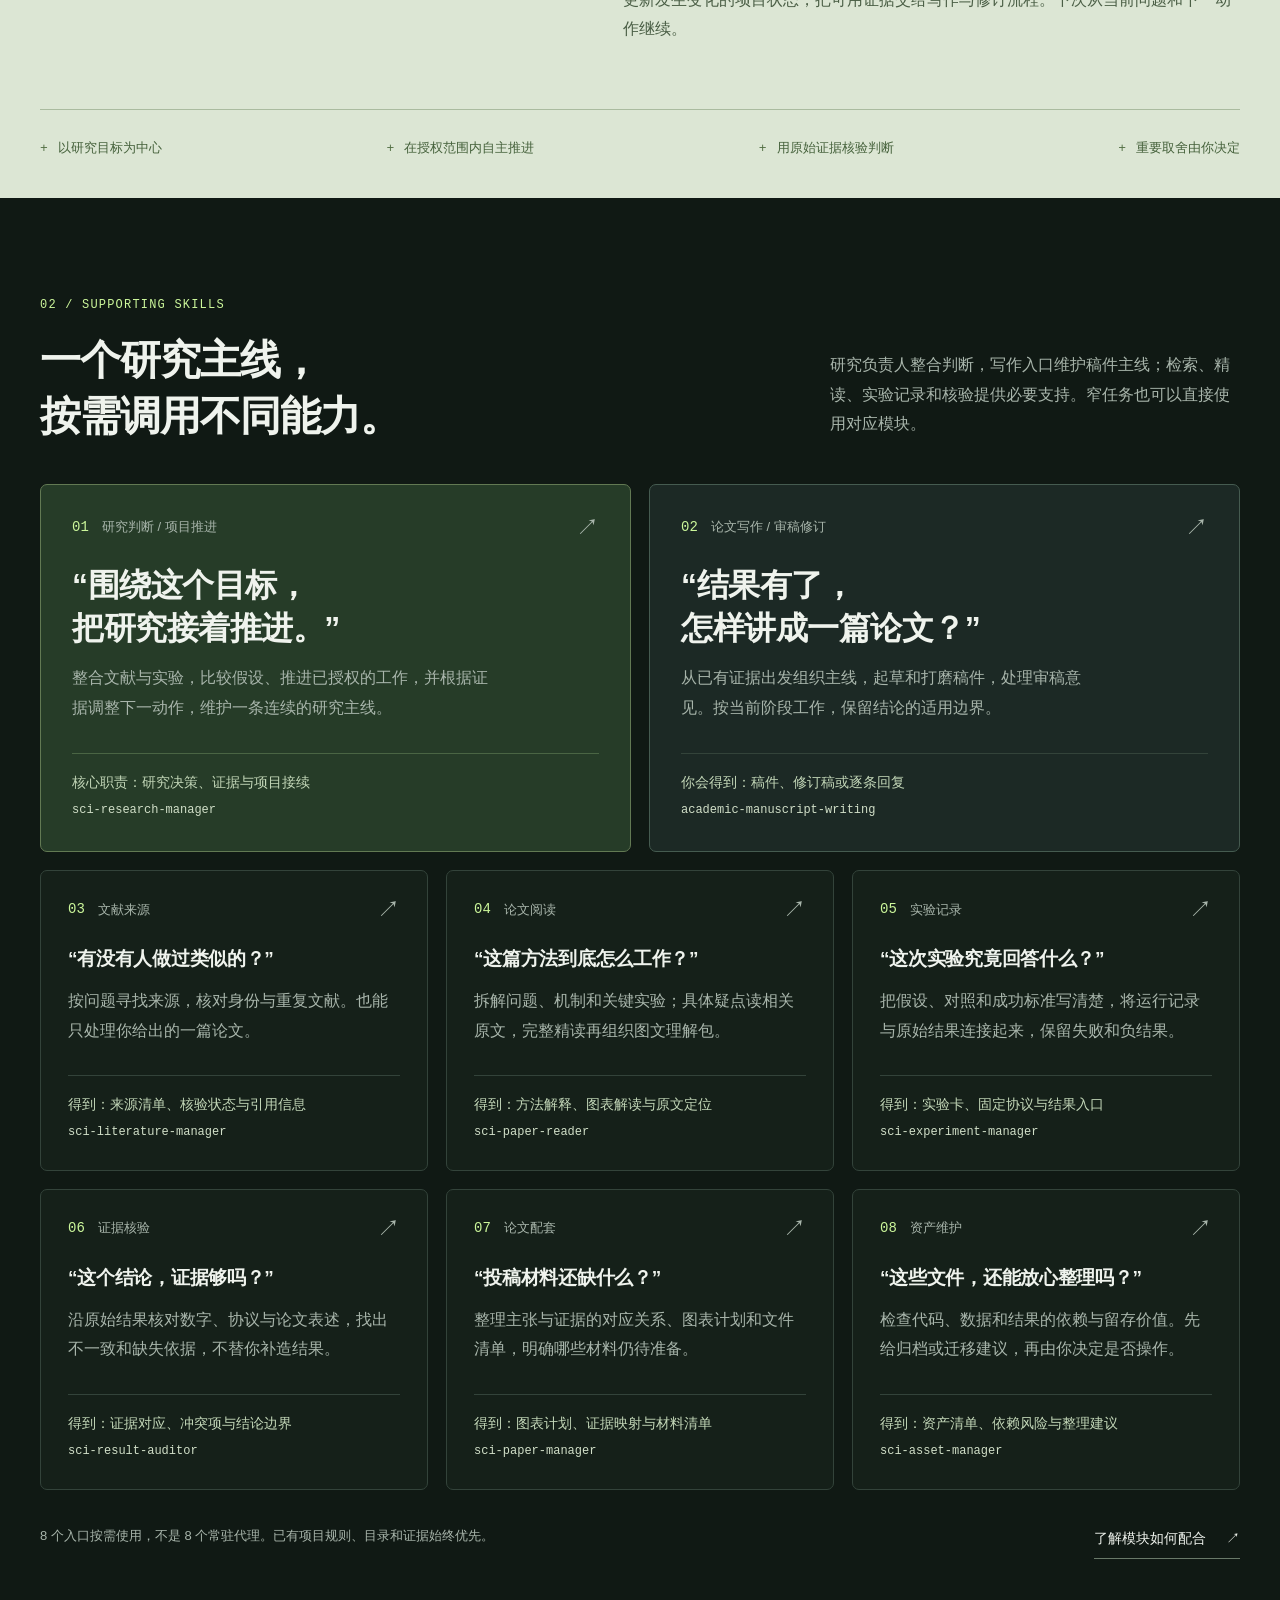
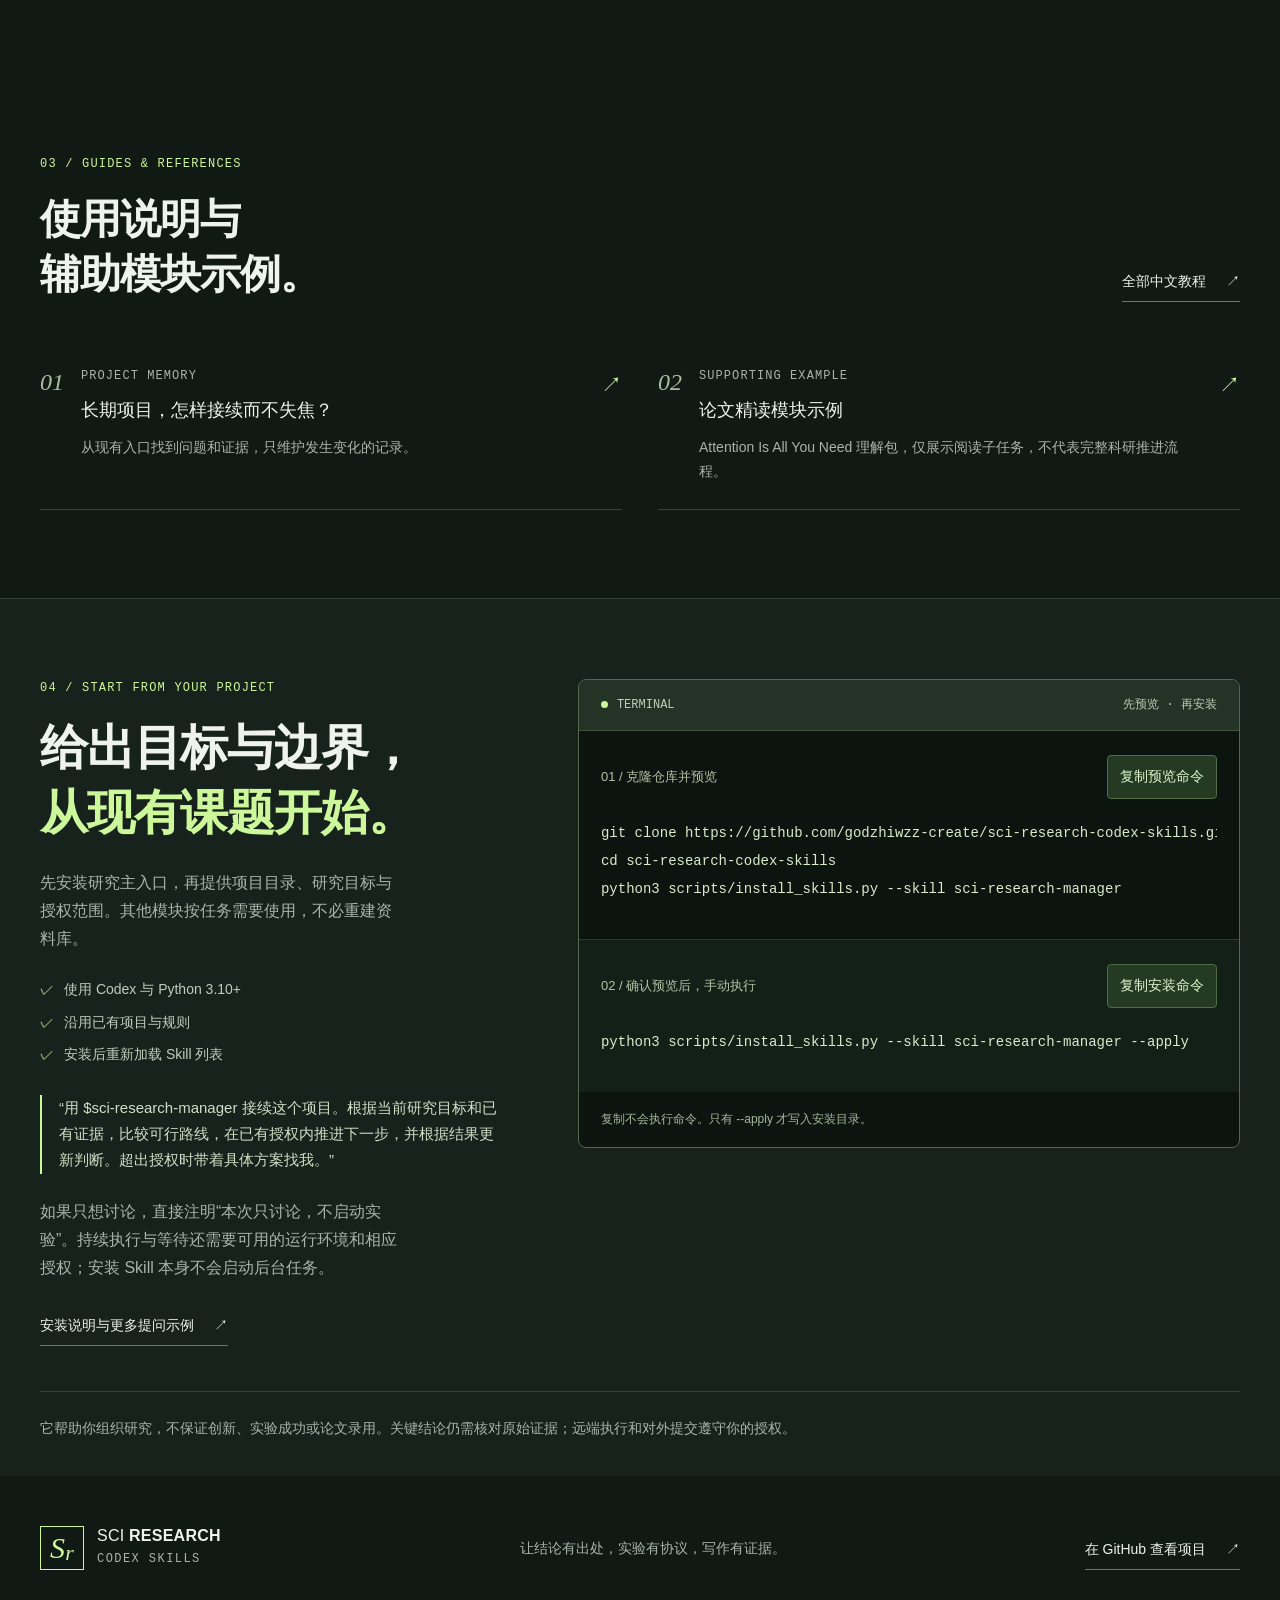
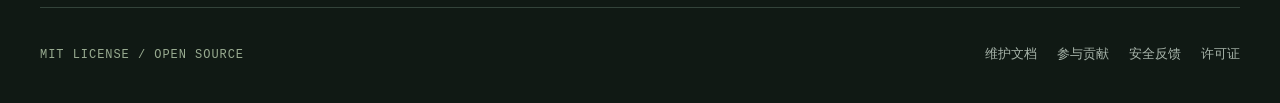
==== commit 215608fb: "Center the homepage on research decisions and project progress" ====
--- a/docs/index.html
+++ b/docs/index.html
@@ -3,14 +3,14 @@
 <head>
   <meta charset="utf-8">
   <meta name="viewport" content="width=device-width, initial-scale=1">
-  <meta name="description" content="为研究生、博士后与科研团队准备的开源科研工作流。在 Codex 中读懂论文、比较研究方向、梳理实验与证据、推进论文写作，从一个具体问题开始使用。">
+  <meta name="description" content="从个人科研实践中整理的开源 Codex Skills。围绕研究目标接续项目，比较路线、设计与推进实验、核对结果，并根据证据决定下一步。">
   <link rel="canonical" href="https://godzhiwzz-create.github.io/sci-research-codex-skills/">
   <meta property="og:type" content="website">
-  <meta property="og:title" content="SCI Research｜读懂论文，推进研究">
-  <meta property="og:description" content="读论文、选方向、做实验、写论文：把零散信息变成可追溯、可接续的研究成果。">
+  <meta property="og:title" content="SCI Research｜围绕目标，推进研究">
+  <meta property="og:description" content="接续课题、比较路线、推进实验、分析结果。让文献、实验和写作服务于同一个研究目标。">
   <meta property="og:url" content="https://godzhiwzz-create.github.io/sci-research-codex-skills/">
   <meta name="theme-color" content="#101914">
-  <title>SCI Research｜读懂论文，推进研究</title>
+  <title>SCI Research｜围绕目标，推进研究</title>
   <link rel="stylesheet" href="assets/site.css">
 </head>
 <body id="top">
@@ -18,51 +18,65 @@
   <header class="site-header">
     <div class="wrap header-inner">
       <a class="brand" href="#top" aria-label="SCI Research 首页"><span class="brand-mark" aria-hidden="true">S<span>r</span></span><span>SCI <strong>RESEARCH</strong><small>CODEX SKILLS</small></span></a>
-      <nav aria-label="主要导航"><a href="#choose">使用场景</a><a href="#learn">成果示例</a><a href="#install">开始使用</a><a class="nav-repo" href="https://github.com/godzhiwzz-create/sci-research-codex-skills">GitHub <span aria-hidden="true">↗</span></a></nav>
+      <nav aria-label="主要导航"><a href="#workflow">研究推进</a><a href="#choose">模块分工</a><a href="#install">开始使用</a><a class="nav-repo" href="https://github.com/godzhiwzz-create/sci-research-codex-skills">GitHub <span aria-hidden="true">↗</span></a></nav>
     </div>
   </header>
   <div class="hero">
     <div class="wrap hero-grid">
       <div class="hero-copy">
-        <p class="eyebrow">FOR RESEARCHERS / 开源科研工作流</p>
-        <h1>读懂论文，<br><span>推进自己的研究。</span></h1>
-        <p class="hero-description">在 Codex 中比较先例、设计实验、核对证据、推进写作。<br>让读过的论文、做过的实验，都能帮助你判断下一步。</p>
+        <p class="eyebrow">RESEARCH IN PROGRESS / 开源科研工作流</p>
+        <h1>围绕一个目标，<br><span>把研究接着推进。</span></h1>
+        <p class="hero-description">让 Codex 从已有项目接续研究：比较路线、设计与推进实验、分析结果，再根据证据决定下一步。<br>你确定目标和授权范围，具体研究工作在这个范围内自主推进。</p>
         <div class="actions">
-          <a class="button primary" href="#choose">找到我的使用场景 <span aria-hidden="true">↓</span></a>
-          <a class="text-link" href="#learn">先看一份精读成品 <span aria-hidden="true">↓</span></a>
+          <a class="button primary" href="#workflow">了解如何推进课题 <span aria-hidden="true">↓</span></a>
+          <a class="text-link" href="#install">从我的项目开始 <span aria-hidden="true">↓</span></a>
         </div>
-        <p class="audience-note">适合研究生、博士后与科研团队 · 沿用你已有的项目和资料</p>
+        <p class="audience-note">从个人科研实践中整理 · 沿用已有项目、资料与规则</p>
       </div>
       <aside class="research-desk" aria-labelledby="desk-title">
-        <div class="desk-header"><span class="mono-label">YOUR RESEARCH, CONNECTED</span><h2 id="desk-title">带来一个问题，<br>带走清晰可用的成果。</h2></div>
+        <div class="desk-header"><span class="mono-label">QUESTION → EVIDENCE → NEXT STEP</span><h2 id="desk-title">每一轮推进，<br>都要回答这三个问题。</h2></div>
         <dl class="outcome-list">
-          <div><dt><span>01</span> 一篇难读的论文</dt><dd>讲得清的方法、关键图表<br>和可回看的原文位置</dd></div>
-          <div><dt><span>02</span> 一个待判断的想法</dt><dd>最近先例、实质差异<br>和值得验证的问题</dd></div>
-          <div><dt><span>03</span> 一组零散实验结果</dt><dd>协议、结果与结论的对应<br>以及尚未解决的证据缺口</dd></div>
+          <div><dt><span>01</span> 现在要解决什么？</dt><dd>研究目标、当前假设<br>与关键不确定性</dd></div>
+          <div><dt><span>02</span> 下一步为什么值得做？</dt><dd>最近先例、竞争解释<br>与能改变判断的证据</dd></div>
+          <div><dt><span>03</span> 结果之后怎样继续？</dt><dd>核对证据，继续或转向<br>接续项目状态和下一动作</dd></div>
         </dl>
-        <p class="desk-note">成果留在你的项目文件里，下一次接着研究。</p>
+        <p class="desk-note">文献、实验和写作，服务于同一个研究问题。</p>
       </aside>
     </div>
     <div class="wrap facts-row" aria-label="适用研究环节">
-      <div><strong>读论文</strong><span>理解机制与证据</span></div>
-      <div><strong>选方向</strong><span>比较先例与假设</span></div>
-      <div><strong>做实验</strong><span>连接协议与结果</span></div>
-      <div><strong>写论文</strong><span>保持主线与依据</span></div>
+      <div><strong>方向判断</strong><span>比较假设与先例</span></div>
+      <div><strong>实验推进</strong><span>用证据回答问题</span></div>
+      <div><strong>结果决策</strong><span>继续、复用或转向</span></div>
+      <div><strong>论文写作</strong><span>让主张对应证据</span></div>
     </div>
   </div>
 
   <main id="main" tabindex="-1">
+    <section class="workflow-section" id="workflow" aria-labelledby="workflow-title">
+      <div class="wrap workflow-layout">
+        <div class="workflow-copy"><p class="section-label">01 / THE RESEARCH LOOP</p><h2 id="workflow-title">接住研究目标，<br>推进下一步<br><span>有依据的行动。</span></h2><p>核心是研究判断与项目推进。根据已有证据选择进入点；有了新结果，就重新比较解释与下一步，不必每次从头走一遍流程。</p><p>用户决定目标、重大取舍与授权。研究负责人承担假设比较、证据整合和下一步选择；需要你决定时，带着理由和建议回来。</p><a class="text-link" href="https://github.com/godzhiwzz-create/sci-research-codex-skills/blob/main/docs/tutorials/project-management.md">阅读项目接续与决策说明 <span aria-hidden="true">↗</span></a></div>
+        <div class="workflow-list">
+          <article><span class="workflow-marker" aria-hidden="true">1</span><div><h3>接续课题 <small>CONTEXT</small></h3><p>从已有项目找回研究目标、当前假设、已核验证据和卡点，弄清眼前真正需要回答的问题。</p></div></article>
+          <article><span class="workflow-marker" aria-hidden="true">2</span><div><h3>比较路线 <small>HYPOTHESES</small></h3><p>结合最近先例与已有结果，比较可行路线、重合之处和待验证差别，给出有理由的研究选择。</p></div></article>
+          <article><span class="workflow-marker" aria-hidden="true">3</span><div><h3>设计与推进实验 <small>EXPERIMENTS</small></h3><p>写清实验要改变哪项判断，固定协议和对照。在已有授权内推进执行、跟踪运行，保留原始结果。</p></div></article>
+          <article><span class="workflow-marker" aria-hidden="true">4</span><div><h3>根据结果决定下一步 <small>DECISIONS</small></h3><p>核对原始证据，区分有效信号、负结果与工程故障。决定继续、复用、转向或停止，而非机械追加实验。</p></div></article>
+          <article><span class="workflow-marker" aria-hidden="true">5</span><div><h3>接续状态，推进论文 <small>CONTINUITY</small></h3><p>更新发生变化的项目状态，把可用证据交给写作与修订流程。下次从当前问题和下一动作继续。</p></div></article>
+        </div>
+      </div>
+      <div class="wrap principles"><span>以研究目标为中心</span><span>在授权范围内自主推进</span><span>用原始证据核验判断</span><span>重要取舍由你决定</span></div>
+    </section>
+
     <section class="section wrap" id="choose" aria-labelledby="choose-title">
       <div class="section-heading">
-        <div><p class="section-label">01 / WHAT YOU NEED</p><h2 id="choose-title">你卡在哪一步？<br>从这里开始。</h2></div>
-        <p class="section-intro">想读懂一篇论文，还是接续一个长期课题？选与你眼前问题对应的入口即可，不需要先搭建一套庞大的系统。</p>
+        <div><p class="section-label">02 / SUPPORTING SKILLS</p><h2 id="choose-title">一个研究主线，<br>按需调用不同能力。</h2></div>
+        <p class="section-intro">研究负责人整合判断，写作入口维护稿件主线；检索、精读、实验记录和核验提供必要支持。窄任务也可以直接使用对应模块。</p>
       </div>
       <div class="owner-grid">
         <a class="skill-card owner-card research-card" href="https://github.com/godzhiwzz-create/sci-research-codex-skills/tree/main/skills/sci-research-manager">
-          <div class="card-topline"><span class="skill-number">01</span><span>方向讨论 / 项目接续</span><span class="card-arrow" aria-hidden="true">↗</span></div>
-          <h3>“这个想法，<br>还值得往下做吗？”</h3>
-          <p>把你的问题、已有文献和实验放在一起，比较最近先例与竞争解释，给出有理由的下一步建议。</p>
-          <div class="card-bottom"><span class="output-label">你会得到：先例比较、证据缺口与下一步</span><code>sci-research-manager</code></div>
+          <div class="card-topline"><span class="skill-number">01</span><span>研究判断 / 项目推进</span><span class="card-arrow" aria-hidden="true">↗</span></div>
+          <h3>“围绕这个目标，<br>把研究接着推进。”</h3>
+          <p>整合文献与实验，比较假设、推进已授权的工作，并根据证据调整下一动作，维护一条连续的研究主线。</p>
+          <div class="card-bottom"><span class="output-label">核心职责：研究决策、证据与项目接续</span><code>sci-research-manager</code></div>
         </a>
         <a class="skill-card owner-card manuscript-card" href="https://github.com/godzhiwzz-create/sci-research-codex-skills/tree/main/skills/academic-manuscript-writing">
           <div class="card-topline"><span class="skill-number">02</span><span>论文写作 / 审稿修订</span><span class="card-arrow" aria-hidden="true">↗</span></div>
@@ -106,40 +120,17 @@
       <div class="section-footnote"><span>8 个入口按需使用，不是 8 个常驻代理。已有项目规则、目录和证据始终优先。</span><a class="text-link" href="https://github.com/godzhiwzz-create/sci-research-codex-skills/blob/main/docs/architecture-v2.md">了解模块如何配合 <span aria-hidden="true">↗</span></a></div>
     </section>
 
-    <section class="workflow-section" id="workflow" aria-labelledby="workflow-title">
-      <div class="wrap workflow-layout">
-        <div class="workflow-copy"><p class="section-label">02 / RESEARCH AT YOUR PACE</p><h2 id="workflow-title">从一次提问，<br>到一个<br><span>长期课题。</span></h2><p>你决定目标和投入范围。小问题直接回答；需要深入时，再衔接文献、实验和写作。右侧是不同使用方式，不是必经步骤。</p><a class="text-link" href="https://github.com/godzhiwzz-create/sci-research-codex-skills/blob/main/docs/tutorials/project-management.md">看看如何接续一个项目 <span aria-hidden="true">↗</span></a></div>
-        <div class="workflow-list">
-          <article><span class="workflow-marker" aria-hidden="true">◇</span><div><h3>讨论一个想法 <small>DISCUSS</small></h3><p>回答眼前的问题，指出可检验差别。不自动建档、下载或远端执行。</p></div></article>
-          <article><span class="workflow-marker" aria-hidden="true">⌕</span><div><h3>做一次定向查新 <small>VERIFY PRIOR ART</small></h3><p>核验最近先例，说明实质重合与尚未测试的差别，不轻率否定整个方向。</p></div></article>
-          <article><span class="workflow-marker" aria-hidden="true">⊙</span><div><h3>进行最小探索 <small>PROBE</small></h3><p>在已有授权内，用小而固定的协议区分竞争解释，为下一次决定提供信息。</p></div></article>
-          <article><span class="workflow-marker" aria-hidden="true">⊞</span><div><h3>开展正式实验 <small>EXPERIMENT</small></h3><p>保留完整协议、公平对照、统计标准与原始证据，完成实验记录闭环。</p></div></article>
-          <article><span class="workflow-marker" aria-hidden="true">✓</span><div><h3>准备投稿审计 <small>AUDIT</small></h3><p>对冻结材料做完整一致性检查。发现缺口就明确报告，不自动提交。</p></div></article>
-        </div>
-      </div>
-      <div class="wrap principles"><span>沿用已有资料</span><span>结果可以追溯</span><span>结论保留边界</span><span>重要取舍由你决定</span></div>
-    </section>
-
     <section class="section wrap learning-section" id="learn" aria-labelledby="learn-title">
-      <div class="section-heading"><div><p class="section-label">03 / SEE THE OUTPUT</p><h2 id="learn-title">不是只给一个摘要。<br>看看你能得到什么。</h2></div><a class="text-link" href="tutorials/">全部中文教程 <span aria-hidden="true">↗</span></a></div>
-      <article class="demo-feature">
-        <div class="demo-copy"><p class="demo-kicker">PAPER READING / 真实精读示例</p><h3>Attention Is<br>All You Need.</h3><p>一份可以用来复习、讨论和准备组会的中文理解包：问题从何而来、方法如何工作、图表支持什么，以及结论的边界。</p><a class="button primary" href="tutorials/examples/attention-is-all-you-need/">打开完整精读示例 <span aria-hidden="true">↗</span></a><p class="demo-note">已保存的论文阅读示例，展示产物形式，不是所有任务都要生成的模板。</p></div>
-        <a class="demo-preview" href="tutorials/examples/attention-is-all-you-need/" aria-label="查看 Attention Is All You Need 的完整精读演示">
-          <div class="preview-heading"><span>METHOD / 方法路线</span><span aria-hidden="true">↗</span></div>
-          <img src="tutorials/examples/attention-is-all-you-need/assets/transformer_flow.svg" width="1180" height="760" loading="lazy" alt="精读演示中的 Transformer 编码器与解码器方法路线图">
-          <div class="preview-footer"><span>原文位置</span><span>机制解释</span><span>图表证据</span></div>
-        </a>
-      </article>
+      <div class="section-heading"><div><p class="section-label">03 / GUIDES &amp; REFERENCES</p><h2 id="learn-title">使用说明与<br>辅助模块示例。</h2></div><a class="text-link" href="tutorials/">全部中文教程 <span aria-hidden="true">↗</span></a></div>
       <div class="tutorial-grid">
         <a class="tutorial-link" href="https://github.com/godzhiwzz-create/sci-research-codex-skills/blob/main/docs/tutorials/project-management.md"><span class="tutorial-index">01</span><div><span class="mono-label">PROJECT MEMORY</span><h3>长期项目，怎样接续而不失焦？</h3><p>从现有入口找到问题和证据，只维护发生变化的记录。</p></div><span aria-hidden="true">↗</span></a>
-        <a class="tutorial-link" href="https://github.com/godzhiwzz-create/sci-research-codex-skills/blob/main/docs/tutorials/paper-deepread.md"><span class="tutorial-index">02</span><div><span class="mono-label">PAPER UNDERSTANDING</span><h3>一篇论文，怎样真正读明白？</h3><p>从决定性原文到完整理解包，按问题选择阅读深度。</p></div><span aria-hidden="true">↗</span></a>
+        <a class="tutorial-link" href="tutorials/examples/attention-is-all-you-need/"><span class="tutorial-index">02</span><div><span class="mono-label">SUPPORTING EXAMPLE</span><h3>论文精读模块示例</h3><p>Attention Is All You Need 理解包，仅展示阅读子任务，不代表完整科研推进流程。</p></div><span aria-hidden="true">↗</span></a>
       </div>
-      <a class="demo-source" href="https://github.com/godzhiwzz-create/sci-research-codex-skills/blob/main/docs/tutorials/examples/attention-is-all-you-need/Attention_Is_All_You_Need_understanding_20260522.md">查看演示的 Markdown 源稿 <span aria-hidden="true">↗</span></a>
     </section>
 
     <section class="install-section" id="install" aria-labelledby="install-title">
       <div class="wrap install-grid">
-        <div><p class="section-label">04 / START WITH ONE QUESTION</p><h2 id="install-title">带上你的问题，<br><span>在 Codex 中开始。</span></h2><p class="install-description">先选一个需要的 Skill，预览安装计划，确认后安装。然后提供论文、项目目录或已有结果，就能从眼前的问题开始。</p><ul class="install-facts"><li>使用 Codex 与 Python 3.10+</li><li>无需搬迁已有项目或资料库</li><li>安装后重新加载 Skill 列表</li></ul><blockquote class="starter-prompt">“用 $sci-research-manager 接续这个项目，找出当前问题、已有证据和最值得做的下一步。先讨论，不启动实验。”</blockquote><a class="text-link" href="https://github.com/godzhiwzz-create/sci-research-codex-skills#安装">安装说明与更多提问示例 <span aria-hidden="true">↗</span></a></div>
+        <div><p class="section-label">04 / START FROM YOUR PROJECT</p><h2 id="install-title">给出目标与边界，<br><span>从现有课题开始。</span></h2><p class="install-description">先安装研究主入口，再提供项目目录、研究目标与授权范围。其他模块按任务需要使用，不必重建资料库。</p><ul class="install-facts"><li>使用 Codex 与 Python 3.10+</li><li>沿用已有项目与规则</li><li>安装后重新加载 Skill 列表</li></ul><blockquote class="starter-prompt">“用 $sci-research-manager 接续这个项目。根据当前研究目标和已有证据，比较可行路线，在已有授权内推进下一步，并根据结果更新判断。超出授权时带着具体方案找我。”</blockquote><p class="install-description">如果只想讨论，直接注明“本次只讨论，不启动实验”。持续执行与等待还需要可用的运行环境和相应授权；安装 Skill 本身不会启动后台任务。</p><a class="text-link" href="https://github.com/godzhiwzz-create/sci-research-codex-skills#安装">安装说明与更多提问示例 <span aria-hidden="true">↗</span></a></div>
         <div class="terminal">
           <div class="terminal-header"><span><span class="terminal-dot" aria-hidden="true"></span> TERMINAL</span><span>先预览 · 再安装</span></div>
           <div class="command-block"><div class="command-label"><span>01 / 克隆仓库并预览</span><button class="copy-button" type="button" data-copy="preview-command" hidden>复制预览命令</button></div><pre tabindex="0" aria-label="克隆仓库并预览单个 Skill 安装的命令"><code id="preview-command">git clone https://github.com/godzhiwzz-create/sci-research-codex-skills.git
